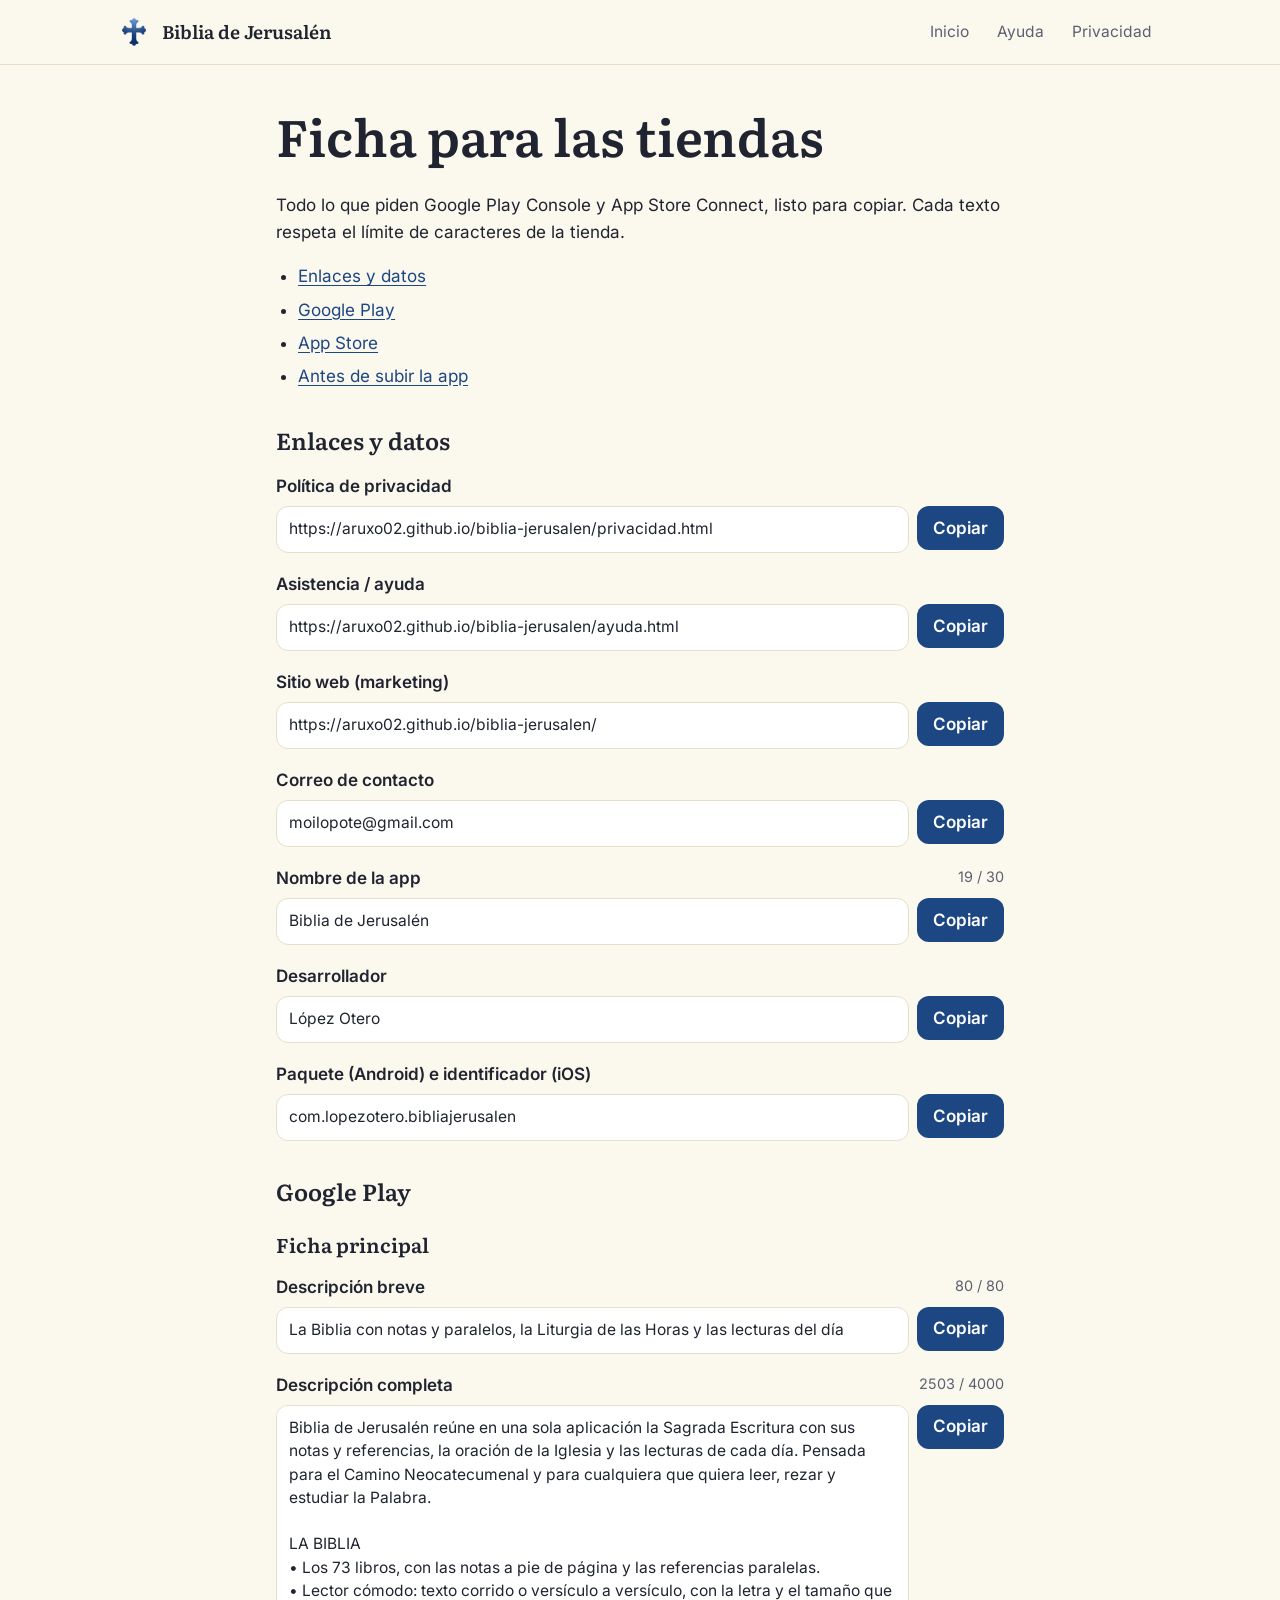
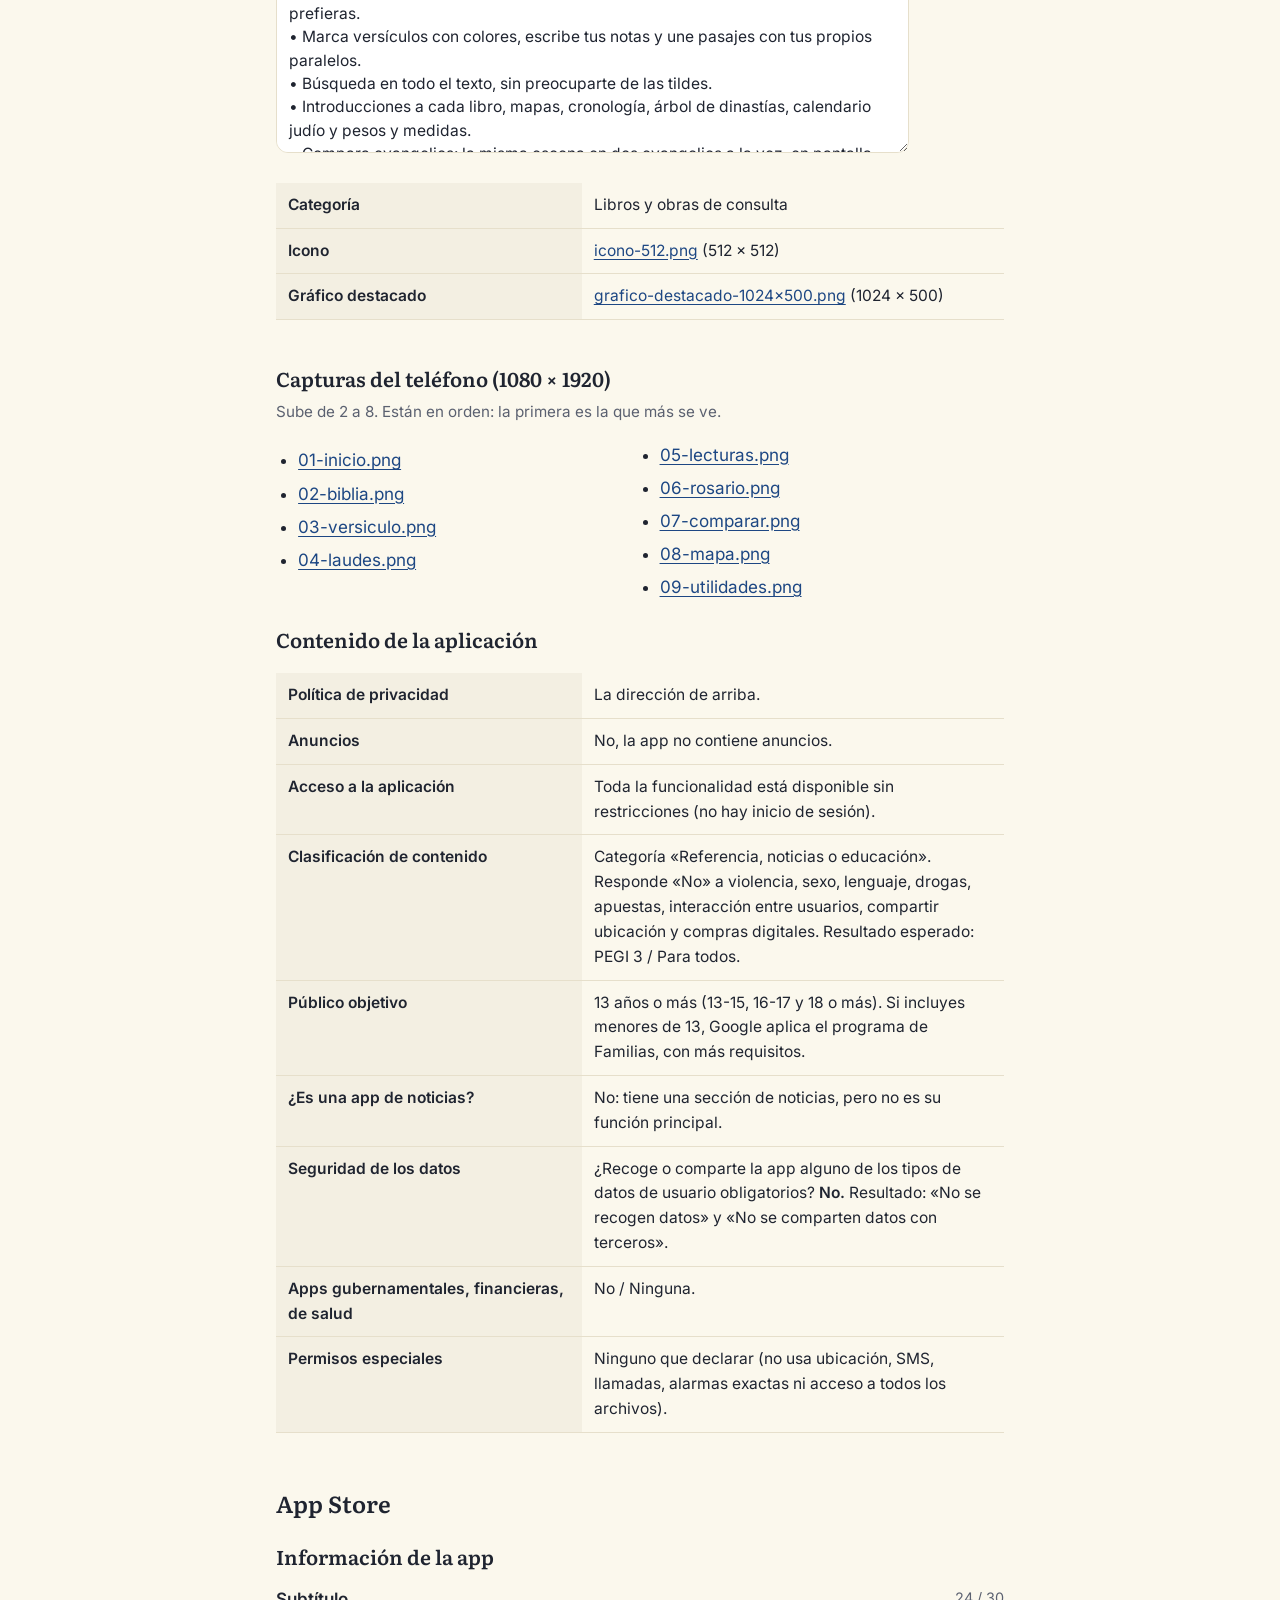
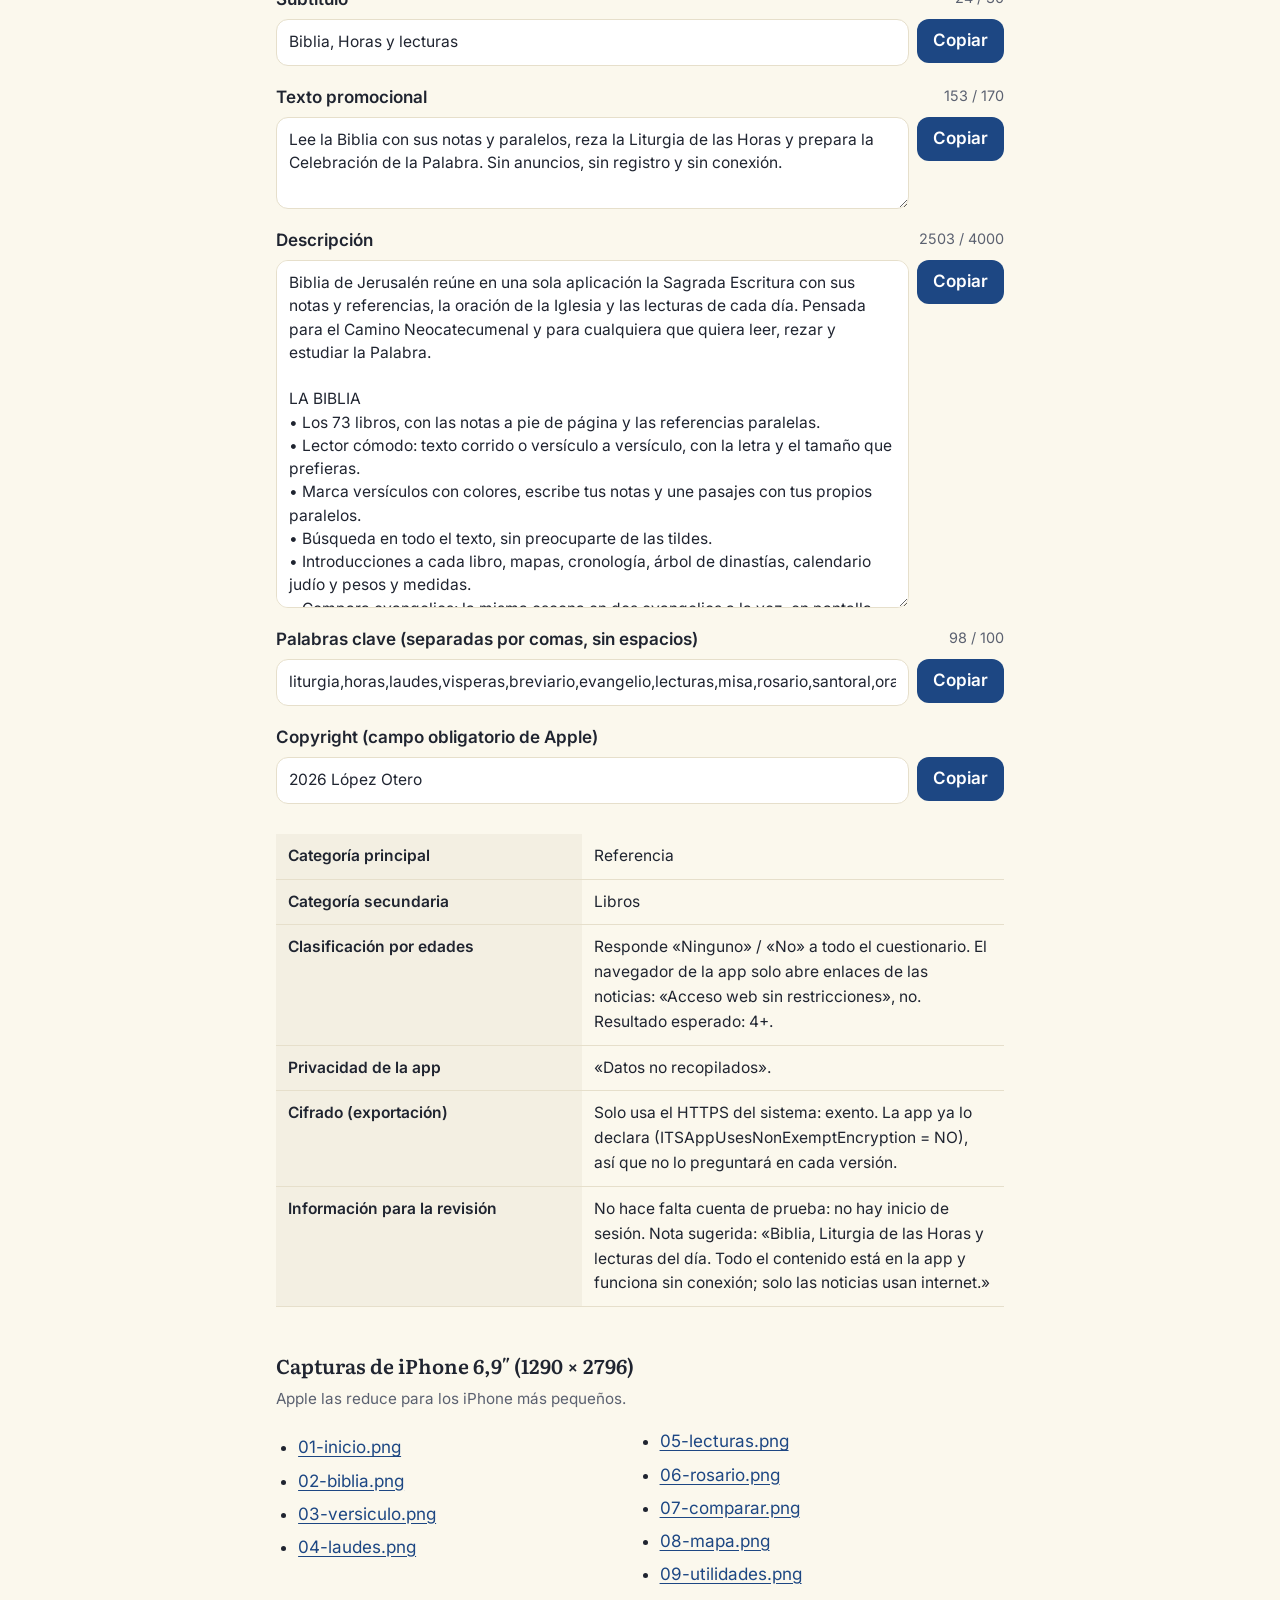
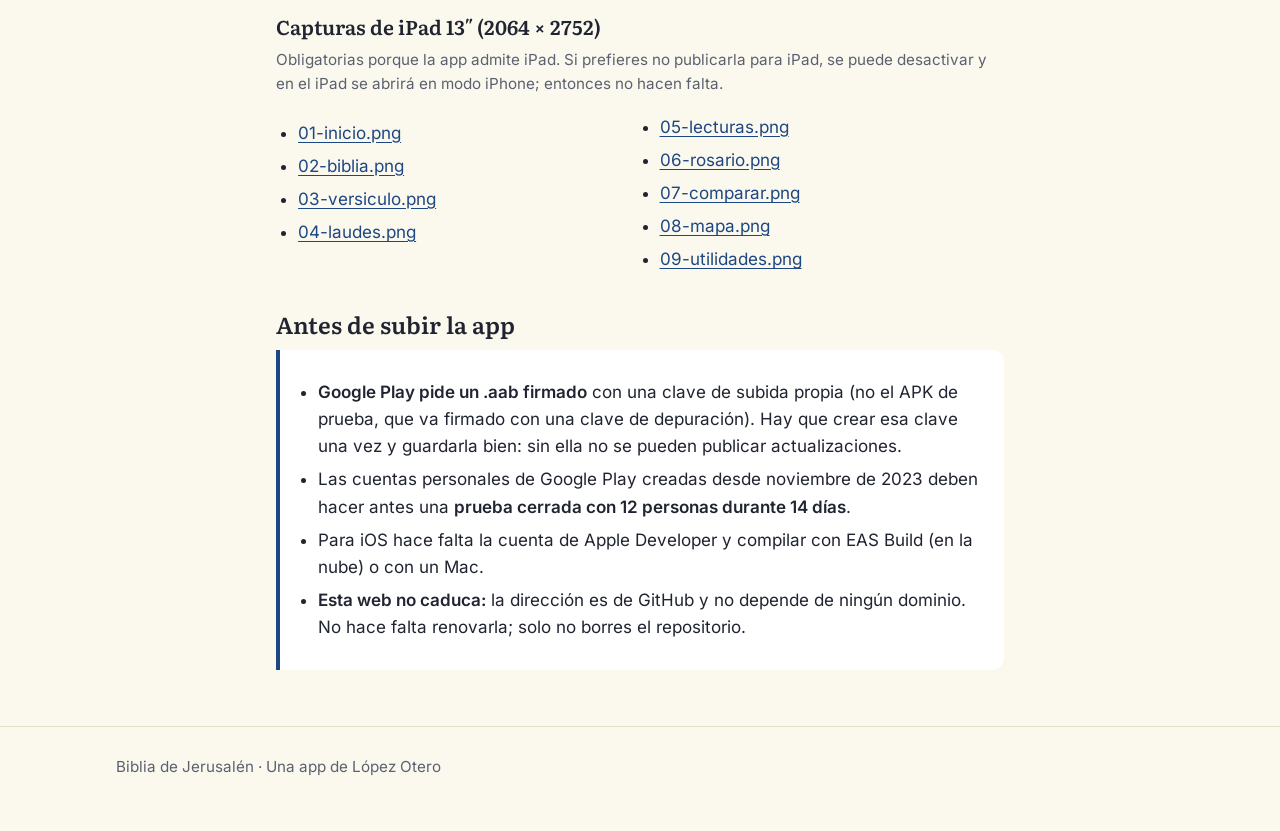
==== tienda/index.html @ ce666a55 "Web de la app: presentación, privacidad, ayuda y ficha para las tiendas Co-Authored-By: Claude Opus " ====
<!doctype html>
<html lang="es">
  <head>
    <meta charset="utf-8" />
    <meta name="viewport" content="width=device-width, initial-scale=1" />
    <title>Ficha para las tiendas — Biblia de Jerusalén</title>
    <meta name="robots" content="noindex" />
    <link rel="icon" href="../img/icono.svg" type="image/svg+xml" />
    <link rel="stylesheet" href="../css/estilo.css" />
    <style>
      .campo { margin: 18px 0; }
      .campo label { font-weight: 600; }
      .cuenta { float: right; color: var(--muted); font-size: .9rem; }
      .fila-copiar { display: flex; gap: 8px; margin-top: 6px; align-items: flex-start; }
      .fila-copiar input, .fila-copiar textarea { flex: 1; min-width: 0; font: inherit; font-size: .97rem; color: var(--text);
        background: var(--surface); border: 1px solid var(--border); border-radius: 12px; padding: 10px 12px; }
      .fila-copiar textarea { resize: vertical; line-height: 1.5; }
      .copiar { min-height: 44px; padding: 0 16px; border-radius: 12px; border: 0; background: var(--accent);
        color: var(--on-accent); font: inherit; font-weight: 600; cursor: pointer; flex: 0 0 auto; }
      .descargas { columns: 2 220px; padding-left: 1.2em; }
      .nota { color: var(--muted); font-size: .95rem; }
      .tabla th[scope=row] { width: 42%; font-weight: 600; background: var(--surface-alt); }
      .aviso { border-left: 4px solid var(--accent); background: var(--surface); padding: 12px 16px; border-radius: 0 12px 12px 0; }
      #copiado { position: fixed; left: 50%; bottom: 20px; transform: translateX(-50%); background: var(--text); color: var(--bg);
        padding: 10px 18px; border-radius: 999px; opacity: 0; transition: opacity .2s; pointer-events: none; }
      #copiado.visible { opacity: 1; }
    </style>
  </head>
  <body>
    <a class="saltar" href="#contenido">Saltar al contenido</a>
    <header class="cabecera">
      <div class="contenedor">
        <a class="marca" href="../"><img src="../img/icono-192.png" alt="" width="36" height="36" />Biblia de Jerusalén</a>
        <nav class="menu" aria-label="Principal">
          <a href="../">Inicio</a><a href="../ayuda.html">Ayuda</a><a href="../privacidad.html">Privacidad</a>
        </nav>
      </div>
    </header>
    <main id="contenido" class="pagina">
      <div class="contenedor texto">
        <h1>Ficha para las tiendas</h1>
        <p>Todo lo que piden Google Play Console y App Store Connect, listo para copiar. Cada texto respeta el límite de caracteres de la tienda.</p>
        <nav aria-label="En esta página"><ul>
          <li><a href="#enlaces">Enlaces y datos</a></li>
          <li><a href="#google">Google Play</a></li>
          <li><a href="#apple">App Store</a></li>
          <li><a href="#antes">Antes de subir la app</a></li>
        </ul></nav>

        <h2 id="enlaces">Enlaces y datos</h2>
        <div class="campo">
  <label for="url-privacidad">Política de privacidad</label>
  <div class="fila-copiar"><input id="url-privacidad" type="text" readonly value="https://aruxo02.github.io/biblia-jerusalen/privacidad.html"><button type="button" class="copiar" data-para="url-privacidad">Copiar</button></div>
</div>
        <div class="campo">
  <label for="url-ayuda">Asistencia / ayuda</label>
  <div class="fila-copiar"><input id="url-ayuda" type="text" readonly value="https://aruxo02.github.io/biblia-jerusalen/ayuda.html"><button type="button" class="copiar" data-para="url-ayuda">Copiar</button></div>
</div>
        <div class="campo">
  <label for="url-web">Sitio web (marketing)</label>
  <div class="fila-copiar"><input id="url-web" type="text" readonly value="https://aruxo02.github.io/biblia-jerusalen/"><button type="button" class="copiar" data-para="url-web">Copiar</button></div>
</div>
        <div class="campo">
  <label for="correo">Correo de contacto</label>
  <div class="fila-copiar"><input id="correo" type="text" readonly value="moilopote@gmail.com"><button type="button" class="copiar" data-para="correo">Copiar</button></div>
</div>
        <div class="campo">
  <label for="nombre">Nombre de la app</label><span class="cuenta">19 / 30</span>
  <div class="fila-copiar"><input id="nombre" type="text" readonly value="Biblia de Jerusalén"><button type="button" class="copiar" data-para="nombre">Copiar</button></div>
</div>
        <div class="campo">
  <label for="desarrollador">Desarrollador</label>
  <div class="fila-copiar"><input id="desarrollador" type="text" readonly value="López Otero"><button type="button" class="copiar" data-para="desarrollador">Copiar</button></div>
</div>
        <div class="campo">
  <label for="paquete">Paquete (Android) e identificador (iOS)</label>
  <div class="fila-copiar"><input id="paquete" type="text" readonly value="com.lopezotero.bibliajerusalen"><button type="button" class="copiar" data-para="paquete">Copiar</button></div>
</div>

        <h2 id="google">Google Play</h2>
        <h3>Ficha principal</h3>
        <div class="campo">
  <label for="gp-corta">Descripción breve</label><span class="cuenta">80 / 80</span>
  <div class="fila-copiar"><input id="gp-corta" type="text" readonly value="La Biblia con notas y paralelos, la Liturgia de las Horas y las lecturas del día"><button type="button" class="copiar" data-para="gp-corta">Copiar</button></div>
</div>
        <div class="campo">
  <label for="gp-larga">Descripción completa</label><span class="cuenta">2503 / 4000</span>
  <div class="fila-copiar"><textarea id="gp-larga" readonly rows="14">Biblia de Jerusalén reúne en una sola aplicación la Sagrada Escritura con sus notas y referencias, la oración de la Iglesia y las lecturas de cada día. Pensada para el Camino Neocatecumenal y para cualquiera que quiera leer, rezar y estudiar la Palabra.

LA BIBLIA
• Los 73 libros, con las notas a pie de página y las referencias paralelas.
• Lector cómodo: texto corrido o versículo a versículo, con la letra y el tamaño que prefieras.
• Marca versículos con colores, escribe tus notas y une pasajes con tus propios paralelos.
• Búsqueda en todo el texto, sin preocuparte de las tildes.
• Introducciones a cada libro, mapas, cronología, árbol de dinastías, calendario judío y pesos y medidas.
• Compara evangelios: la misma escena en dos evangelios a la vez, en pantalla dividida.
• Sinopsis de los evangelios, personajes de la Biblia y Vocabulario de Teología Bíblica.

LITURGIA
• Liturgia de las Horas completa: Oficio de lectura, Laudes, Hora intermedia, Vísperas y Completas, según el calendario de tu país.
• Lecturas de la Misa de cada día, con el salmo y el Evangelio.
• OLE: Oficio, Laudes y Evangelio en un solo rezo.
• Calendario litúrgico, año litúrgico y santoral del día.
• ¿Cuándo se lee en Misa? Escribe una cita y mira los próximos días en que se proclama.

CAMINO NEOCATECUMENAL
• Prepara tema: preparación de la Celebración de la Palabra, con el reparto de lecturas y aviso el día antes.
• Escrutar la Palabra, con tu registro.
• Diario espiritual con tus resonancias.

ORACIÓN
• Santo Rosario guiado, con los misterios del día.
• Devocionario por categorías, Vía Crucis, novenas, Ángelus / Regina Coeli y examen de conciencia.
• Oración por los difuntos, con aviso en su aniversario.
• Recuerda el santo: apunta nombres y la app te avisa el día de su santo.
• Lectio divina con el Evangelio del día.

Y ADEMÁS
• Escucha la Biblia y la liturgia en voz alta.
• Widget con el versículo del día (Android).
• Evangelio y lectura al azar, planes de lectura y el juego «¿Quién es quién?».
• Noticias del Vaticano.
• Pantalla de inicio a tu gusto y siete estilos de color, con modo oscuro.

PARA TODOS
• Pensada para TalkBack y VoiceOver: con el lector de pantalla, la Biblia se lee versículo a versículo, con acciones para marcar, ver notas y paralelos o escuchar.
• Alto contraste, letra grande y opción de quitar las animaciones.

TUYA
• Sin anuncios, sin registro y sin recoger ningún dato. Todo se guarda en tu móvil.
• Funciona sin conexión; internet solo hace falta para las noticias.</textarea><button type="button" class="copiar" data-para="gp-larga">Copiar</button></div>
</div>
        <div class="envoltura-tabla" tabindex="0" role="region" aria-label="Google Play: categoría e imágenes"><table class="tabla"><tbody><tr><th scope="row">Categoría</th><td>Libros y obras de consulta</td></tr><tr><th scope="row">Icono</th><td><a href="google-play/icono-512.png" download>icono-512.png</a> (512 × 512)</td></tr><tr><th scope="row">Gráfico destacado</th><td><a href="google-play/grafico-destacado-1024x500.png" download>grafico-destacado-1024x500.png</a> (1024 × 500)</td></tr></tbody></table></div>
        <h3>Capturas del teléfono (1080 × 1920)</h3><p class="nota">Sube de 2 a 8. Están en orden: la primera es la que más se ve.</p><ul class="descargas"><li><a href="google-play/capturas/01-inicio.png" download>01-inicio.png</a></li><li><a href="google-play/capturas/02-biblia.png" download>02-biblia.png</a></li><li><a href="google-play/capturas/03-versiculo.png" download>03-versiculo.png</a></li><li><a href="google-play/capturas/04-laudes.png" download>04-laudes.png</a></li><li><a href="google-play/capturas/05-lecturas.png" download>05-lecturas.png</a></li><li><a href="google-play/capturas/06-rosario.png" download>06-rosario.png</a></li><li><a href="google-play/capturas/07-comparar.png" download>07-comparar.png</a></li><li><a href="google-play/capturas/08-mapa.png" download>08-mapa.png</a></li><li><a href="google-play/capturas/09-utilidades.png" download>09-utilidades.png</a></li></ul>

        <h3>Contenido de la aplicación</h3>
        <div class="envoltura-tabla" tabindex="0" role="region" aria-label="Google Play: contenido de la aplicación"><table class="tabla"><tbody><tr><th scope="row">Política de privacidad</th><td>La dirección de arriba.</td></tr><tr><th scope="row">Anuncios</th><td>No, la app no contiene anuncios.</td></tr><tr><th scope="row">Acceso a la aplicación</th><td>Toda la funcionalidad está disponible sin restricciones (no hay inicio de sesión).</td></tr><tr><th scope="row">Clasificación de contenido</th><td>Categoría «Referencia, noticias o educación». Responde «No» a violencia, sexo, lenguaje, drogas, apuestas, interacción entre usuarios, compartir ubicación y compras digitales. Resultado esperado: PEGI 3 / Para todos.</td></tr><tr><th scope="row">Público objetivo</th><td>13 años o más (13-15, 16-17 y 18 o más). Si incluyes menores de 13, Google aplica el programa de Familias, con más requisitos.</td></tr><tr><th scope="row">¿Es una app de noticias?</th><td>No: tiene una sección de noticias, pero no es su función principal.</td></tr><tr><th scope="row">Seguridad de los datos</th><td>¿Recoge o comparte la app alguno de los tipos de datos de usuario obligatorios? <strong>No.</strong> Resultado: «No se recogen datos» y «No se comparten datos con terceros».</td></tr><tr><th scope="row">Apps gubernamentales, financieras, de salud</th><td>No / Ninguna.</td></tr><tr><th scope="row">Permisos especiales</th><td>Ninguno que declarar (no usa ubicación, SMS, llamadas, alarmas exactas ni acceso a todos los archivos).</td></tr></tbody></table></div>

        <h2 id="apple">App Store</h2>
        <h3>Información de la app</h3>
        <div class="campo">
  <label for="as-subtitulo">Subtítulo</label><span class="cuenta">24 / 30</span>
  <div class="fila-copiar"><input id="as-subtitulo" type="text" readonly value="Biblia, Horas y lecturas"><button type="button" class="copiar" data-para="as-subtitulo">Copiar</button></div>
</div>
        <div class="campo">
  <label for="as-promo">Texto promocional</label><span class="cuenta">153 / 170</span>
  <div class="fila-copiar"><textarea id="as-promo" readonly rows="3">Lee la Biblia con sus notas y paralelos, reza la Liturgia de las Horas y prepara la Celebración de la Palabra. Sin anuncios, sin registro y sin conexión.</textarea><button type="button" class="copiar" data-para="as-promo">Copiar</button></div>
</div>
        <div class="campo">
  <label for="as-desc">Descripción</label><span class="cuenta">2503 / 4000</span>
  <div class="fila-copiar"><textarea id="as-desc" readonly rows="14">Biblia de Jerusalén reúne en una sola aplicación la Sagrada Escritura con sus notas y referencias, la oración de la Iglesia y las lecturas de cada día. Pensada para el Camino Neocatecumenal y para cualquiera que quiera leer, rezar y estudiar la Palabra.

LA BIBLIA
• Los 73 libros, con las notas a pie de página y las referencias paralelas.
• Lector cómodo: texto corrido o versículo a versículo, con la letra y el tamaño que prefieras.
• Marca versículos con colores, escribe tus notas y une pasajes con tus propios paralelos.
• Búsqueda en todo el texto, sin preocuparte de las tildes.
• Introducciones a cada libro, mapas, cronología, árbol de dinastías, calendario judío y pesos y medidas.
• Compara evangelios: la misma escena en dos evangelios a la vez, en pantalla dividida.
• Sinopsis de los evangelios, personajes de la Biblia y Vocabulario de Teología Bíblica.

LITURGIA
• Liturgia de las Horas completa: Oficio de lectura, Laudes, Hora intermedia, Vísperas y Completas, según el calendario de tu país.
• Lecturas de la Misa de cada día, con el salmo y el Evangelio.
• OLE: Oficio, Laudes y Evangelio en un solo rezo.
• Calendario litúrgico, año litúrgico y santoral del día.
• ¿Cuándo se lee en Misa? Escribe una cita y mira los próximos días en que se proclama.

CAMINO NEOCATECUMENAL
• Prepara tema: preparación de la Celebración de la Palabra, con el reparto de lecturas y aviso el día antes.
• Escrutar la Palabra, con tu registro.
• Diario espiritual con tus resonancias.

ORACIÓN
• Santo Rosario guiado, con los misterios del día.
• Devocionario por categorías, Vía Crucis, novenas, Ángelus / Regina Coeli y examen de conciencia.
• Oración por los difuntos, con aviso en su aniversario.
• Recuerda el santo: apunta nombres y la app te avisa el día de su santo.
• Lectio divina con el Evangelio del día.

Y ADEMÁS
• Escucha la Biblia y la liturgia en voz alta.
• Widget con el versículo del día (Android).
• Evangelio y lectura al azar, planes de lectura y el juego «¿Quién es quién?».
• Noticias del Vaticano.
• Pantalla de inicio a tu gusto y siete estilos de color, con modo oscuro.

PARA TODOS
• Pensada para TalkBack y VoiceOver: con el lector de pantalla, la Biblia se lee versículo a versículo, con acciones para marcar, ver notas y paralelos o escuchar.
• Alto contraste, letra grande y opción de quitar las animaciones.

TUYA
• Sin anuncios, sin registro y sin recoger ningún dato. Todo se guarda en tu móvil.
• Funciona sin conexión; internet solo hace falta para las noticias.</textarea><button type="button" class="copiar" data-para="as-desc">Copiar</button></div>
</div>
        <div class="campo">
  <label for="as-claves">Palabras clave (separadas por comas, sin espacios)</label><span class="cuenta">98 / 100</span>
  <div class="fila-copiar"><input id="as-claves" type="text" readonly value="liturgia,horas,laudes,visperas,breviario,evangelio,lecturas,misa,rosario,santoral,oracion,catolica"><button type="button" class="copiar" data-para="as-claves">Copiar</button></div>
</div>
        <div class="campo">
  <label for="as-copyright">Copyright (campo obligatorio de Apple)</label>
  <div class="fila-copiar"><input id="as-copyright" type="text" readonly value="2026 López Otero"><button type="button" class="copiar" data-para="as-copyright">Copiar</button></div>
</div>
        <div class="envoltura-tabla" tabindex="0" role="region" aria-label="App Store: categorías y cuestionarios"><table class="tabla"><tbody><tr><th scope="row">Categoría principal</th><td>Referencia</td></tr><tr><th scope="row">Categoría secundaria</th><td>Libros</td></tr><tr><th scope="row">Clasificación por edades</th><td>Responde «Ninguno» / «No» a todo el cuestionario. El navegador de la app solo abre enlaces de las noticias: «Acceso web sin restricciones», no. Resultado esperado: 4+.</td></tr><tr><th scope="row">Privacidad de la app</th><td>«Datos no recopilados».</td></tr><tr><th scope="row">Cifrado (exportación)</th><td>Solo usa el HTTPS del sistema: exento. La app ya lo declara (ITSAppUsesNonExemptEncryption = NO), así que no lo preguntará en cada versión.</td></tr><tr><th scope="row">Información para la revisión</th><td>No hace falta cuenta de prueba: no hay inicio de sesión. Nota sugerida: «Biblia, Liturgia de las Horas y lecturas del día. Todo el contenido está en la app y funciona sin conexión; solo las noticias usan internet.»</td></tr></tbody></table></div>
        <h3>Capturas de iPhone 6,9″ (1290 × 2796)</h3><p class="nota">Apple las reduce para los iPhone más pequeños.</p><ul class="descargas"><li><a href="app-store/iphone-6.9/01-inicio.png" download>01-inicio.png</a></li><li><a href="app-store/iphone-6.9/02-biblia.png" download>02-biblia.png</a></li><li><a href="app-store/iphone-6.9/03-versiculo.png" download>03-versiculo.png</a></li><li><a href="app-store/iphone-6.9/04-laudes.png" download>04-laudes.png</a></li><li><a href="app-store/iphone-6.9/05-lecturas.png" download>05-lecturas.png</a></li><li><a href="app-store/iphone-6.9/06-rosario.png" download>06-rosario.png</a></li><li><a href="app-store/iphone-6.9/07-comparar.png" download>07-comparar.png</a></li><li><a href="app-store/iphone-6.9/08-mapa.png" download>08-mapa.png</a></li><li><a href="app-store/iphone-6.9/09-utilidades.png" download>09-utilidades.png</a></li></ul>
        <h3>Capturas de iPad 13″ (2064 × 2752)</h3><p class="nota">Obligatorias porque la app admite iPad. Si prefieres no publicarla para iPad, se puede desactivar y en el iPad se abrirá en modo iPhone; entonces no hacen falta.</p><ul class="descargas"><li><a href="app-store/ipad-13/01-inicio.png" download>01-inicio.png</a></li><li><a href="app-store/ipad-13/02-biblia.png" download>02-biblia.png</a></li><li><a href="app-store/ipad-13/03-versiculo.png" download>03-versiculo.png</a></li><li><a href="app-store/ipad-13/04-laudes.png" download>04-laudes.png</a></li><li><a href="app-store/ipad-13/05-lecturas.png" download>05-lecturas.png</a></li><li><a href="app-store/ipad-13/06-rosario.png" download>06-rosario.png</a></li><li><a href="app-store/ipad-13/07-comparar.png" download>07-comparar.png</a></li><li><a href="app-store/ipad-13/08-mapa.png" download>08-mapa.png</a></li><li><a href="app-store/ipad-13/09-utilidades.png" download>09-utilidades.png</a></li></ul>

        <h2 id="antes">Antes de subir la app</h2>
        <div class="aviso">
          <ul>
            <li><strong>Google Play pide un .aab firmado</strong> con una clave de subida propia (no el APK de prueba, que va firmado con una clave de depuración). Hay que crear esa clave una vez y guardarla bien: sin ella no se pueden publicar actualizaciones.</li>
            <li>Las cuentas personales de Google Play creadas desde noviembre de 2023 deben hacer antes una <strong>prueba cerrada con 12 personas durante 14 días</strong>.</li>
            <li>Para iOS hace falta la cuenta de Apple Developer y compilar con EAS Build (en la nube) o con un Mac.</li>
            <li><strong>Esta web no caduca:</strong> la dirección es de GitHub y no depende de ningún dominio. No hace falta renovarla; solo no borres el repositorio.</li>
          </ul>
        </div>
      </div>
    </main>
    <div id="copiado" role="status" aria-live="polite"></div>
    <footer class="pie"><div class="contenedor"><p>Biblia de Jerusalén · Una app de López Otero</p></div></footer>
    <script>
      const aviso = document.getElementById('copiado');
      let t;
      document.querySelectorAll('.copiar').forEach((b) => {
        const campo = document.getElementById(b.dataset.para);
        const etiqueta = document.querySelector('label[for="' + b.dataset.para + '"]').textContent;
        b.setAttribute('aria-label', 'Copiar: ' + etiqueta);
        b.addEventListener('click', async () => {
          try {
            await navigator.clipboard.writeText(campo.value);
          } catch (e) {
            campo.select();
            document.execCommand('copy');
          }
          aviso.textContent = 'Copiado: ' + etiqueta;
          aviso.classList.add('visible');
          clearTimeout(t);
          t = setTimeout(() => aviso.classList.remove('visible'), 1800);
        });
      });
    </script>
  </body>
</html>
---- css/estilo.css ----
/* Biblia de Jerusalén — web de presentación, privacidad y ayuda.
   Mismos colores y letras que la app (estilo Básico); modo oscuro según el sistema. */

@font-face {
  font-family: 'Literata';
  src: url('../fuentes/literata-400.woff2') format('woff2');
  font-weight: 400;
  font-style: normal;
  font-display: swap;
}
@font-face {
  font-family: 'Literata';
  src: url('../fuentes/literata-400i.woff2') format('woff2');
  font-weight: 400;
  font-style: italic;
  font-display: swap;
}
@font-face {
  font-family: 'Literata';
  src: url('../fuentes/literata-600.woff2') format('woff2');
  font-weight: 600;
  font-style: normal;
  font-display: swap;
}
@font-face {
  font-family: 'Inter';
  src: url('../fuentes/inter-400.woff2') format('woff2');
  font-weight: 400;
  font-style: normal;
  font-display: swap;
}
@font-face {
  font-family: 'Inter';
  src: url('../fuentes/inter-600.woff2') format('woff2');
  font-weight: 600;
  font-style: normal;
  font-display: swap;
}

:root {
  --bg: #fbf8ed;
  --surface: #ffffff;
  --surface-alt: #f3efe2;
  --text: #1f2430;
  --muted: #5b6170;
  --border: #e6dfcb;
  --accent: #1d4783;
  --accent-soft: #e4ebf6;
  --on-accent: #ffffff;
  --green: #2e6b3f;
  --shadow: 0 10px 30px rgba(12, 44, 98, 0.08);
  --radius: 18px;
  --serif: 'Literata', Georgia, 'Times New Roman', serif;
  --sans: 'Inter', system-ui, -apple-system, 'Segoe UI', Roboto, sans-serif;
  color-scheme: light;
}
@media (prefers-color-scheme: dark) {
  :root {
    --bg: #0f1520;
    --surface: #18202e;
    --surface-alt: #1f2938;
    --text: #e9ecf2;
    --muted: #a7afbf;
    --border: #2c3647;
    --accent: #9db8e6;
    --accent-soft: #1f2d45;
    --on-accent: #0c1830;
    --green: #8fc79d;
    --shadow: 0 10px 30px rgba(0, 0, 0, 0.35);
    color-scheme: dark;
  }
}

*,
*::before,
*::after {
  box-sizing: border-box;
}
html {
  -webkit-text-size-adjust: 100%;
  text-size-adjust: 100%;
}
body {
  margin: 0;
  background: var(--bg);
  color: var(--text);
  font-family: var(--sans);
  font-size: 1.0625rem;
  line-height: 1.6;
}
img {
  max-width: 100%;
  height: auto;
  display: block;
}
a {
  color: var(--accent);
  text-underline-offset: 0.18em;
}
a:hover {
  text-decoration-thickness: 2px;
}
:focus-visible {
  outline: 3px solid var(--accent);
  outline-offset: 3px;
  border-radius: 6px;
}
h1,
h2,
h3 {
  font-family: var(--serif);
  font-weight: 600;
  line-height: 1.2;
  margin: 0 0 0.5em;
}
h1 {
  font-size: clamp(2.1rem, 6vw, 3.2rem);
}
h2 {
  font-size: clamp(1.55rem, 4vw, 2.1rem);
}
h3 {
  font-size: 1.25rem;
}
p {
  margin: 0 0 1em;
}

.saltar {
  position: absolute;
  left: 16px;
  top: -60px;
  background: var(--accent);
  color: var(--on-accent);
  padding: 10px 16px;
  border-radius: 10px;
  z-index: 10;
}
.saltar:focus {
  top: 12px;
}

.contenedor {
  width: 100%;
  max-width: 1080px;
  margin: 0 auto;
  padding: 0 16px;
}
.texto {
  max-width: 760px;
}

/* cabecera */
.cabecera {
  border-bottom: 1px solid var(--border);
  background: var(--bg);
}
.cabecera .contenedor {
  display: flex;
  align-items: center;
  justify-content: space-between;
  gap: 12px;
  min-height: 64px;
  flex-wrap: wrap;
}
.marca {
  display: flex;
  align-items: center;
  gap: 10px;
  color: var(--text);
  text-decoration: none;
  font-family: var(--serif);
  font-weight: 600;
  font-size: 1.15rem;
}
.marca img {
  width: 36px;
  height: 36px;
  border-radius: 9px;
}
.menu {
  display: flex;
  gap: 4px;
  flex-wrap: wrap;
}
.menu a {
  color: var(--muted);
  text-decoration: none;
  padding: 10px 12px;
  border-radius: 10px;
  font-size: 0.97rem;
}
.menu a:hover,
.menu a[aria-current='page'] {
  color: var(--accent);
  background: var(--accent-soft);
}

/* portada */
.portada {
  padding: 48px 0 32px;
}
.portada .contenedor {
  display: grid;
  grid-template-columns: 1.15fr 0.85fr;
  gap: 40px;
  align-items: center;
}
.portada .icono {
  width: 88px;
  height: 88px;
  border-radius: 22px;
  box-shadow: var(--shadow);
  margin-bottom: 20px;
}
.entradilla {
  font-family: var(--serif);
  font-size: clamp(1.15rem, 2.6vw, 1.4rem);
  color: var(--muted);
  max-width: 34em;
}
.sellos {
  display: flex;
  flex-wrap: wrap;
  gap: 8px;
  padding: 0;
  margin: 20px 0 24px;
  list-style: none;
}
.sellos li {
  background: var(--accent-soft);
  color: var(--accent);
  border-radius: 999px;
  padding: 6px 14px;
  font-size: 0.92rem;
  font-weight: 600;
}
.tiendas {
  display: flex;
  flex-wrap: wrap;
  gap: 12px;
}
.boton {
  display: inline-flex;
  align-items: center;
  gap: 10px;
  min-height: 52px;
  padding: 10px 20px;
  border-radius: 14px;
  background: var(--accent);
  color: var(--on-accent);
  text-decoration: none;
  font-weight: 600;
}
.boton small {
  display: block;
  font-weight: 400;
  font-size: 0.78rem;
  opacity: 0.85;
}
.boton.pronto {
  background: var(--surface-alt);
  color: var(--text);
  border: 1px dashed var(--muted);
}
.boton.pronto small {
  opacity: 1;
  color: var(--muted);
}
.movil {
  justify-self: center;
  width: min(300px, 80vw);
  border-radius: 34px;
  border: 8px solid #10151f;
  box-shadow: var(--shadow);
  overflow: hidden;
  background: #10151f;
}

/* secciones */
.seccion {
  padding: 40px 0;
}
.seccion.alterna {
  background: var(--surface-alt);
}
.rejilla {
  display: grid;
  grid-template-columns: repeat(auto-fit, minmax(240px, 1fr));
  gap: 16px;
  margin-top: 24px;
}
.tarjeta {
  background: var(--surface);
  border: 1px solid var(--border);
  border-radius: var(--radius);
  padding: 22px;
  box-shadow: var(--shadow);
}
.tarjeta h3 {
  display: flex;
  align-items: center;
  gap: 10px;
}
.tarjeta h3 span {
  display: inline-grid;
  place-items: center;
  width: 36px;
  height: 36px;
  border-radius: 11px;
  background: var(--accent-soft);
  color: var(--accent);
  font-family: var(--sans);
  font-size: 1.05rem;
}
.tarjeta ul {
  margin: 0;
  padding-left: 1.1em;
}
.tarjeta li {
  margin: 0.3em 0;
}

/* galería */
.galeria {
  display: flex;
  gap: 16px;
  overflow-x: auto;
  scroll-snap-type: x mandatory;
  padding: 8px 2px 18px;
  margin: 20px 0 0;
  list-style: none;
}
.galeria li {
  flex: 0 0 auto;
  width: min(240px, 66vw);
  scroll-snap-align: start;
}
.galeria img {
  border-radius: 20px;
  border: 1px solid var(--border);
  box-shadow: var(--shadow);
}
.galeria figcaption {
  font-size: 0.92rem;
  color: var(--muted);
  margin-top: 8px;
  text-align: center;
}

.destacado {
  display: grid;
  grid-template-columns: repeat(auto-fit, minmax(260px, 1fr));
  gap: 24px;
  align-items: start;
}

/* páginas de texto (privacidad, ayuda) */
.pagina {
  padding: 40px 0 56px;
}
.pagina h2 {
  margin-top: 1.6em;
  font-size: 1.45rem;
}
.pagina h3 {
  margin-top: 1.3em;
}
.pagina ul,
.pagina ol {
  padding-left: 1.3em;
}
.pagina li {
  margin: 0.35em 0;
}
.fecha {
  color: var(--muted);
  font-size: 0.95rem;
}
.resumen {
  background: var(--accent-soft);
  border-radius: var(--radius);
  padding: 18px 22px;
  margin: 20px 0;
}
.resumen ul {
  margin: 0;
}
.tabla {
  width: 100%;
  border-collapse: collapse;
  margin: 12px 0 20px;
  font-size: 0.97rem;
}
.tabla th,
.tabla td {
  text-align: left;
  vertical-align: top;
  padding: 10px 12px;
  border-bottom: 1px solid var(--border);
}
.tabla th {
  font-weight: 600;
  background: var(--surface-alt);
}
.envoltura-tabla {
  overflow-x: auto;
}
details {
  background: var(--surface);
  border: 1px solid var(--border);
  border-radius: 14px;
  padding: 4px 18px;
  margin: 10px 0;
}
summary {
  cursor: pointer;
  font-weight: 600;
  padding: 12px 0;
  min-height: 44px;
}
details[open] summary {
  border-bottom: 1px solid var(--border);
  margin-bottom: 10px;
}
.ruta {
  font-weight: 600;
  white-space: nowrap;
}

/* pie */
.pie {
  border-top: 1px solid var(--border);
  padding: 28px 0 36px;
  color: var(--muted);
  font-size: 0.95rem;
}
.pie .contenedor {
  display: flex;
  flex-wrap: wrap;
  gap: 8px 24px;
  justify-content: space-between;
}
.pie nav {
  display: flex;
  flex-wrap: wrap;
  gap: 8px 18px;
}

@media (max-width: 760px) {
  .portada {
    padding-top: 28px;
  }
  .portada .contenedor {
    grid-template-columns: 1fr;
    gap: 28px;
  }
  .movil {
    width: min(260px, 72vw);
  }
}
@media (prefers-reduced-motion: no-preference) {
  html {
    scroll-behavior: smooth;
  }
}
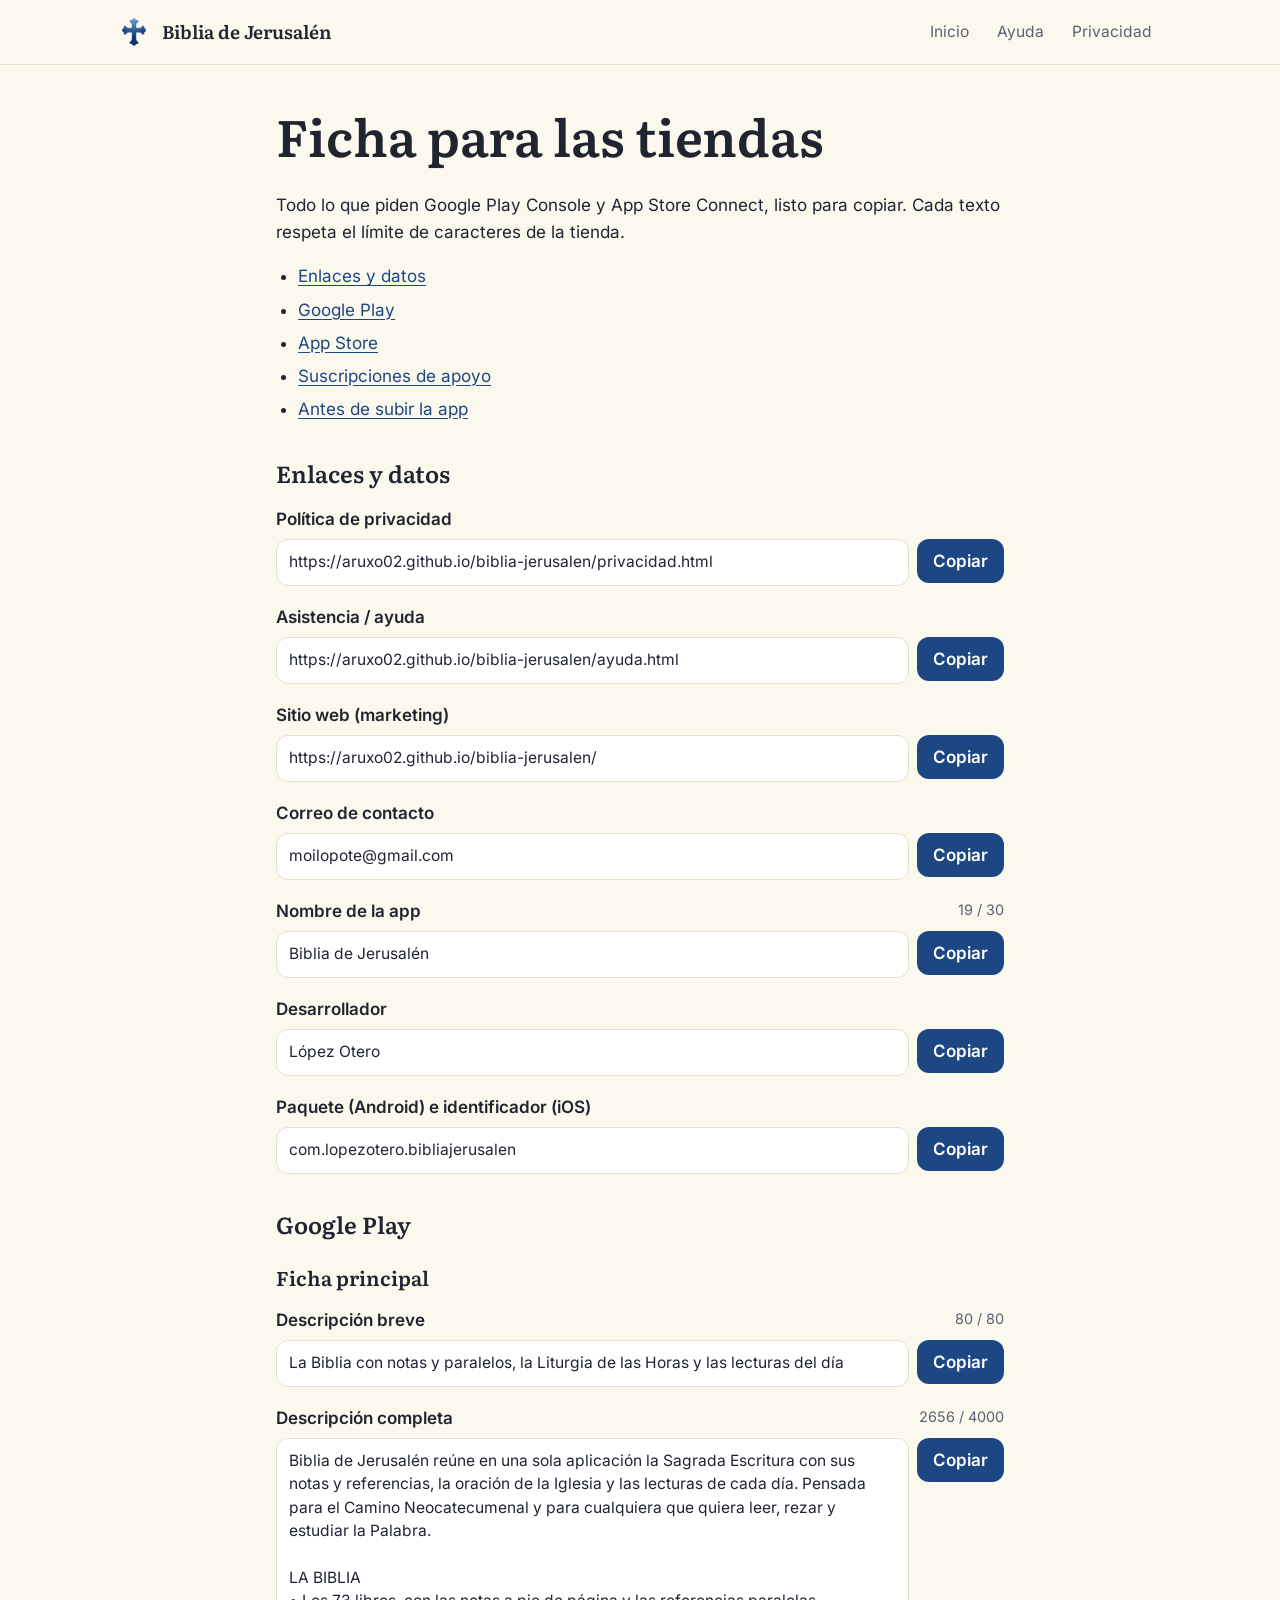
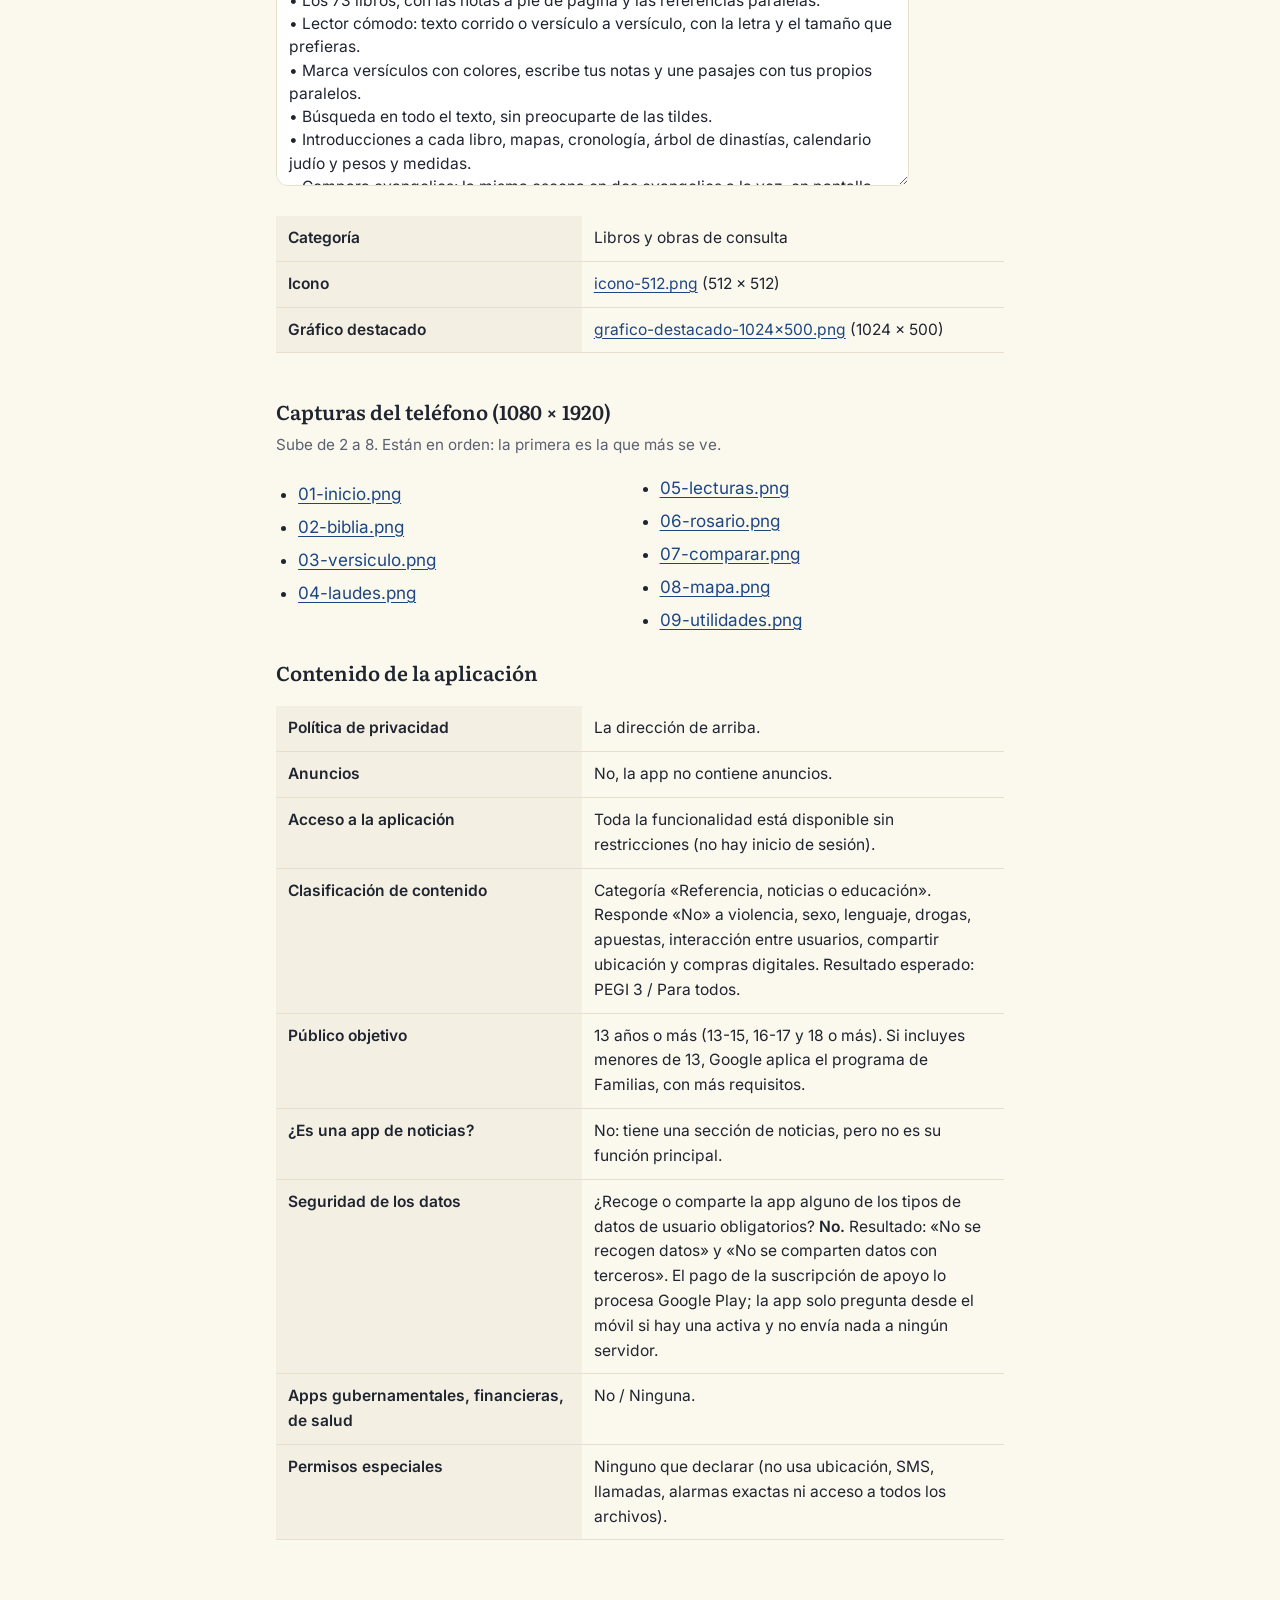
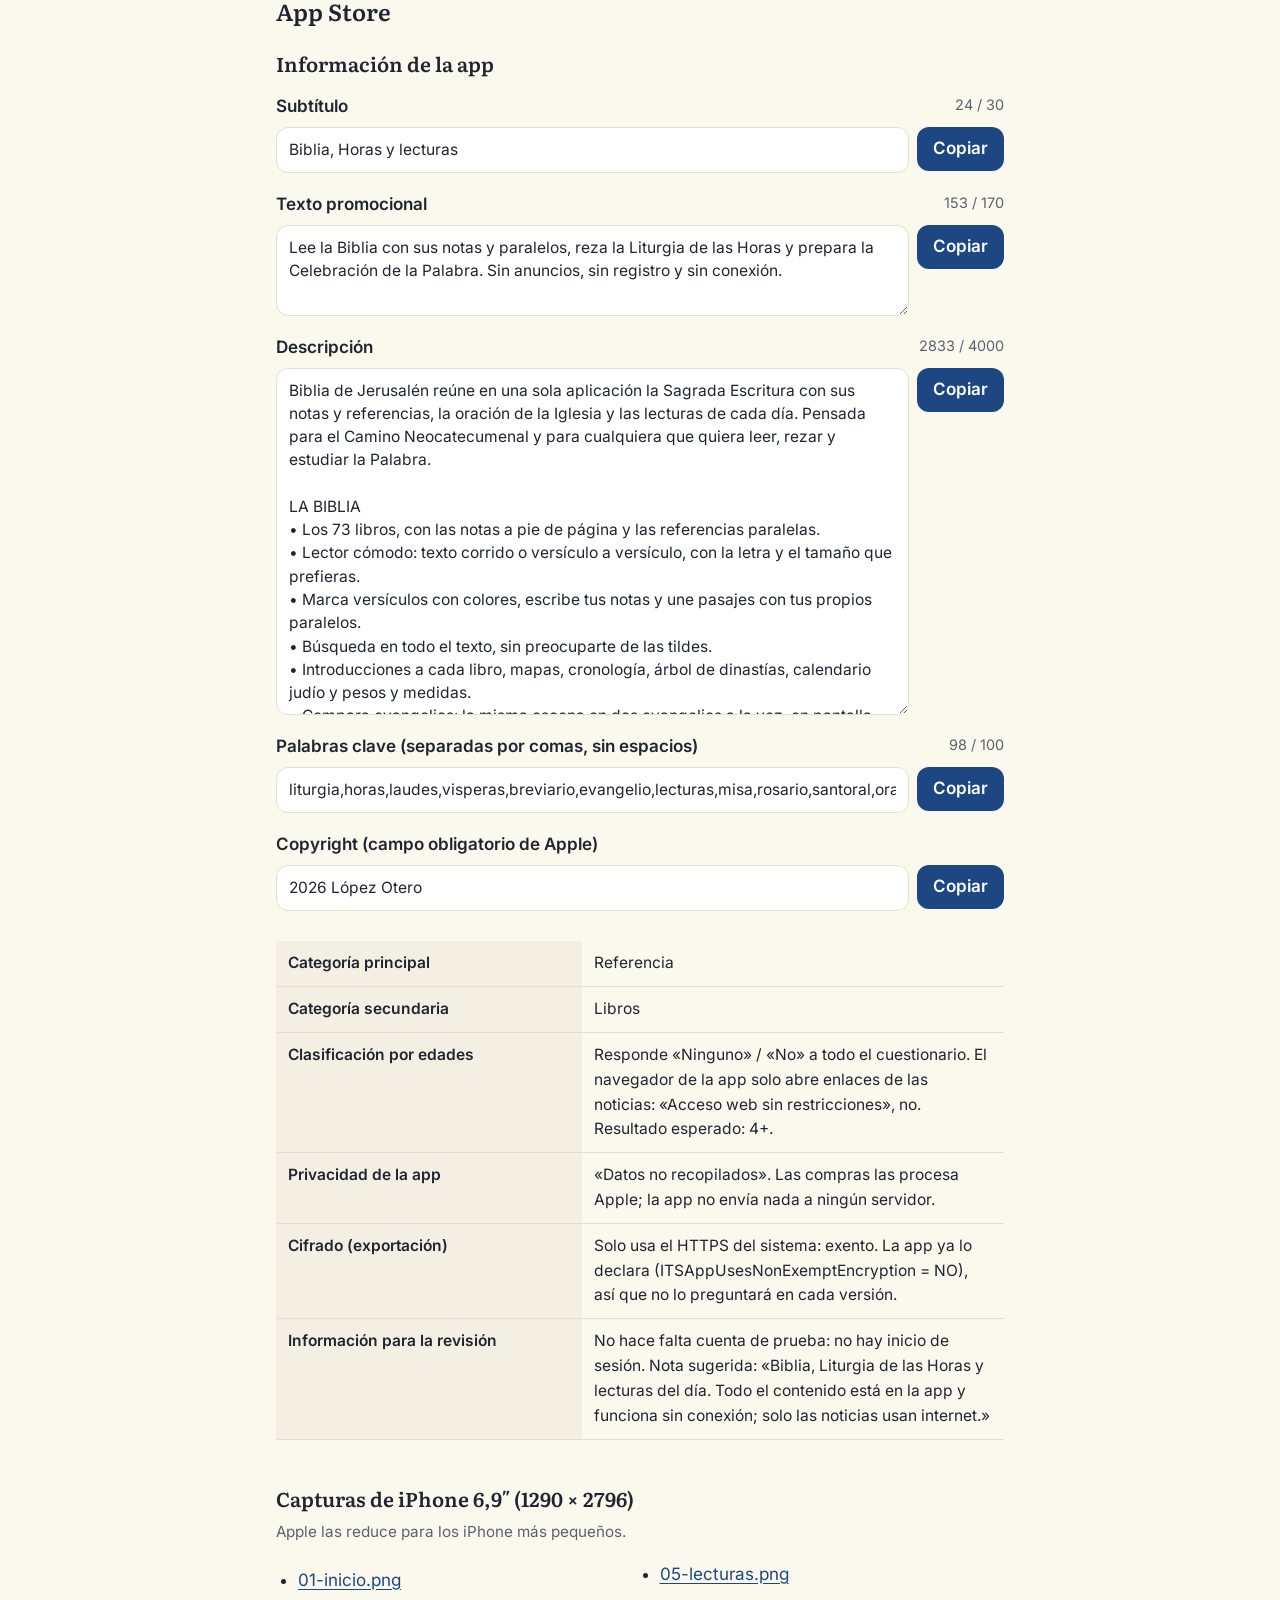
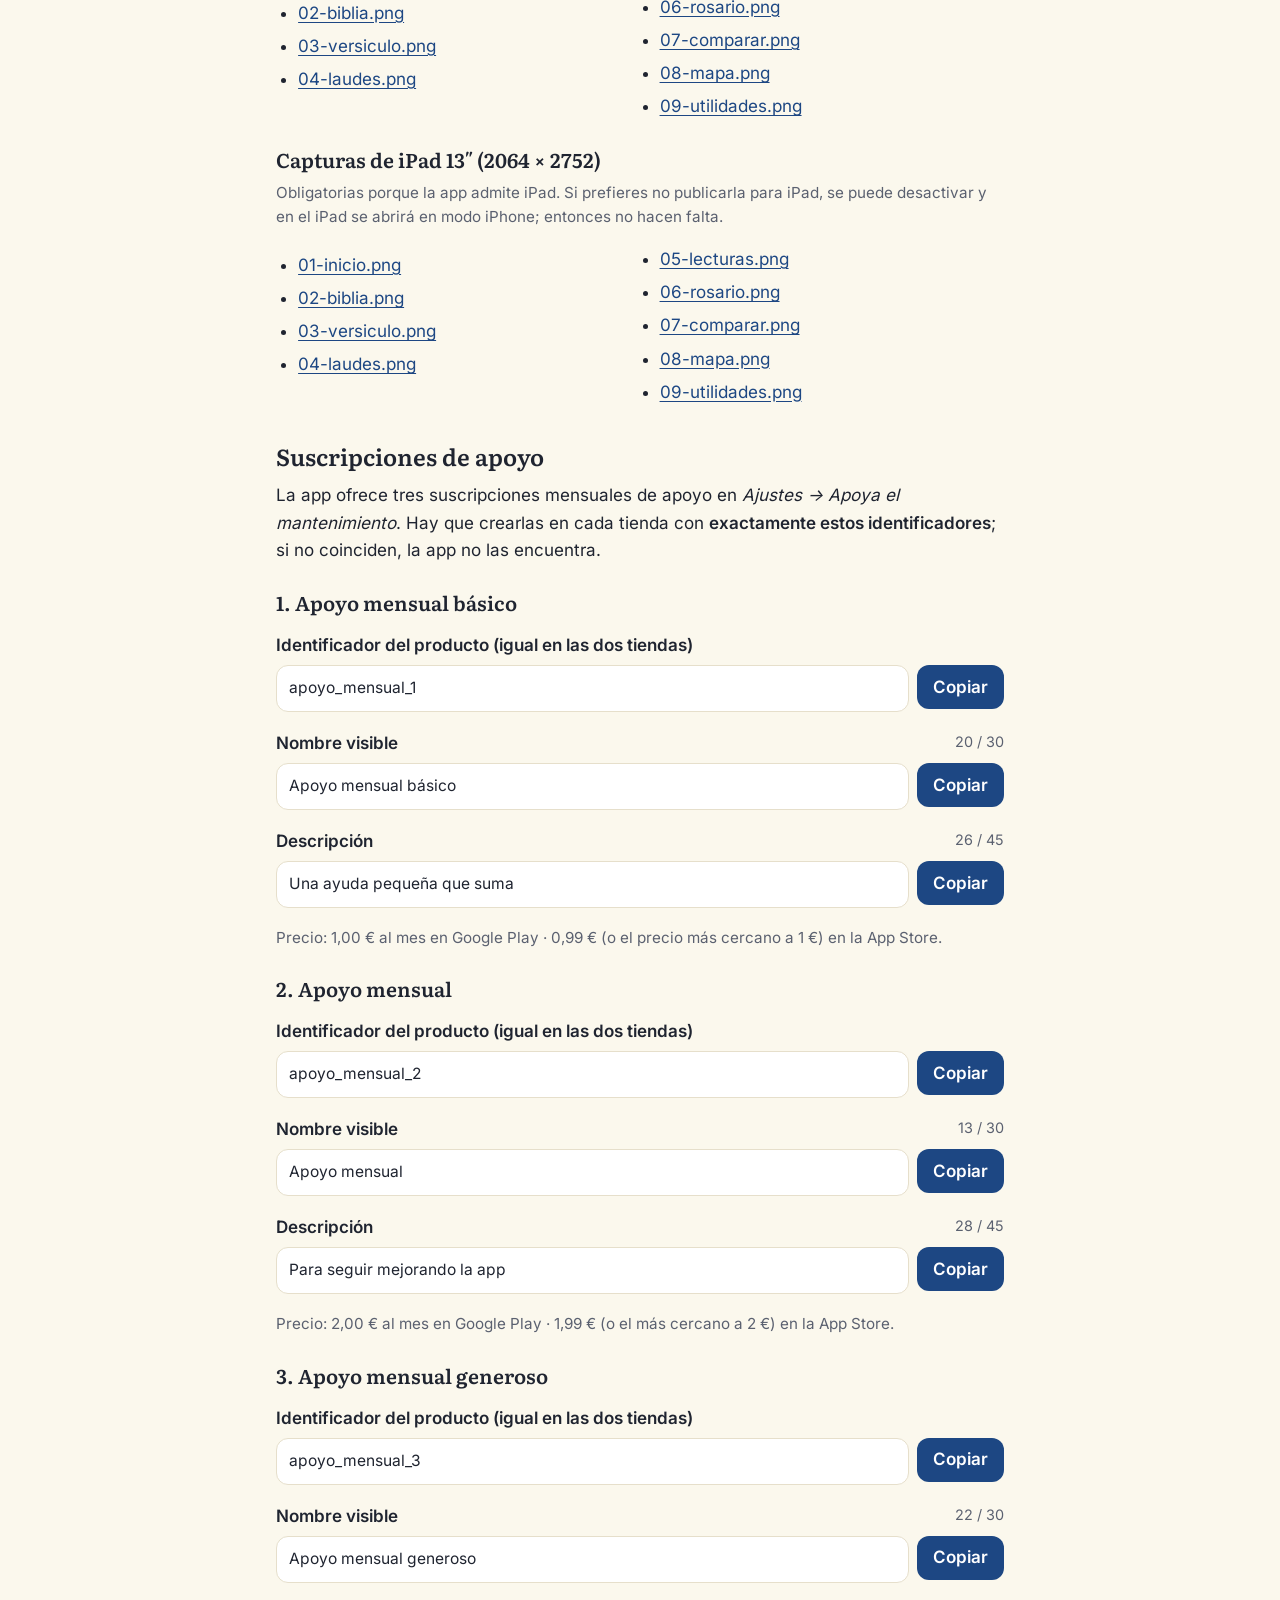
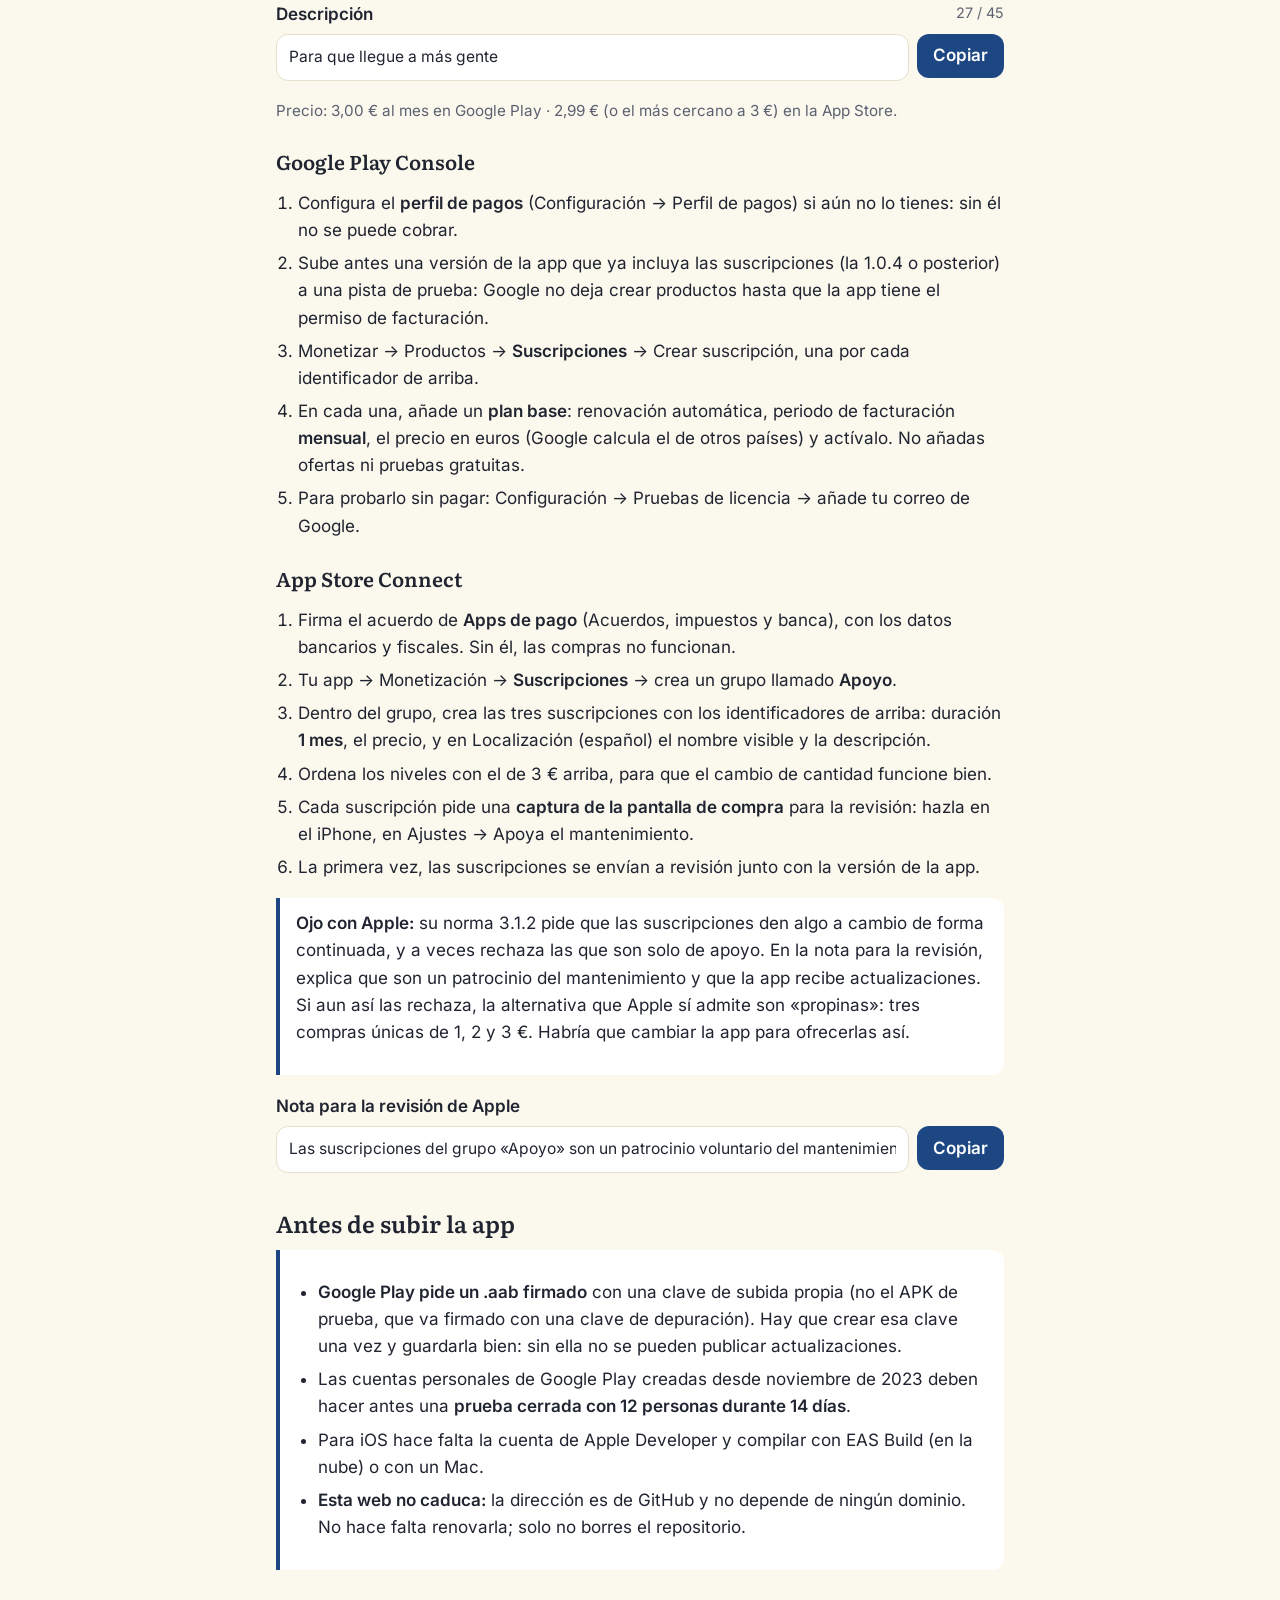
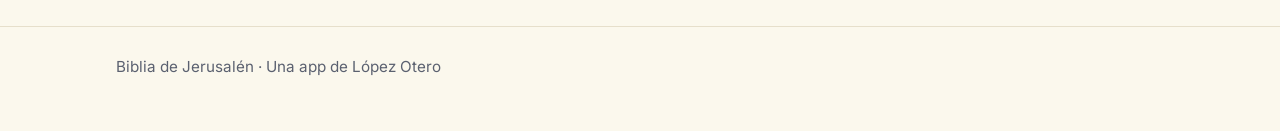
==== commit 31e633a1: "Suscripciones de apoyo: privacidad, ayuda, portada y ficha de las tiendas Co-Authored-By: Claude Opu" ====
--- a/tienda/index.html
+++ b/tienda/index.html
@@ -44,6 +44,7 @@
           <li><a href="#enlaces">Enlaces y datos</a></li>
           <li><a href="#google">Google Play</a></li>
           <li><a href="#apple">App Store</a></li>
+          <li><a href="#suscripciones">Suscripciones de apoyo</a></li>
           <li><a href="#antes">Antes de subir la app</a></li>
         </ul></nav>
 
@@ -84,7 +85,7 @@
   <div class="fila-copiar"><input id="gp-corta" type="text" readonly value="La Biblia con notas y paralelos, la Liturgia de las Horas y las lecturas del día"><button type="button" class="copiar" data-para="gp-corta">Copiar</button></div>
 </div>
         <div class="campo">
-  <label for="gp-larga">Descripción completa</label><span class="cuenta">2503 / 4000</span>
+  <label for="gp-larga">Descripción completa</label><span class="cuenta">2656 / 4000</span>
   <div class="fila-copiar"><textarea id="gp-larga" readonly rows="14">Biblia de Jerusalén reúne en una sola aplicación la Sagrada Escritura con sus notas y referencias, la oración de la Iglesia y las lecturas de cada día. Pensada para el Camino Neocatecumenal y para cualquiera que quiera leer, rezar y estudiar la Palabra.
 
 LA BIBLIA
@@ -127,14 +128,15 @@
 • Alto contraste, letra grande y opción de quitar las animaciones.
 
 TUYA
-• Sin anuncios, sin registro y sin recoger ningún dato. Todo se guarda en tu móvil.
+• Gratis, sin anuncios, sin registro y sin recoger ningún dato. Todo se guarda en tu móvil.
+• Si te ayuda, puedes apoyar su mantenimiento con una suscripción opcional de 1, 2 o 3 € al mes. No desbloquea nada: la app es igual para todos.
 • Funciona sin conexión; internet solo hace falta para las noticias.</textarea><button type="button" class="copiar" data-para="gp-larga">Copiar</button></div>
 </div>
         <div class="envoltura-tabla" tabindex="0" role="region" aria-label="Google Play: categoría e imágenes"><table class="tabla"><tbody><tr><th scope="row">Categoría</th><td>Libros y obras de consulta</td></tr><tr><th scope="row">Icono</th><td><a href="google-play/icono-512.png" download>icono-512.png</a> (512 × 512)</td></tr><tr><th scope="row">Gráfico destacado</th><td><a href="google-play/grafico-destacado-1024x500.png" download>grafico-destacado-1024x500.png</a> (1024 × 500)</td></tr></tbody></table></div>
         <h3>Capturas del teléfono (1080 × 1920)</h3><p class="nota">Sube de 2 a 8. Están en orden: la primera es la que más se ve.</p><ul class="descargas"><li><a href="google-play/capturas/01-inicio.png" download>01-inicio.png</a></li><li><a href="google-play/capturas/02-biblia.png" download>02-biblia.png</a></li><li><a href="google-play/capturas/03-versiculo.png" download>03-versiculo.png</a></li><li><a href="google-play/capturas/04-laudes.png" download>04-laudes.png</a></li><li><a href="google-play/capturas/05-lecturas.png" download>05-lecturas.png</a></li><li><a href="google-play/capturas/06-rosario.png" download>06-rosario.png</a></li><li><a href="google-play/capturas/07-comparar.png" download>07-comparar.png</a></li><li><a href="google-play/capturas/08-mapa.png" download>08-mapa.png</a></li><li><a href="google-play/capturas/09-utilidades.png" download>09-utilidades.png</a></li></ul>
 
         <h3>Contenido de la aplicación</h3>
-        <div class="envoltura-tabla" tabindex="0" role="region" aria-label="Google Play: contenido de la aplicación"><table class="tabla"><tbody><tr><th scope="row">Política de privacidad</th><td>La dirección de arriba.</td></tr><tr><th scope="row">Anuncios</th><td>No, la app no contiene anuncios.</td></tr><tr><th scope="row">Acceso a la aplicación</th><td>Toda la funcionalidad está disponible sin restricciones (no hay inicio de sesión).</td></tr><tr><th scope="row">Clasificación de contenido</th><td>Categoría «Referencia, noticias o educación». Responde «No» a violencia, sexo, lenguaje, drogas, apuestas, interacción entre usuarios, compartir ubicación y compras digitales. Resultado esperado: PEGI 3 / Para todos.</td></tr><tr><th scope="row">Público objetivo</th><td>13 años o más (13-15, 16-17 y 18 o más). Si incluyes menores de 13, Google aplica el programa de Familias, con más requisitos.</td></tr><tr><th scope="row">¿Es una app de noticias?</th><td>No: tiene una sección de noticias, pero no es su función principal.</td></tr><tr><th scope="row">Seguridad de los datos</th><td>¿Recoge o comparte la app alguno de los tipos de datos de usuario obligatorios? <strong>No.</strong> Resultado: «No se recogen datos» y «No se comparten datos con terceros».</td></tr><tr><th scope="row">Apps gubernamentales, financieras, de salud</th><td>No / Ninguna.</td></tr><tr><th scope="row">Permisos especiales</th><td>Ninguno que declarar (no usa ubicación, SMS, llamadas, alarmas exactas ni acceso a todos los archivos).</td></tr></tbody></table></div>
+        <div class="envoltura-tabla" tabindex="0" role="region" aria-label="Google Play: contenido de la aplicación"><table class="tabla"><tbody><tr><th scope="row">Política de privacidad</th><td>La dirección de arriba.</td></tr><tr><th scope="row">Anuncios</th><td>No, la app no contiene anuncios.</td></tr><tr><th scope="row">Acceso a la aplicación</th><td>Toda la funcionalidad está disponible sin restricciones (no hay inicio de sesión).</td></tr><tr><th scope="row">Clasificación de contenido</th><td>Categoría «Referencia, noticias o educación». Responde «No» a violencia, sexo, lenguaje, drogas, apuestas, interacción entre usuarios, compartir ubicación y compras digitales. Resultado esperado: PEGI 3 / Para todos.</td></tr><tr><th scope="row">Público objetivo</th><td>13 años o más (13-15, 16-17 y 18 o más). Si incluyes menores de 13, Google aplica el programa de Familias, con más requisitos.</td></tr><tr><th scope="row">¿Es una app de noticias?</th><td>No: tiene una sección de noticias, pero no es su función principal.</td></tr><tr><th scope="row">Seguridad de los datos</th><td>¿Recoge o comparte la app alguno de los tipos de datos de usuario obligatorios? <strong>No.</strong> Resultado: «No se recogen datos» y «No se comparten datos con terceros». El pago de la suscripción de apoyo lo procesa Google Play; la app solo pregunta desde el móvil si hay una activa y no envía nada a ningún servidor.</td></tr><tr><th scope="row">Apps gubernamentales, financieras, de salud</th><td>No / Ninguna.</td></tr><tr><th scope="row">Permisos especiales</th><td>Ninguno que declarar (no usa ubicación, SMS, llamadas, alarmas exactas ni acceso a todos los archivos).</td></tr></tbody></table></div>
 
         <h2 id="apple">App Store</h2>
         <h3>Información de la app</h3>
@@ -147,7 +149,7 @@
   <div class="fila-copiar"><textarea id="as-promo" readonly rows="3">Lee la Biblia con sus notas y paralelos, reza la Liturgia de las Horas y prepara la Celebración de la Palabra. Sin anuncios, sin registro y sin conexión.</textarea><button type="button" class="copiar" data-para="as-promo">Copiar</button></div>
 </div>
         <div class="campo">
-  <label for="as-desc">Descripción</label><span class="cuenta">2503 / 4000</span>
+  <label for="as-desc">Descripción</label><span class="cuenta">2833 / 4000</span>
   <div class="fila-copiar"><textarea id="as-desc" readonly rows="14">Biblia de Jerusalén reúne en una sola aplicación la Sagrada Escritura con sus notas y referencias, la oración de la Iglesia y las lecturas de cada día. Pensada para el Camino Neocatecumenal y para cualquiera que quiera leer, rezar y estudiar la Palabra.
 
 LA BIBLIA
@@ -190,8 +192,12 @@
 • Alto contraste, letra grande y opción de quitar las animaciones.
 
 TUYA
-• Sin anuncios, sin registro y sin recoger ningún dato. Todo se guarda en tu móvil.
-• Funciona sin conexión; internet solo hace falta para las noticias.</textarea><button type="button" class="copiar" data-para="as-desc">Copiar</button></div>
+• Gratis, sin anuncios, sin registro y sin recoger ningún dato. Todo se guarda en tu móvil.
+• Si te ayuda, puedes apoyar su mantenimiento con una suscripción opcional de 1, 2 o 3 € al mes. No desbloquea nada: la app es igual para todos.
+• Funciona sin conexión; internet solo hace falta para las noticias.
+
+Condiciones de uso (EULA): https://www.apple.com/legal/internet-services/itunes/dev/stdeula/
+Política de privacidad: https://aruxo02.github.io/biblia-jerusalen/privacidad.html</textarea><button type="button" class="copiar" data-para="as-desc">Copiar</button></div>
 </div>
         <div class="campo">
   <label for="as-claves">Palabras clave (separadas por comas, sin espacios)</label><span class="cuenta">98 / 100</span>
@@ -201,9 +207,76 @@
   <label for="as-copyright">Copyright (campo obligatorio de Apple)</label>
   <div class="fila-copiar"><input id="as-copyright" type="text" readonly value="2026 López Otero"><button type="button" class="copiar" data-para="as-copyright">Copiar</button></div>
 </div>
-        <div class="envoltura-tabla" tabindex="0" role="region" aria-label="App Store: categorías y cuestionarios"><table class="tabla"><tbody><tr><th scope="row">Categoría principal</th><td>Referencia</td></tr><tr><th scope="row">Categoría secundaria</th><td>Libros</td></tr><tr><th scope="row">Clasificación por edades</th><td>Responde «Ninguno» / «No» a todo el cuestionario. El navegador de la app solo abre enlaces de las noticias: «Acceso web sin restricciones», no. Resultado esperado: 4+.</td></tr><tr><th scope="row">Privacidad de la app</th><td>«Datos no recopilados».</td></tr><tr><th scope="row">Cifrado (exportación)</th><td>Solo usa el HTTPS del sistema: exento. La app ya lo declara (ITSAppUsesNonExemptEncryption = NO), así que no lo preguntará en cada versión.</td></tr><tr><th scope="row">Información para la revisión</th><td>No hace falta cuenta de prueba: no hay inicio de sesión. Nota sugerida: «Biblia, Liturgia de las Horas y lecturas del día. Todo el contenido está en la app y funciona sin conexión; solo las noticias usan internet.»</td></tr></tbody></table></div>
+        <div class="envoltura-tabla" tabindex="0" role="region" aria-label="App Store: categorías y cuestionarios"><table class="tabla"><tbody><tr><th scope="row">Categoría principal</th><td>Referencia</td></tr><tr><th scope="row">Categoría secundaria</th><td>Libros</td></tr><tr><th scope="row">Clasificación por edades</th><td>Responde «Ninguno» / «No» a todo el cuestionario. El navegador de la app solo abre enlaces de las noticias: «Acceso web sin restricciones», no. Resultado esperado: 4+.</td></tr><tr><th scope="row">Privacidad de la app</th><td>«Datos no recopilados». Las compras las procesa Apple; la app no envía nada a ningún servidor.</td></tr><tr><th scope="row">Cifrado (exportación)</th><td>Solo usa el HTTPS del sistema: exento. La app ya lo declara (ITSAppUsesNonExemptEncryption = NO), así que no lo preguntará en cada versión.</td></tr><tr><th scope="row">Información para la revisión</th><td>No hace falta cuenta de prueba: no hay inicio de sesión. Nota sugerida: «Biblia, Liturgia de las Horas y lecturas del día. Todo el contenido está en la app y funciona sin conexión; solo las noticias usan internet.»</td></tr></tbody></table></div>
         <h3>Capturas de iPhone 6,9″ (1290 × 2796)</h3><p class="nota">Apple las reduce para los iPhone más pequeños.</p><ul class="descargas"><li><a href="app-store/iphone-6.9/01-inicio.png" download>01-inicio.png</a></li><li><a href="app-store/iphone-6.9/02-biblia.png" download>02-biblia.png</a></li><li><a href="app-store/iphone-6.9/03-versiculo.png" download>03-versiculo.png</a></li><li><a href="app-store/iphone-6.9/04-laudes.png" download>04-laudes.png</a></li><li><a href="app-store/iphone-6.9/05-lecturas.png" download>05-lecturas.png</a></li><li><a href="app-store/iphone-6.9/06-rosario.png" download>06-rosario.png</a></li><li><a href="app-store/iphone-6.9/07-comparar.png" download>07-comparar.png</a></li><li><a href="app-store/iphone-6.9/08-mapa.png" download>08-mapa.png</a></li><li><a href="app-store/iphone-6.9/09-utilidades.png" download>09-utilidades.png</a></li></ul>
         <h3>Capturas de iPad 13″ (2064 × 2752)</h3><p class="nota">Obligatorias porque la app admite iPad. Si prefieres no publicarla para iPad, se puede desactivar y en el iPad se abrirá en modo iPhone; entonces no hacen falta.</p><ul class="descargas"><li><a href="app-store/ipad-13/01-inicio.png" download>01-inicio.png</a></li><li><a href="app-store/ipad-13/02-biblia.png" download>02-biblia.png</a></li><li><a href="app-store/ipad-13/03-versiculo.png" download>03-versiculo.png</a></li><li><a href="app-store/ipad-13/04-laudes.png" download>04-laudes.png</a></li><li><a href="app-store/ipad-13/05-lecturas.png" download>05-lecturas.png</a></li><li><a href="app-store/ipad-13/06-rosario.png" download>06-rosario.png</a></li><li><a href="app-store/ipad-13/07-comparar.png" download>07-comparar.png</a></li><li><a href="app-store/ipad-13/08-mapa.png" download>08-mapa.png</a></li><li><a href="app-store/ipad-13/09-utilidades.png" download>09-utilidades.png</a></li></ul>
+
+        <h2 id="suscripciones">Suscripciones de apoyo</h2>
+        <p>La app ofrece tres suscripciones mensuales de apoyo en <em>Ajustes → Apoya el mantenimiento</em>. Hay que crearlas en cada tienda con <strong>exactamente estos identificadores</strong>; si no coinciden, la app no las encuentra.</p>
+        <h3>1. Apoyo mensual básico</h3>
+        <div class="campo">
+  <label for="sku-1">Identificador del producto (igual en las dos tiendas)</label>
+  <div class="fila-copiar"><input id="sku-1" type="text" readonly value="apoyo_mensual_1"><button type="button" class="copiar" data-para="sku-1">Copiar</button></div>
+</div>
+        <div class="campo">
+  <label for="nombre-1">Nombre visible</label><span class="cuenta">20 / 30</span>
+  <div class="fila-copiar"><input id="nombre-1" type="text" readonly value="Apoyo mensual básico"><button type="button" class="copiar" data-para="nombre-1">Copiar</button></div>
+</div>
+        <div class="campo">
+  <label for="desc-1">Descripción</label><span class="cuenta">26 / 45</span>
+  <div class="fila-copiar"><input id="desc-1" type="text" readonly value="Una ayuda pequeña que suma"><button type="button" class="copiar" data-para="desc-1">Copiar</button></div>
+</div>
+        <p class="nota">Precio: 1,00 € al mes en Google Play · 0,99 € (o el precio más cercano a 1 €) en la App Store.</p><h3>2. Apoyo mensual</h3>
+        <div class="campo">
+  <label for="sku-2">Identificador del producto (igual en las dos tiendas)</label>
+  <div class="fila-copiar"><input id="sku-2" type="text" readonly value="apoyo_mensual_2"><button type="button" class="copiar" data-para="sku-2">Copiar</button></div>
+</div>
+        <div class="campo">
+  <label for="nombre-2">Nombre visible</label><span class="cuenta">13 / 30</span>
+  <div class="fila-copiar"><input id="nombre-2" type="text" readonly value="Apoyo mensual"><button type="button" class="copiar" data-para="nombre-2">Copiar</button></div>
+</div>
+        <div class="campo">
+  <label for="desc-2">Descripción</label><span class="cuenta">28 / 45</span>
+  <div class="fila-copiar"><input id="desc-2" type="text" readonly value="Para seguir mejorando la app"><button type="button" class="copiar" data-para="desc-2">Copiar</button></div>
+</div>
+        <p class="nota">Precio: 2,00 € al mes en Google Play · 1,99 € (o el más cercano a 2 €) en la App Store.</p><h3>3. Apoyo mensual generoso</h3>
+        <div class="campo">
+  <label for="sku-3">Identificador del producto (igual en las dos tiendas)</label>
+  <div class="fila-copiar"><input id="sku-3" type="text" readonly value="apoyo_mensual_3"><button type="button" class="copiar" data-para="sku-3">Copiar</button></div>
+</div>
+        <div class="campo">
+  <label for="nombre-3">Nombre visible</label><span class="cuenta">22 / 30</span>
+  <div class="fila-copiar"><input id="nombre-3" type="text" readonly value="Apoyo mensual generoso"><button type="button" class="copiar" data-para="nombre-3">Copiar</button></div>
+</div>
+        <div class="campo">
+  <label for="desc-3">Descripción</label><span class="cuenta">27 / 45</span>
+  <div class="fila-copiar"><input id="desc-3" type="text" readonly value="Para que llegue a más gente"><button type="button" class="copiar" data-para="desc-3">Copiar</button></div>
+</div>
+        <p class="nota">Precio: 3,00 € al mes en Google Play · 2,99 € (o el más cercano a 3 €) en la App Store.</p>
+
+        <h3>Google Play Console</h3>
+        <ol>
+          <li>Configura el <strong>perfil de pagos</strong> (Configuración → Perfil de pagos) si aún no lo tienes: sin él no se puede cobrar.</li>
+          <li>Sube antes una versión de la app que ya incluya las suscripciones (la 1.0.4 o posterior) a una pista de prueba: Google no deja crear productos hasta que la app tiene el permiso de facturación.</li>
+          <li>Monetizar → Productos → <strong>Suscripciones</strong> → Crear suscripción, una por cada identificador de arriba.</li>
+          <li>En cada una, añade un <strong>plan base</strong>: renovación automática, periodo de facturación <strong>mensual</strong>, el precio en euros (Google calcula el de otros países) y actívalo. No añadas ofertas ni pruebas gratuitas.</li>
+          <li>Para probarlo sin pagar: Configuración → Pruebas de licencia → añade tu correo de Google.</li>
+        </ol>
+
+        <h3>App Store Connect</h3>
+        <ol>
+          <li>Firma el acuerdo de <strong>Apps de pago</strong> (Acuerdos, impuestos y banca), con los datos bancarios y fiscales. Sin él, las compras no funcionan.</li>
+          <li>Tu app → Monetización → <strong>Suscripciones</strong> → crea un grupo llamado <strong>Apoyo</strong>.</li>
+          <li>Dentro del grupo, crea las tres suscripciones con los identificadores de arriba: duración <strong>1 mes</strong>, el precio, y en Localización (español) el nombre visible y la descripción.</li>
+          <li>Ordena los niveles con el de 3 € arriba, para que el cambio de cantidad funcione bien.</li>
+          <li>Cada suscripción pide una <strong>captura de la pantalla de compra</strong> para la revisión: hazla en el iPhone, en Ajustes → Apoya el mantenimiento.</li>
+          <li>La primera vez, las suscripciones se envían a revisión junto con la versión de la app.</li>
+        </ol>
+        <div class="aviso"><p><strong>Ojo con Apple:</strong> su norma 3.1.2 pide que las suscripciones den algo a cambio de forma continuada, y a veces rechaza las que son solo de apoyo. En la nota para la revisión, explica que son un patrocinio del mantenimiento y que la app recibe actualizaciones. Si aun así las rechaza, la alternativa que Apple sí admite son «propinas»: tres compras únicas de 1, 2 y 3 €. Habría que cambiar la app para ofrecerlas así.</p></div>
+        <div class="campo">
+  <label for="nota-revision">Nota para la revisión de Apple</label>
+  <div class="fila-copiar"><input id="nota-revision" type="text" readonly value="Las suscripciones del grupo «Apoyo» son un patrocinio voluntario del mantenimiento de la app (actualizaciones, correcciones y textos nuevos); no desbloquean contenido. Están en Ajustes → Apoya el mantenimiento. No hace falta cuenta de prueba: no hay inicio de sesión."><button type="button" class="copiar" data-para="nota-revision">Copiar</button></div>
+</div>
 
         <h2 id="antes">Antes de subir la app</h2>
         <div class="aviso">
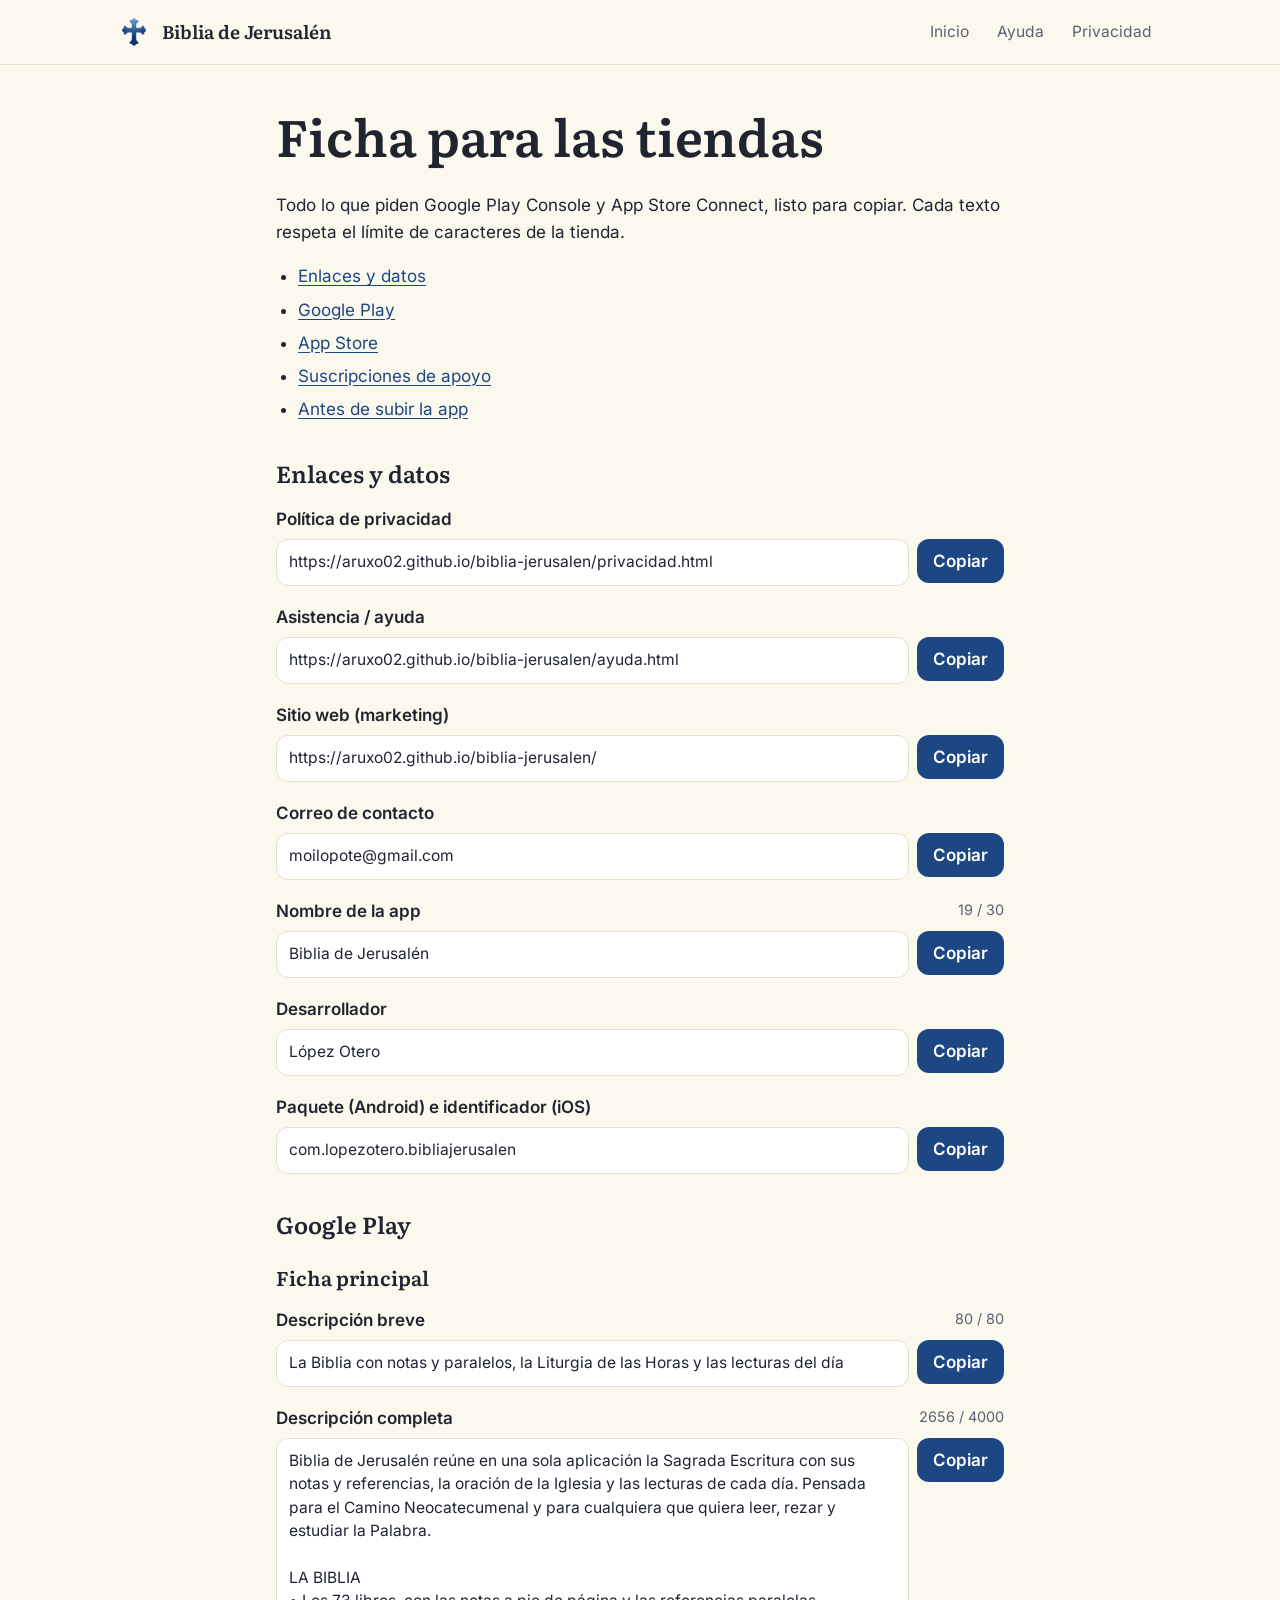
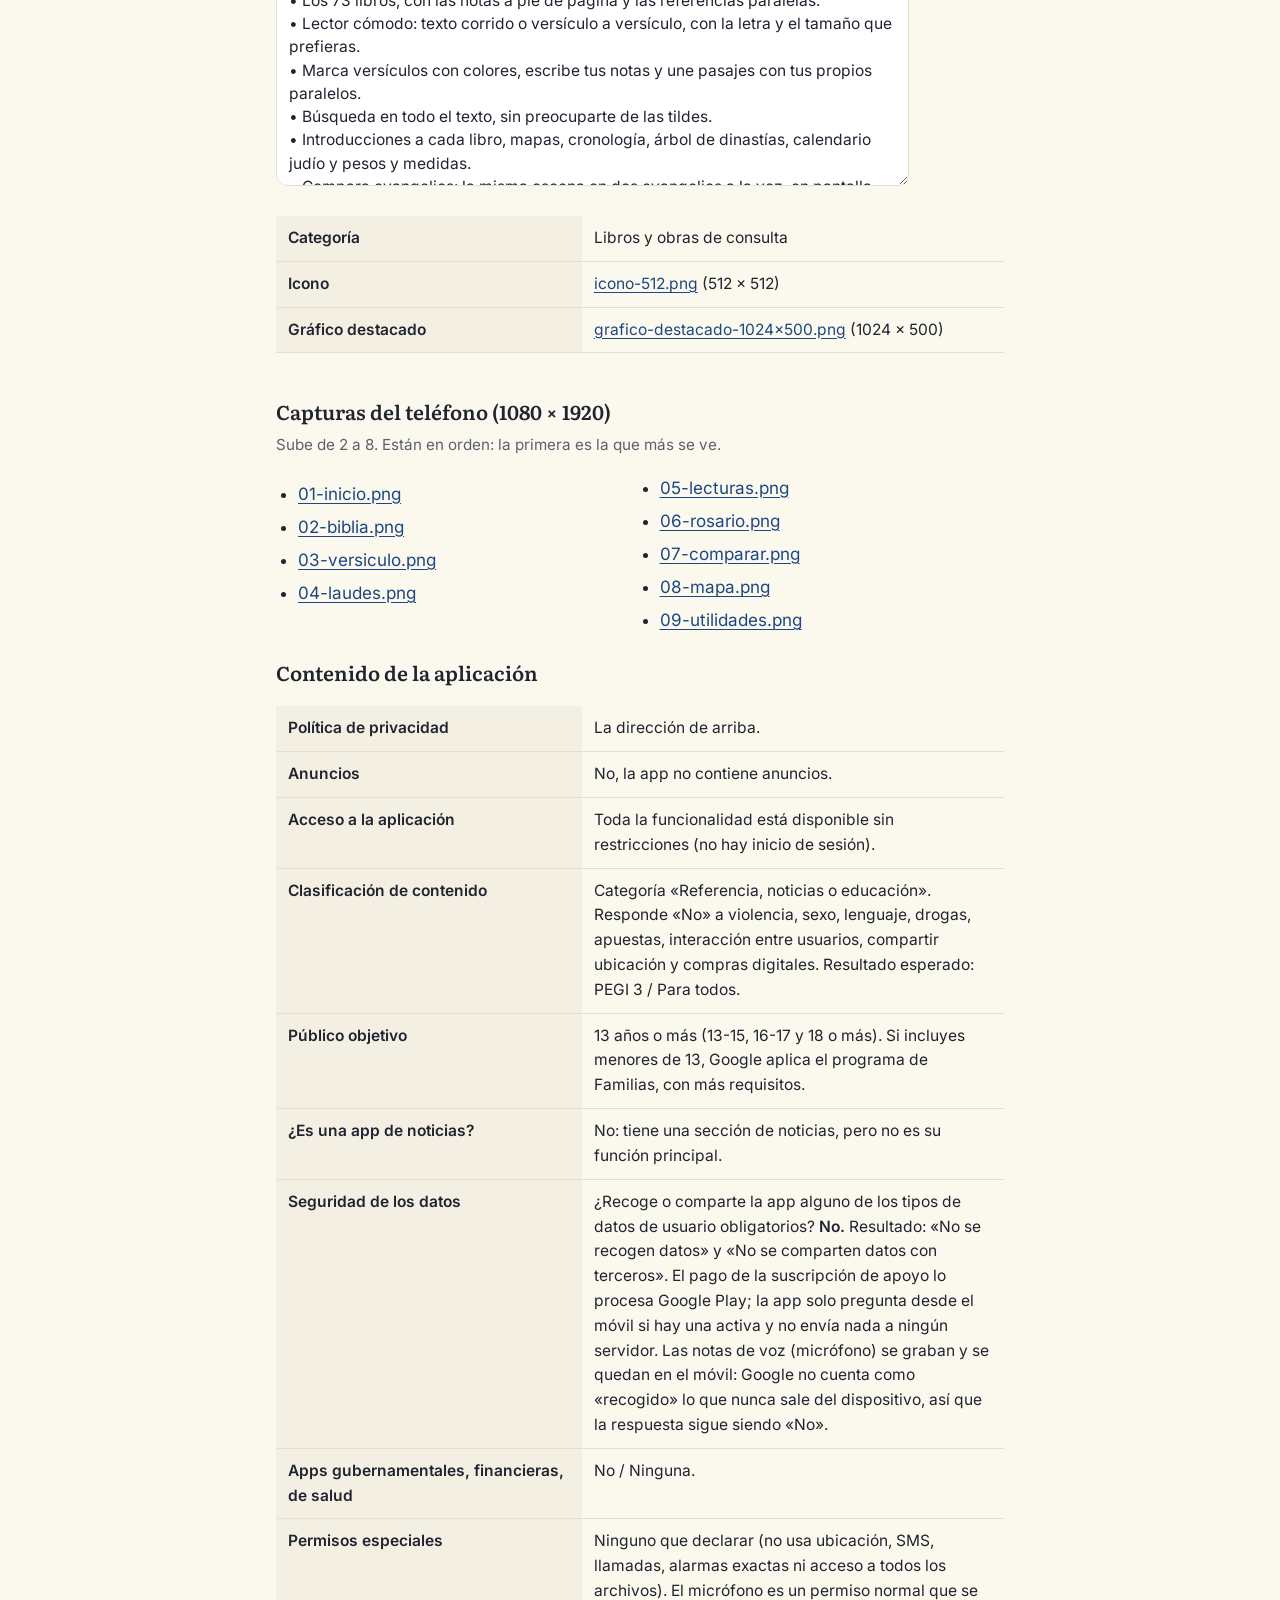
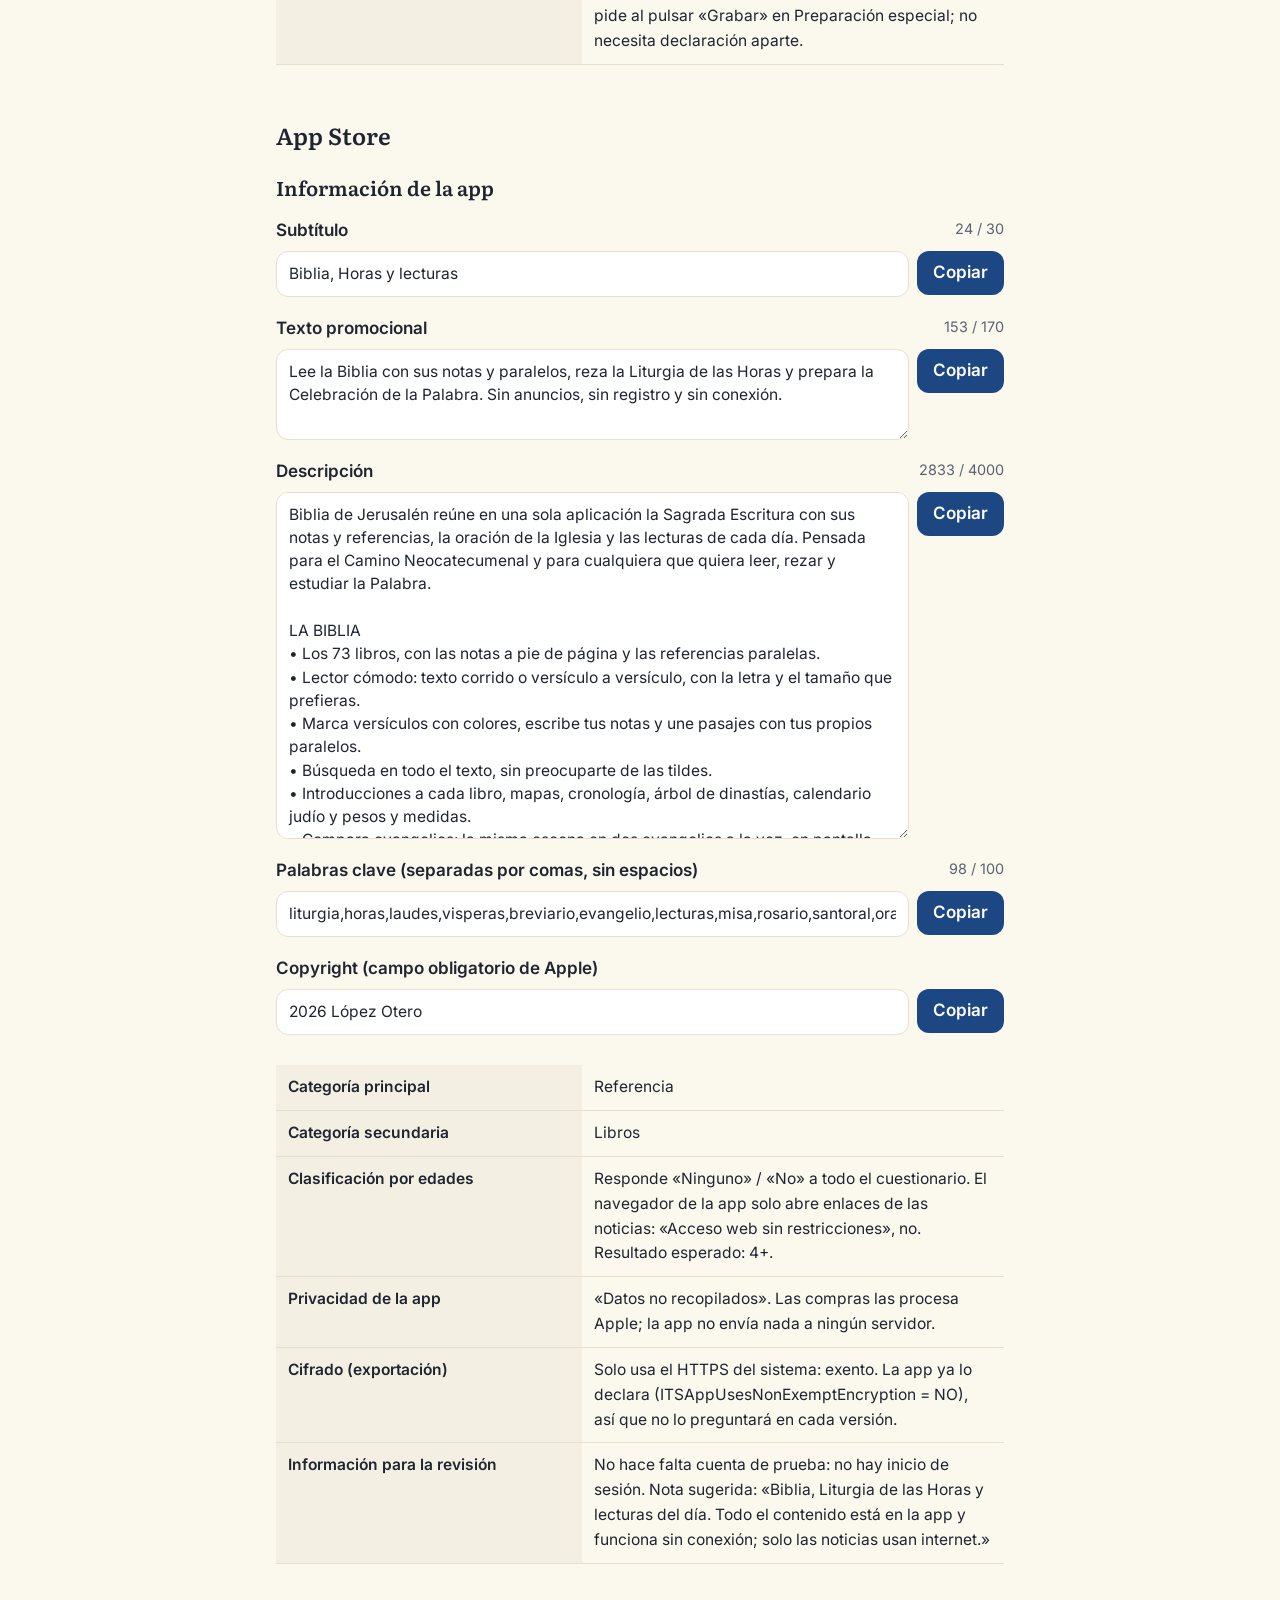
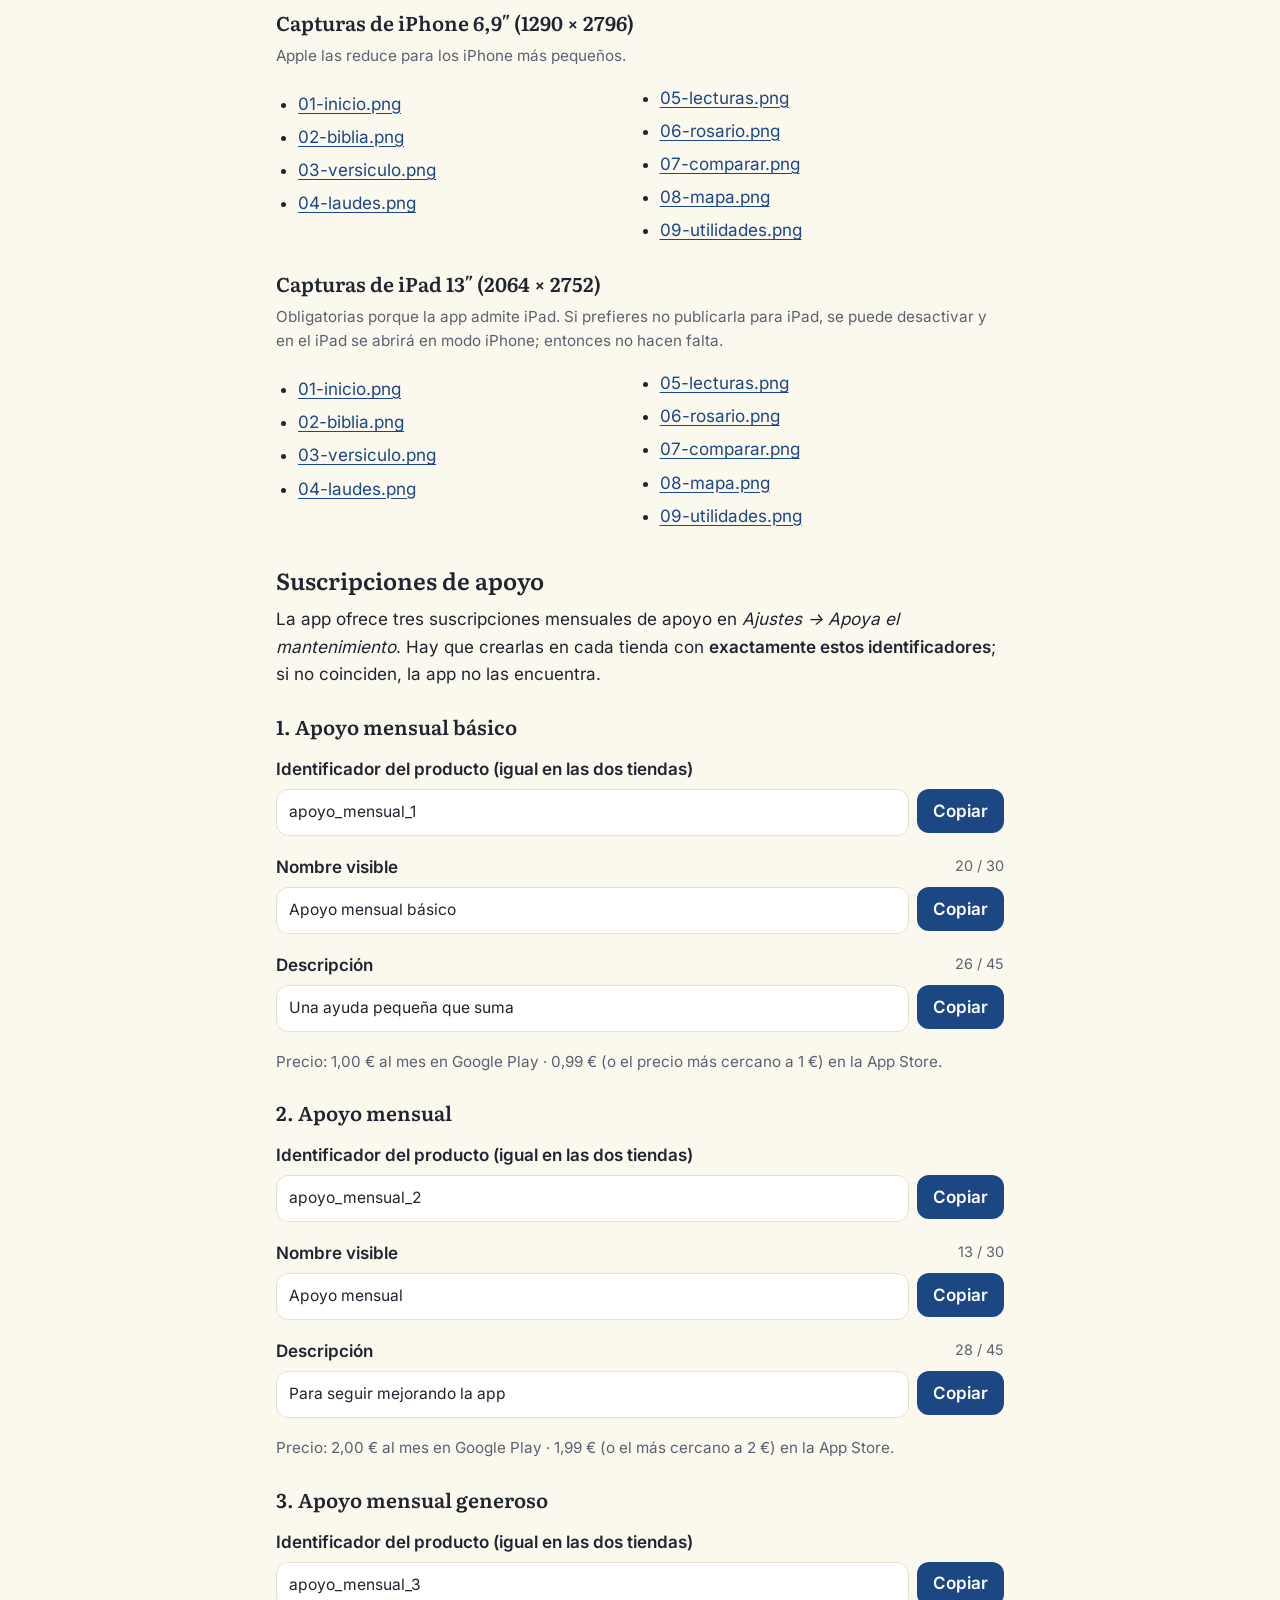
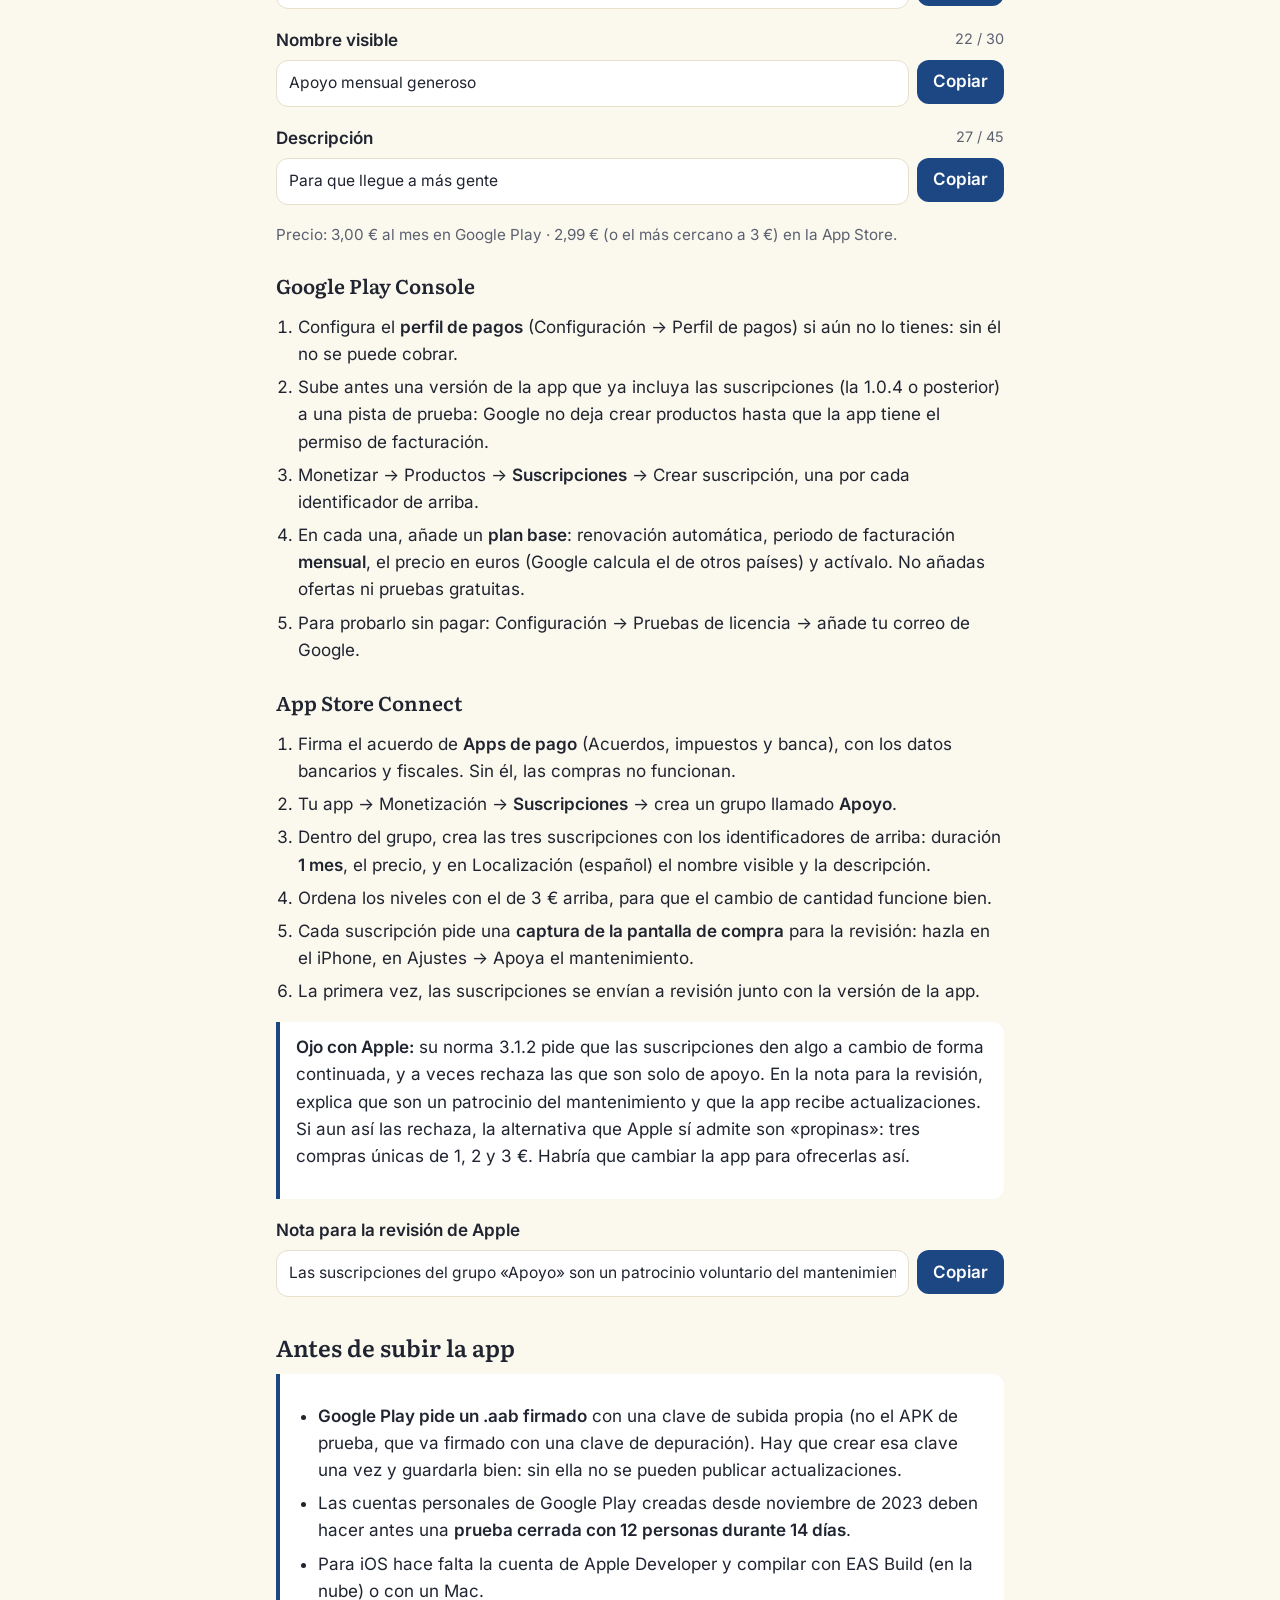
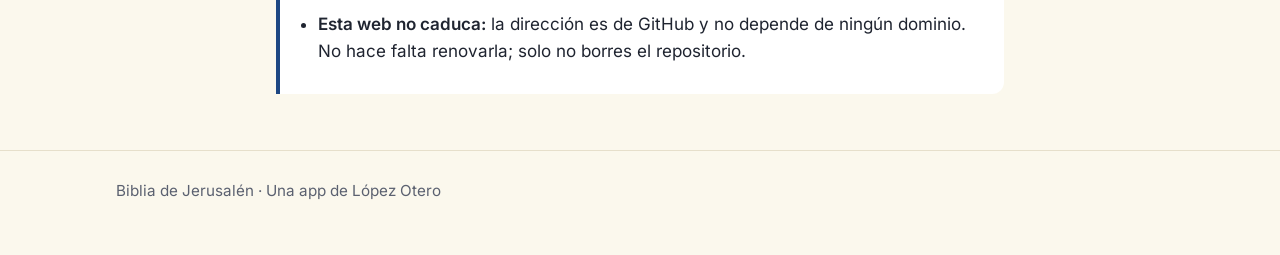
==== commit 178f4bfe: "Privacidad: micrófono y notas de voz de la Preparación especial (app 4.0.0) Co-Authored-By: Claude O" ====
--- a/tienda/index.html
+++ b/tienda/index.html
@@ -136,7 +136,7 @@
         <h3>Capturas del teléfono (1080 × 1920)</h3><p class="nota">Sube de 2 a 8. Están en orden: la primera es la que más se ve.</p><ul class="descargas"><li><a href="google-play/capturas/01-inicio.png" download>01-inicio.png</a></li><li><a href="google-play/capturas/02-biblia.png" download>02-biblia.png</a></li><li><a href="google-play/capturas/03-versiculo.png" download>03-versiculo.png</a></li><li><a href="google-play/capturas/04-laudes.png" download>04-laudes.png</a></li><li><a href="google-play/capturas/05-lecturas.png" download>05-lecturas.png</a></li><li><a href="google-play/capturas/06-rosario.png" download>06-rosario.png</a></li><li><a href="google-play/capturas/07-comparar.png" download>07-comparar.png</a></li><li><a href="google-play/capturas/08-mapa.png" download>08-mapa.png</a></li><li><a href="google-play/capturas/09-utilidades.png" download>09-utilidades.png</a></li></ul>
 
         <h3>Contenido de la aplicación</h3>
-        <div class="envoltura-tabla" tabindex="0" role="region" aria-label="Google Play: contenido de la aplicación"><table class="tabla"><tbody><tr><th scope="row">Política de privacidad</th><td>La dirección de arriba.</td></tr><tr><th scope="row">Anuncios</th><td>No, la app no contiene anuncios.</td></tr><tr><th scope="row">Acceso a la aplicación</th><td>Toda la funcionalidad está disponible sin restricciones (no hay inicio de sesión).</td></tr><tr><th scope="row">Clasificación de contenido</th><td>Categoría «Referencia, noticias o educación». Responde «No» a violencia, sexo, lenguaje, drogas, apuestas, interacción entre usuarios, compartir ubicación y compras digitales. Resultado esperado: PEGI 3 / Para todos.</td></tr><tr><th scope="row">Público objetivo</th><td>13 años o más (13-15, 16-17 y 18 o más). Si incluyes menores de 13, Google aplica el programa de Familias, con más requisitos.</td></tr><tr><th scope="row">¿Es una app de noticias?</th><td>No: tiene una sección de noticias, pero no es su función principal.</td></tr><tr><th scope="row">Seguridad de los datos</th><td>¿Recoge o comparte la app alguno de los tipos de datos de usuario obligatorios? <strong>No.</strong> Resultado: «No se recogen datos» y «No se comparten datos con terceros». El pago de la suscripción de apoyo lo procesa Google Play; la app solo pregunta desde el móvil si hay una activa y no envía nada a ningún servidor.</td></tr><tr><th scope="row">Apps gubernamentales, financieras, de salud</th><td>No / Ninguna.</td></tr><tr><th scope="row">Permisos especiales</th><td>Ninguno que declarar (no usa ubicación, SMS, llamadas, alarmas exactas ni acceso a todos los archivos).</td></tr></tbody></table></div>
+        <div class="envoltura-tabla" tabindex="0" role="region" aria-label="Google Play: contenido de la aplicación"><table class="tabla"><tbody><tr><th scope="row">Política de privacidad</th><td>La dirección de arriba.</td></tr><tr><th scope="row">Anuncios</th><td>No, la app no contiene anuncios.</td></tr><tr><th scope="row">Acceso a la aplicación</th><td>Toda la funcionalidad está disponible sin restricciones (no hay inicio de sesión).</td></tr><tr><th scope="row">Clasificación de contenido</th><td>Categoría «Referencia, noticias o educación». Responde «No» a violencia, sexo, lenguaje, drogas, apuestas, interacción entre usuarios, compartir ubicación y compras digitales. Resultado esperado: PEGI 3 / Para todos.</td></tr><tr><th scope="row">Público objetivo</th><td>13 años o más (13-15, 16-17 y 18 o más). Si incluyes menores de 13, Google aplica el programa de Familias, con más requisitos.</td></tr><tr><th scope="row">¿Es una app de noticias?</th><td>No: tiene una sección de noticias, pero no es su función principal.</td></tr><tr><th scope="row">Seguridad de los datos</th><td>¿Recoge o comparte la app alguno de los tipos de datos de usuario obligatorios? <strong>No.</strong> Resultado: «No se recogen datos» y «No se comparten datos con terceros». El pago de la suscripción de apoyo lo procesa Google Play; la app solo pregunta desde el móvil si hay una activa y no envía nada a ningún servidor. Las notas de voz (micrófono) se graban y se quedan en el móvil: Google no cuenta como «recogido» lo que nunca sale del dispositivo, así que la respuesta sigue siendo «No».</td></tr><tr><th scope="row">Apps gubernamentales, financieras, de salud</th><td>No / Ninguna.</td></tr><tr><th scope="row">Permisos especiales</th><td>Ninguno que declarar (no usa ubicación, SMS, llamadas, alarmas exactas ni acceso a todos los archivos). El micrófono es un permiso normal que se pide al pulsar «Grabar» en Preparación especial; no necesita declaración aparte.</td></tr></tbody></table></div>
 
         <h2 id="apple">App Store</h2>
         <h3>Información de la app</h3>
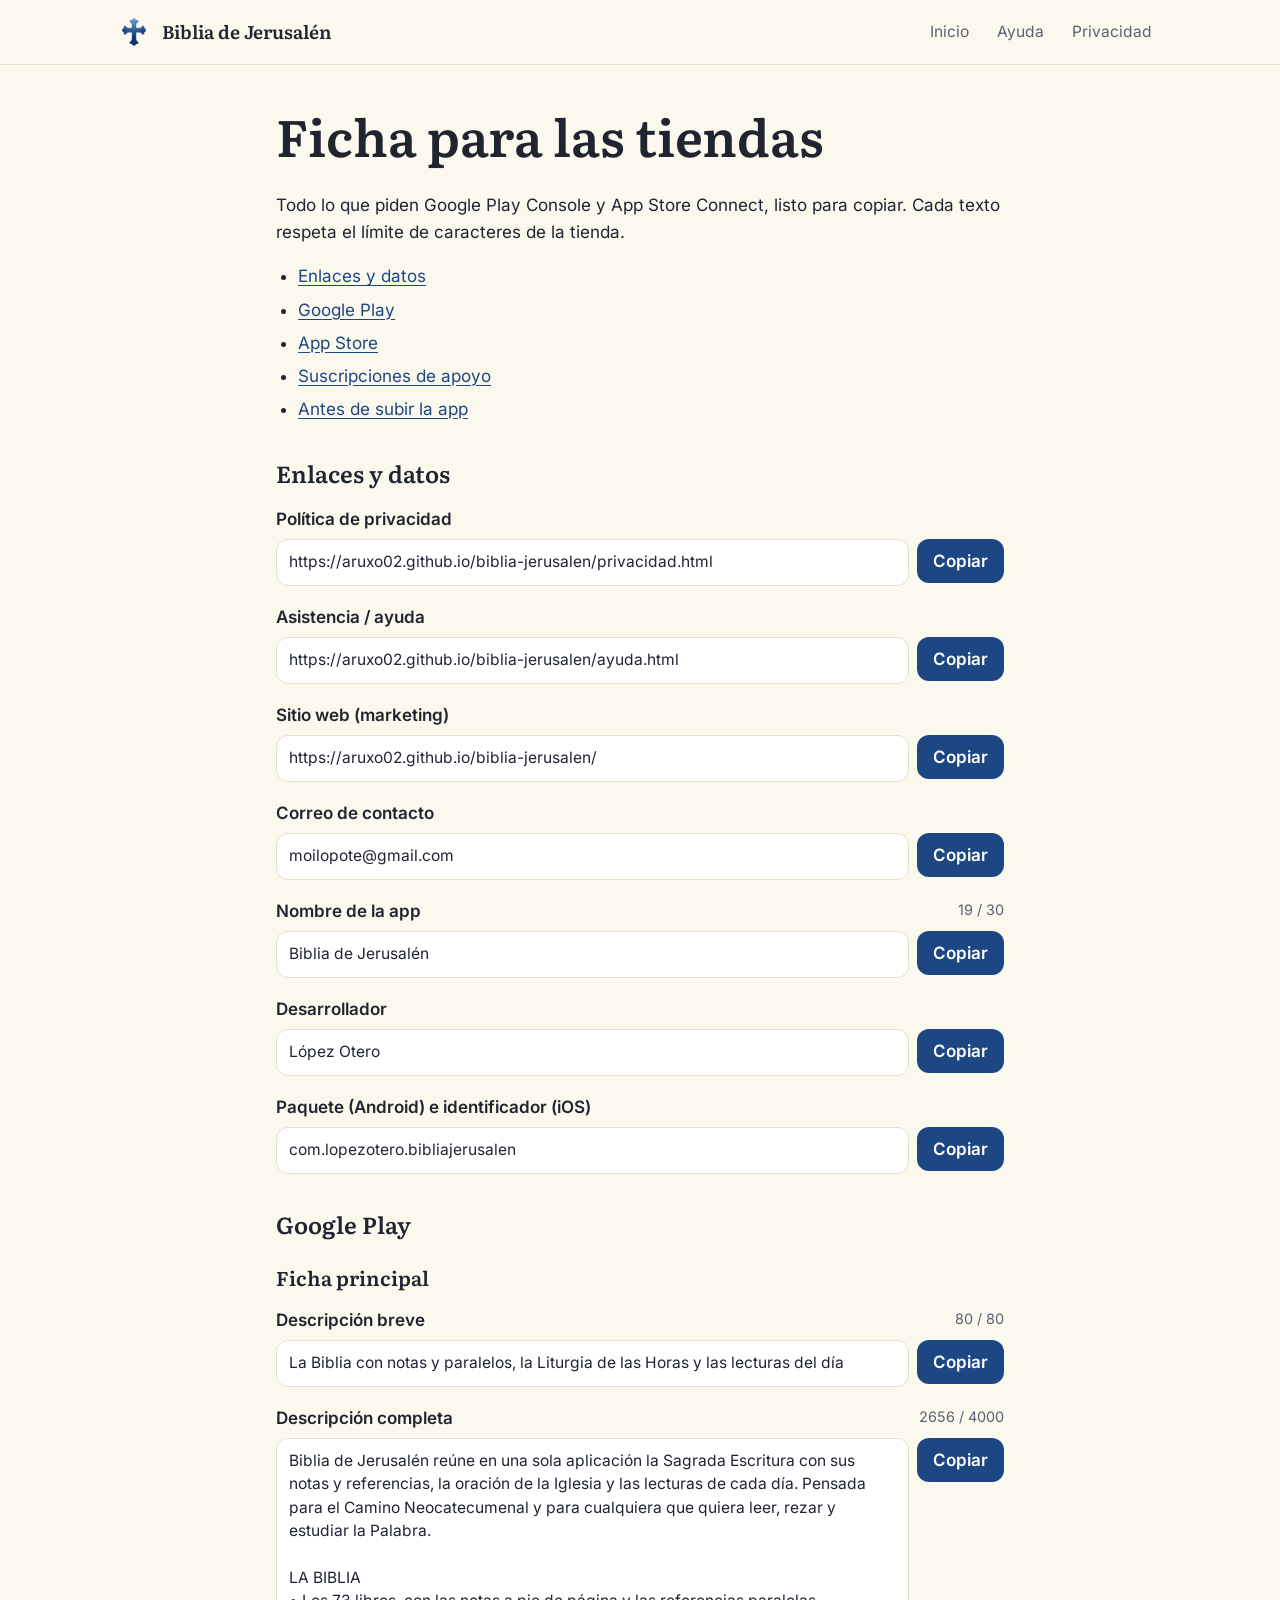
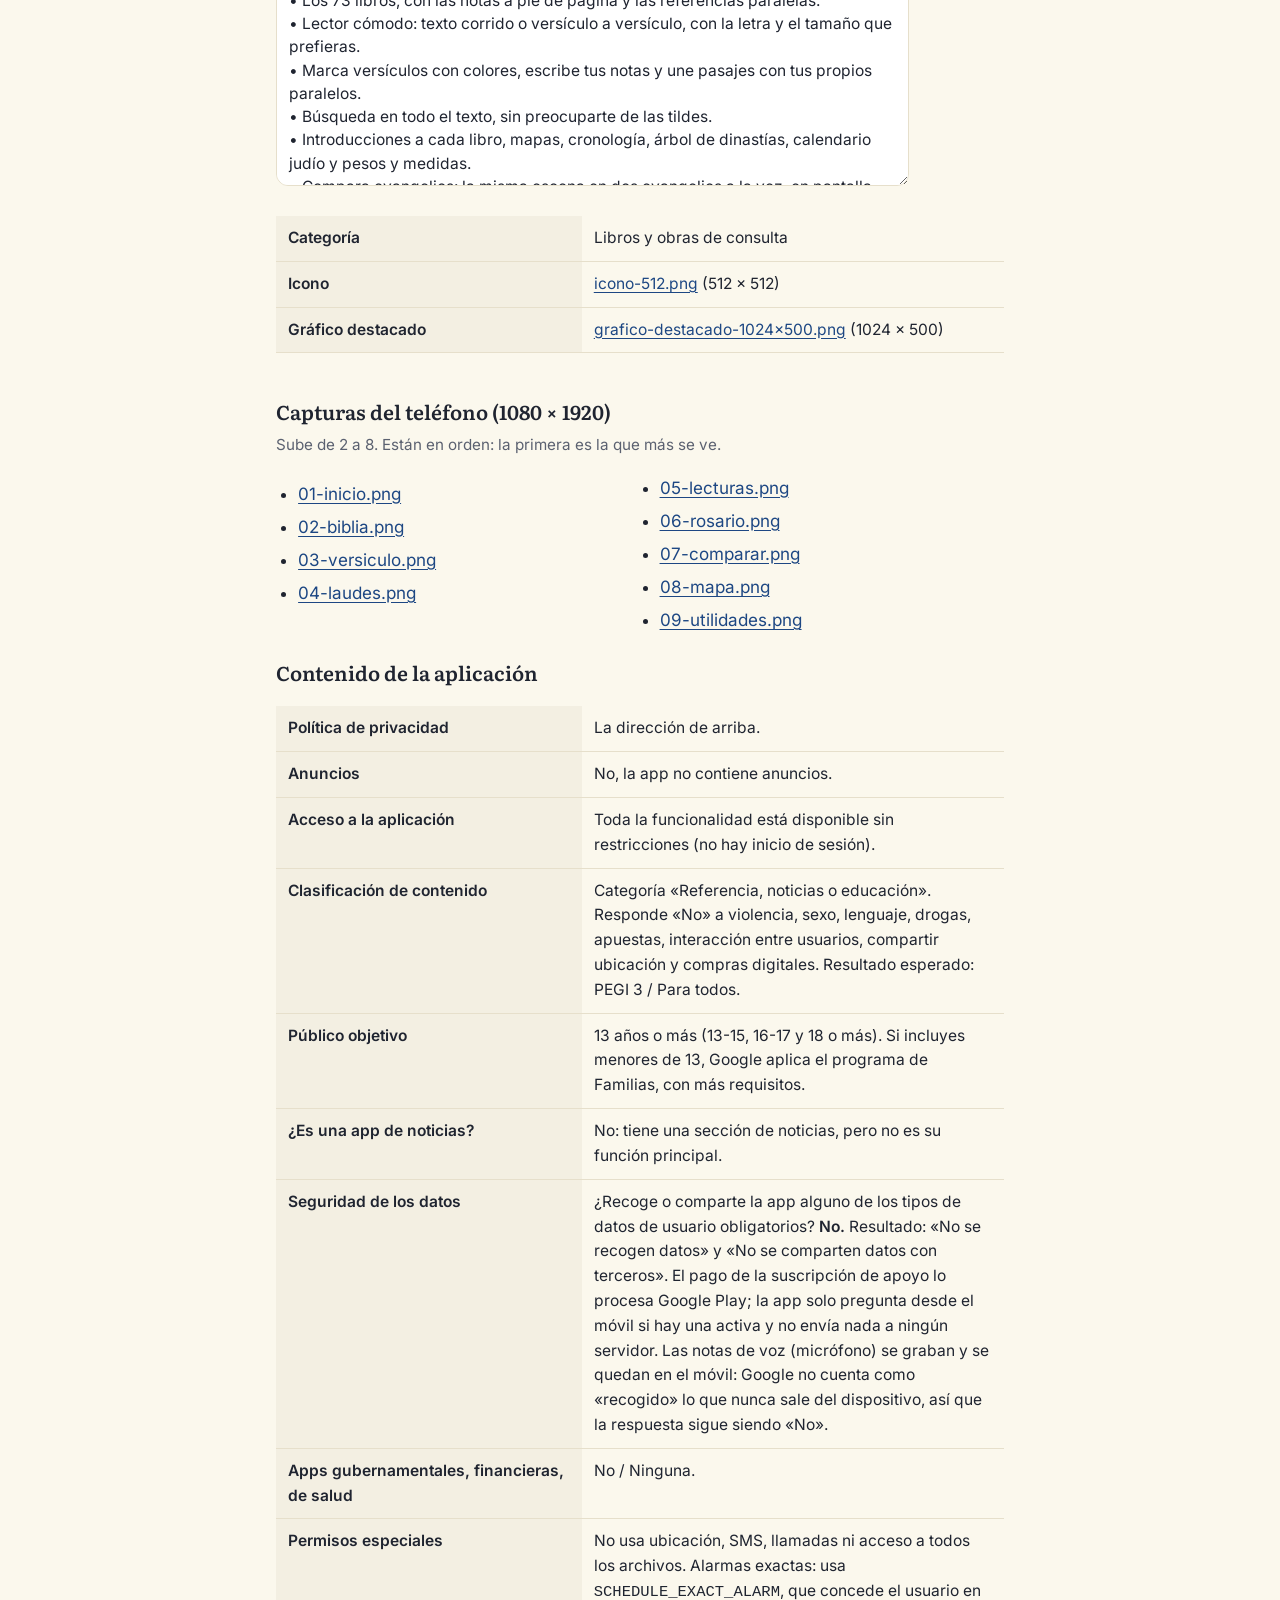
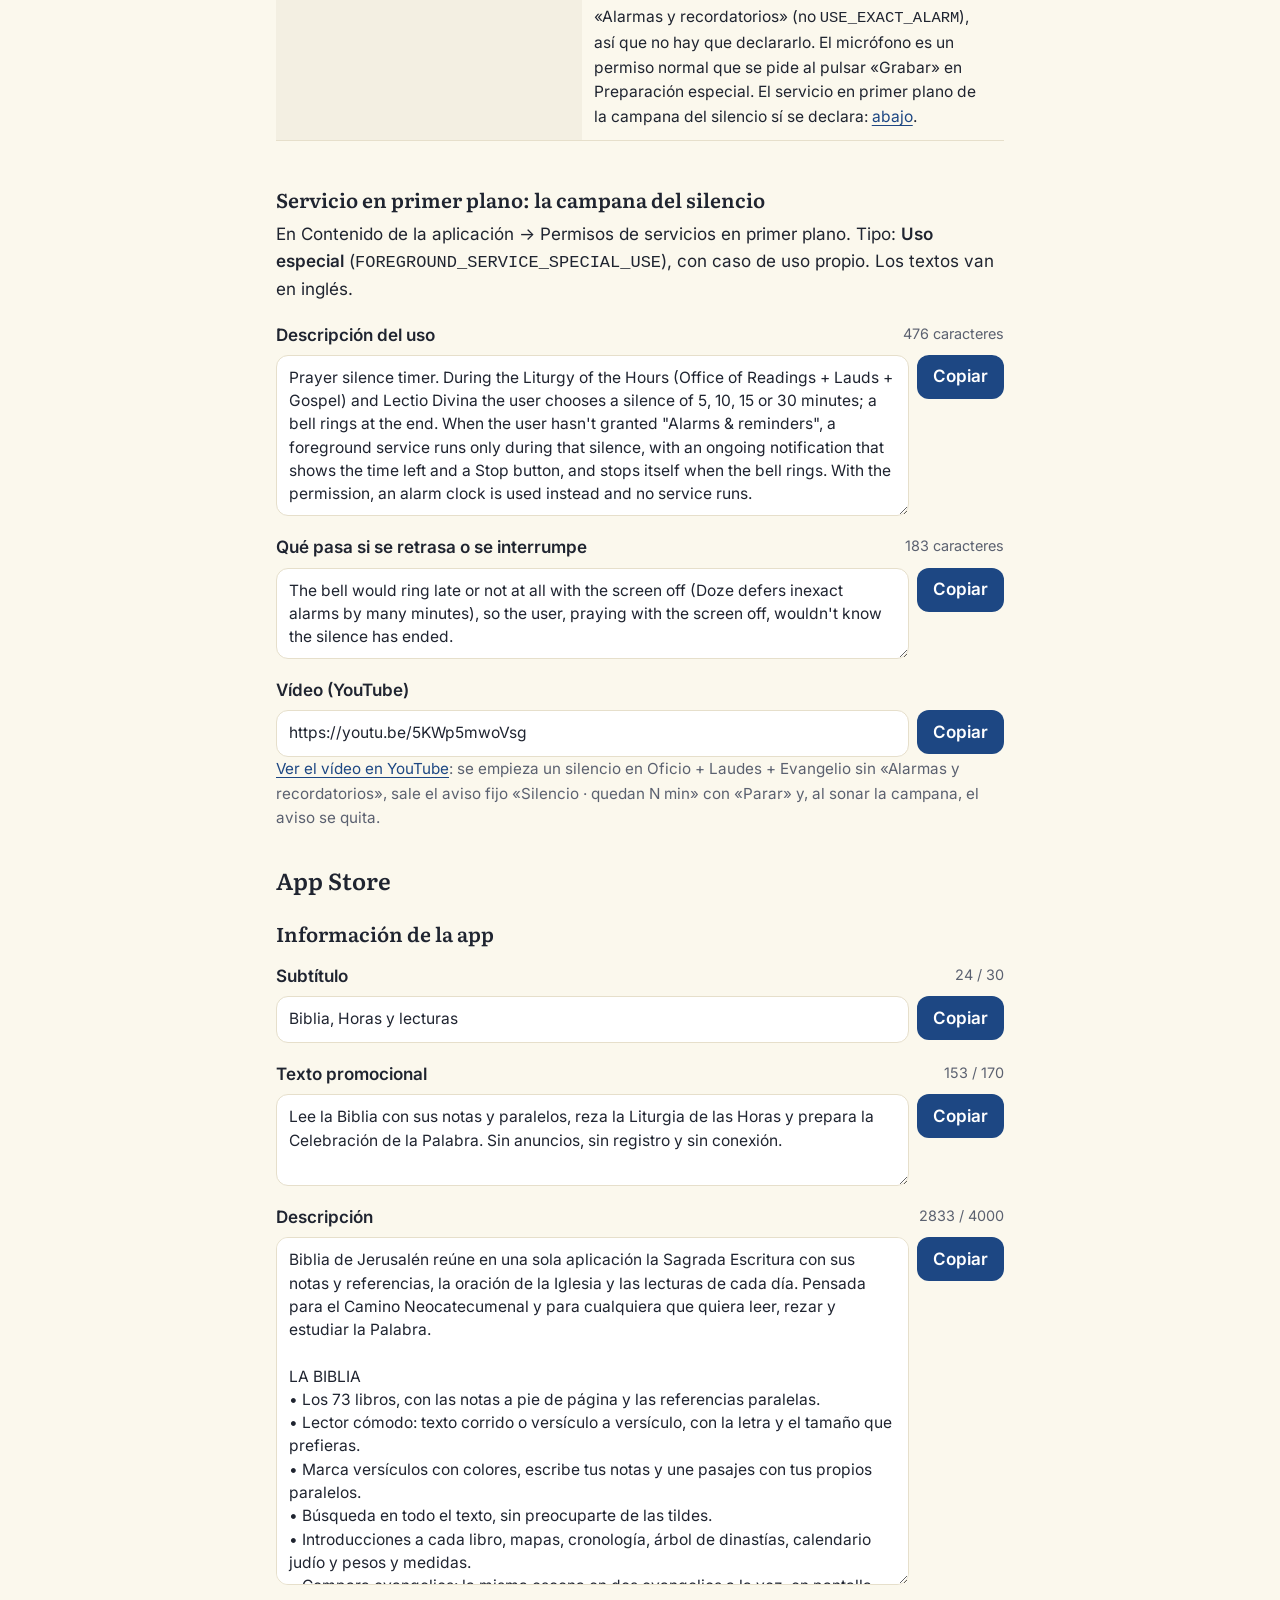
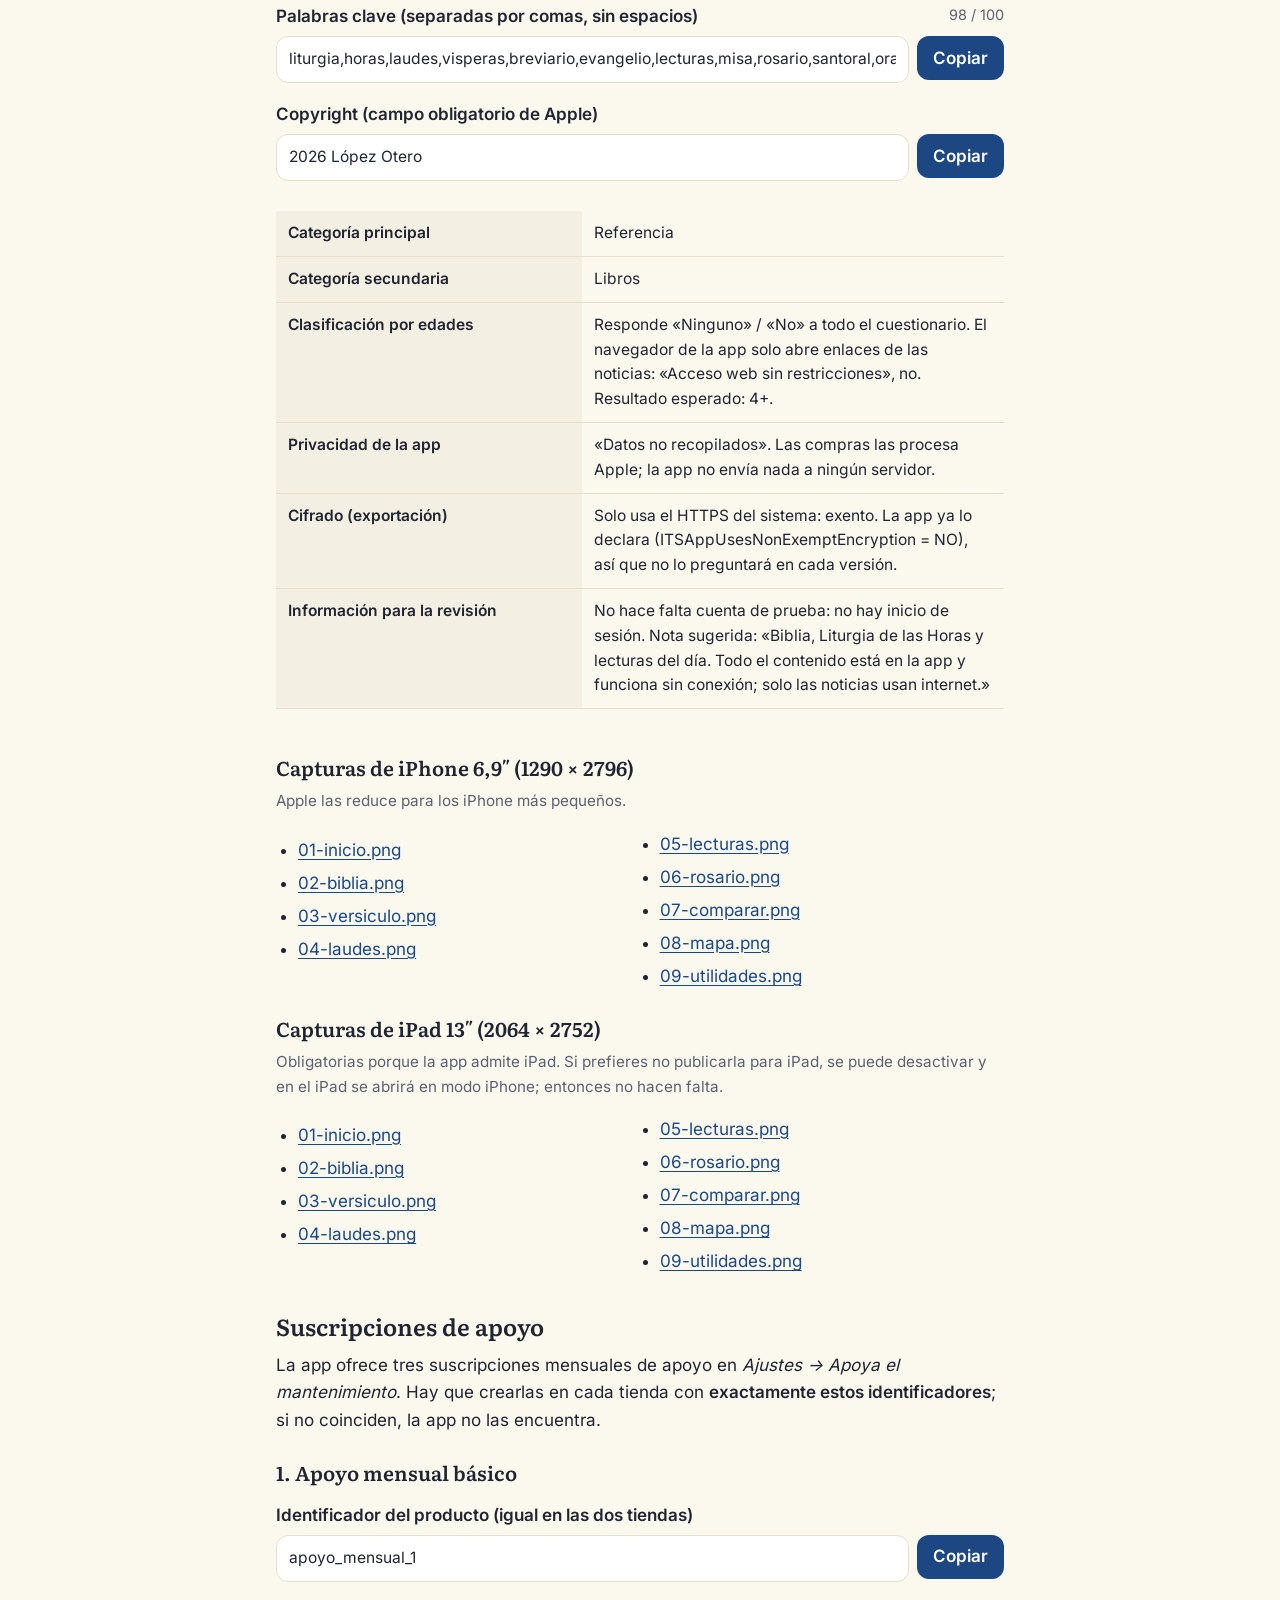
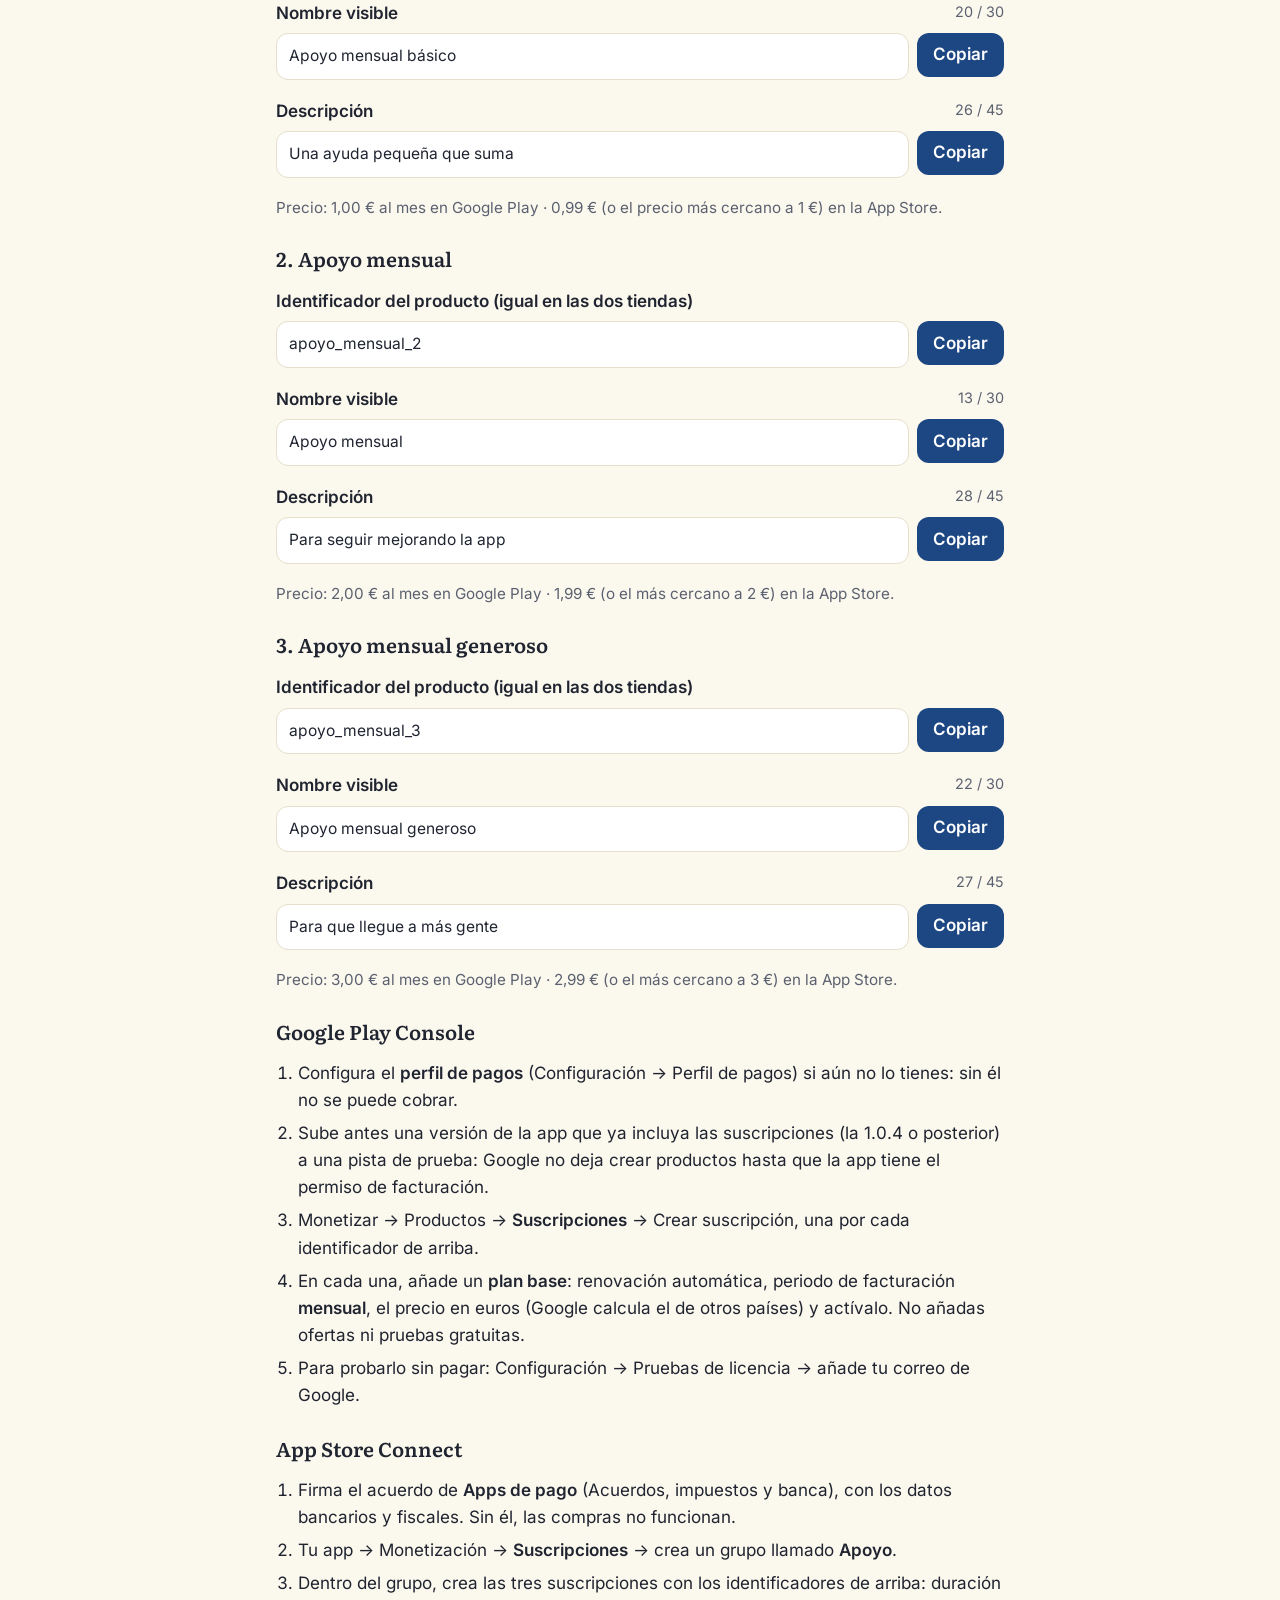
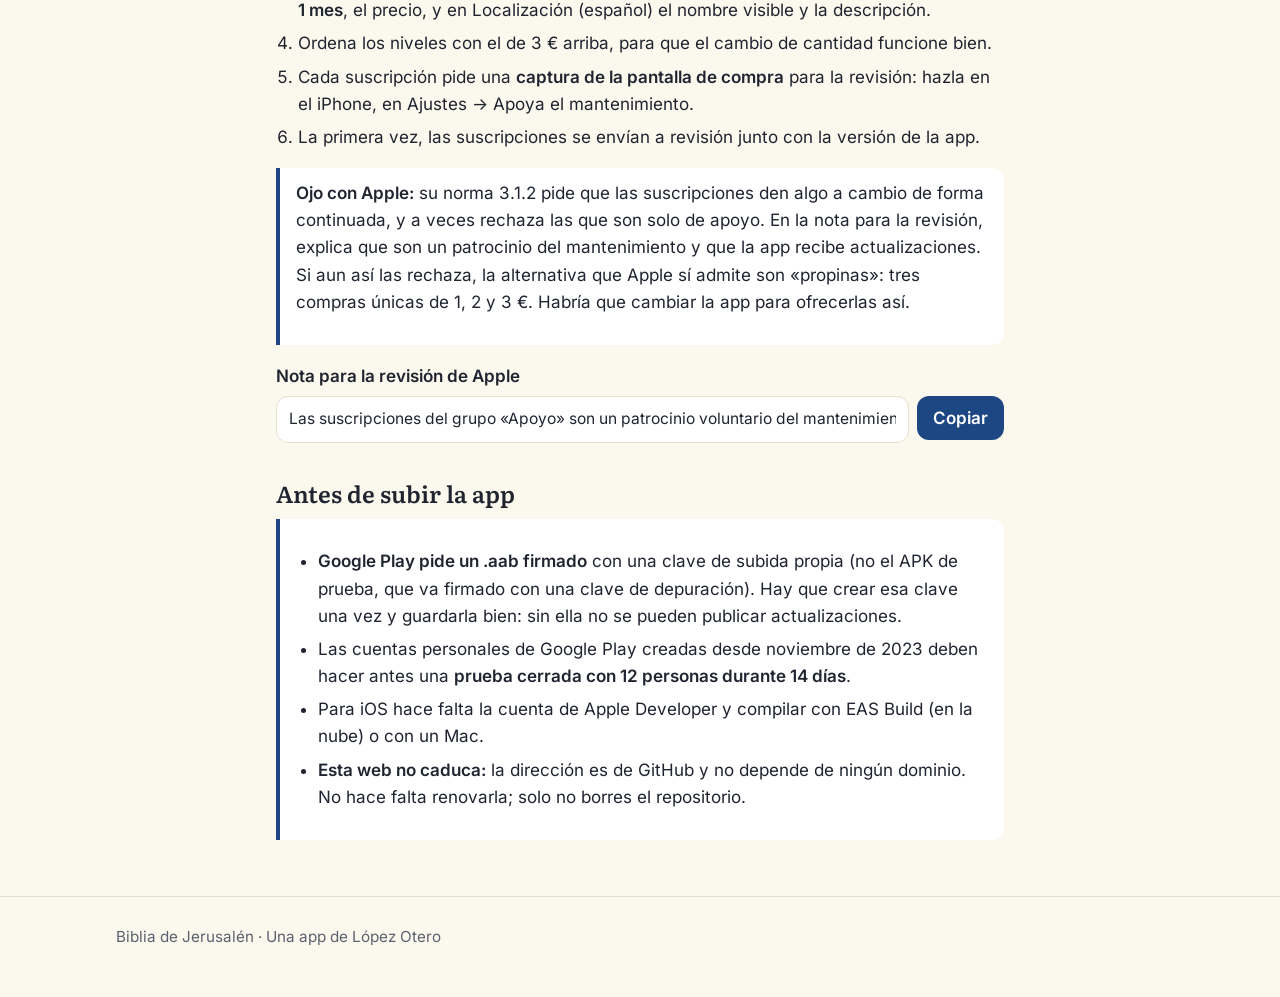
==== commit 9c20afae: "Tienda: la declaración del servicio en primer plano (campana del silencio) con el vídeo de YouTube T" ====
--- a/tienda/index.html
+++ b/tienda/index.html
@@ -136,7 +136,23 @@
         <h3>Capturas del teléfono (1080 × 1920)</h3><p class="nota">Sube de 2 a 8. Están en orden: la primera es la que más se ve.</p><ul class="descargas"><li><a href="google-play/capturas/01-inicio.png" download>01-inicio.png</a></li><li><a href="google-play/capturas/02-biblia.png" download>02-biblia.png</a></li><li><a href="google-play/capturas/03-versiculo.png" download>03-versiculo.png</a></li><li><a href="google-play/capturas/04-laudes.png" download>04-laudes.png</a></li><li><a href="google-play/capturas/05-lecturas.png" download>05-lecturas.png</a></li><li><a href="google-play/capturas/06-rosario.png" download>06-rosario.png</a></li><li><a href="google-play/capturas/07-comparar.png" download>07-comparar.png</a></li><li><a href="google-play/capturas/08-mapa.png" download>08-mapa.png</a></li><li><a href="google-play/capturas/09-utilidades.png" download>09-utilidades.png</a></li></ul>
 
         <h3>Contenido de la aplicación</h3>
-        <div class="envoltura-tabla" tabindex="0" role="region" aria-label="Google Play: contenido de la aplicación"><table class="tabla"><tbody><tr><th scope="row">Política de privacidad</th><td>La dirección de arriba.</td></tr><tr><th scope="row">Anuncios</th><td>No, la app no contiene anuncios.</td></tr><tr><th scope="row">Acceso a la aplicación</th><td>Toda la funcionalidad está disponible sin restricciones (no hay inicio de sesión).</td></tr><tr><th scope="row">Clasificación de contenido</th><td>Categoría «Referencia, noticias o educación». Responde «No» a violencia, sexo, lenguaje, drogas, apuestas, interacción entre usuarios, compartir ubicación y compras digitales. Resultado esperado: PEGI 3 / Para todos.</td></tr><tr><th scope="row">Público objetivo</th><td>13 años o más (13-15, 16-17 y 18 o más). Si incluyes menores de 13, Google aplica el programa de Familias, con más requisitos.</td></tr><tr><th scope="row">¿Es una app de noticias?</th><td>No: tiene una sección de noticias, pero no es su función principal.</td></tr><tr><th scope="row">Seguridad de los datos</th><td>¿Recoge o comparte la app alguno de los tipos de datos de usuario obligatorios? <strong>No.</strong> Resultado: «No se recogen datos» y «No se comparten datos con terceros». El pago de la suscripción de apoyo lo procesa Google Play; la app solo pregunta desde el móvil si hay una activa y no envía nada a ningún servidor. Las notas de voz (micrófono) se graban y se quedan en el móvil: Google no cuenta como «recogido» lo que nunca sale del dispositivo, así que la respuesta sigue siendo «No».</td></tr><tr><th scope="row">Apps gubernamentales, financieras, de salud</th><td>No / Ninguna.</td></tr><tr><th scope="row">Permisos especiales</th><td>Ninguno que declarar (no usa ubicación, SMS, llamadas, alarmas exactas ni acceso a todos los archivos). El micrófono es un permiso normal que se pide al pulsar «Grabar» en Preparación especial; no necesita declaración aparte.</td></tr></tbody></table></div>
+        <div class="envoltura-tabla" tabindex="0" role="region" aria-label="Google Play: contenido de la aplicación"><table class="tabla"><tbody><tr><th scope="row">Política de privacidad</th><td>La dirección de arriba.</td></tr><tr><th scope="row">Anuncios</th><td>No, la app no contiene anuncios.</td></tr><tr><th scope="row">Acceso a la aplicación</th><td>Toda la funcionalidad está disponible sin restricciones (no hay inicio de sesión).</td></tr><tr><th scope="row">Clasificación de contenido</th><td>Categoría «Referencia, noticias o educación». Responde «No» a violencia, sexo, lenguaje, drogas, apuestas, interacción entre usuarios, compartir ubicación y compras digitales. Resultado esperado: PEGI 3 / Para todos.</td></tr><tr><th scope="row">Público objetivo</th><td>13 años o más (13-15, 16-17 y 18 o más). Si incluyes menores de 13, Google aplica el programa de Familias, con más requisitos.</td></tr><tr><th scope="row">¿Es una app de noticias?</th><td>No: tiene una sección de noticias, pero no es su función principal.</td></tr><tr><th scope="row">Seguridad de los datos</th><td>¿Recoge o comparte la app alguno de los tipos de datos de usuario obligatorios? <strong>No.</strong> Resultado: «No se recogen datos» y «No se comparten datos con terceros». El pago de la suscripción de apoyo lo procesa Google Play; la app solo pregunta desde el móvil si hay una activa y no envía nada a ningún servidor. Las notas de voz (micrófono) se graban y se quedan en el móvil: Google no cuenta como «recogido» lo que nunca sale del dispositivo, así que la respuesta sigue siendo «No».</td></tr><tr><th scope="row">Apps gubernamentales, financieras, de salud</th><td>No / Ninguna.</td></tr><tr><th scope="row">Permisos especiales</th><td>No usa ubicación, SMS, llamadas ni acceso a todos los archivos. Alarmas exactas: usa <code>SCHEDULE_EXACT_ALARM</code>, que concede el usuario en «Alarmas y recordatorios» (no <code>USE_EXACT_ALARM</code>), así que no hay que declararlo. El micrófono es un permiso normal que se pide al pulsar «Grabar» en Preparación especial. El servicio en primer plano de la campana del silencio sí se declara: <a href="#primer-plano">abajo</a>.</td></tr></tbody></table></div>
+
+        <h3 id="primer-plano">Servicio en primer plano: la campana del silencio</h3>
+        <p>En Contenido de la aplicación → Permisos de servicios en primer plano. Tipo: <strong>Uso especial</strong> (<code>FOREGROUND_SERVICE_SPECIAL_USE</code>), con caso de uso propio. Los textos van en inglés.</p>
+        <div class="campo">
+  <label for="gp-fgs-desc">Descripción del uso</label><span class="cuenta">476 caracteres</span>
+  <div class="fila-copiar"><textarea id="gp-fgs-desc" readonly rows="6">Prayer silence timer. During the Liturgy of the Hours (Office of Readings + Lauds + Gospel) and Lectio Divina the user chooses a silence of 5, 10, 15 or 30 minutes; a bell rings at the end. When the user hasn't granted "Alarms &amp; reminders", a foreground service runs only during that silence, with an ongoing notification that shows the time left and a Stop button, and stops itself when the bell rings. With the permission, an alarm clock is used instead and no service runs.</textarea><button type="button" class="copiar" data-para="gp-fgs-desc">Copiar</button></div>
+</div>
+        <div class="campo">
+  <label for="gp-fgs-impacto">Qué pasa si se retrasa o se interrumpe</label><span class="cuenta">183 caracteres</span>
+  <div class="fila-copiar"><textarea id="gp-fgs-impacto" readonly rows="3">The bell would ring late or not at all with the screen off (Doze defers inexact alarms by many minutes), so the user, praying with the screen off, wouldn't know the silence has ended.</textarea><button type="button" class="copiar" data-para="gp-fgs-impacto">Copiar</button></div>
+</div>
+        <div class="campo">
+  <label for="gp-fgs-video">Vídeo (YouTube)</label>
+  <div class="fila-copiar"><input id="gp-fgs-video" type="text" readonly value="https://youtu.be/5KWp5mwoVsg"><button type="button" class="copiar" data-para="gp-fgs-video">Copiar</button></div>
+  <p class="nota"><a href="https://youtu.be/5KWp5mwoVsg">Ver el vídeo en YouTube</a>: se empieza un silencio en Oficio + Laudes + Evangelio sin «Alarmas y recordatorios», sale el aviso fijo «Silencio · quedan N min» con «Parar» y, al sonar la campana, el aviso se quita.</p>
+</div>
 
         <h2 id="apple">App Store</h2>
         <h3>Información de la app</h3>
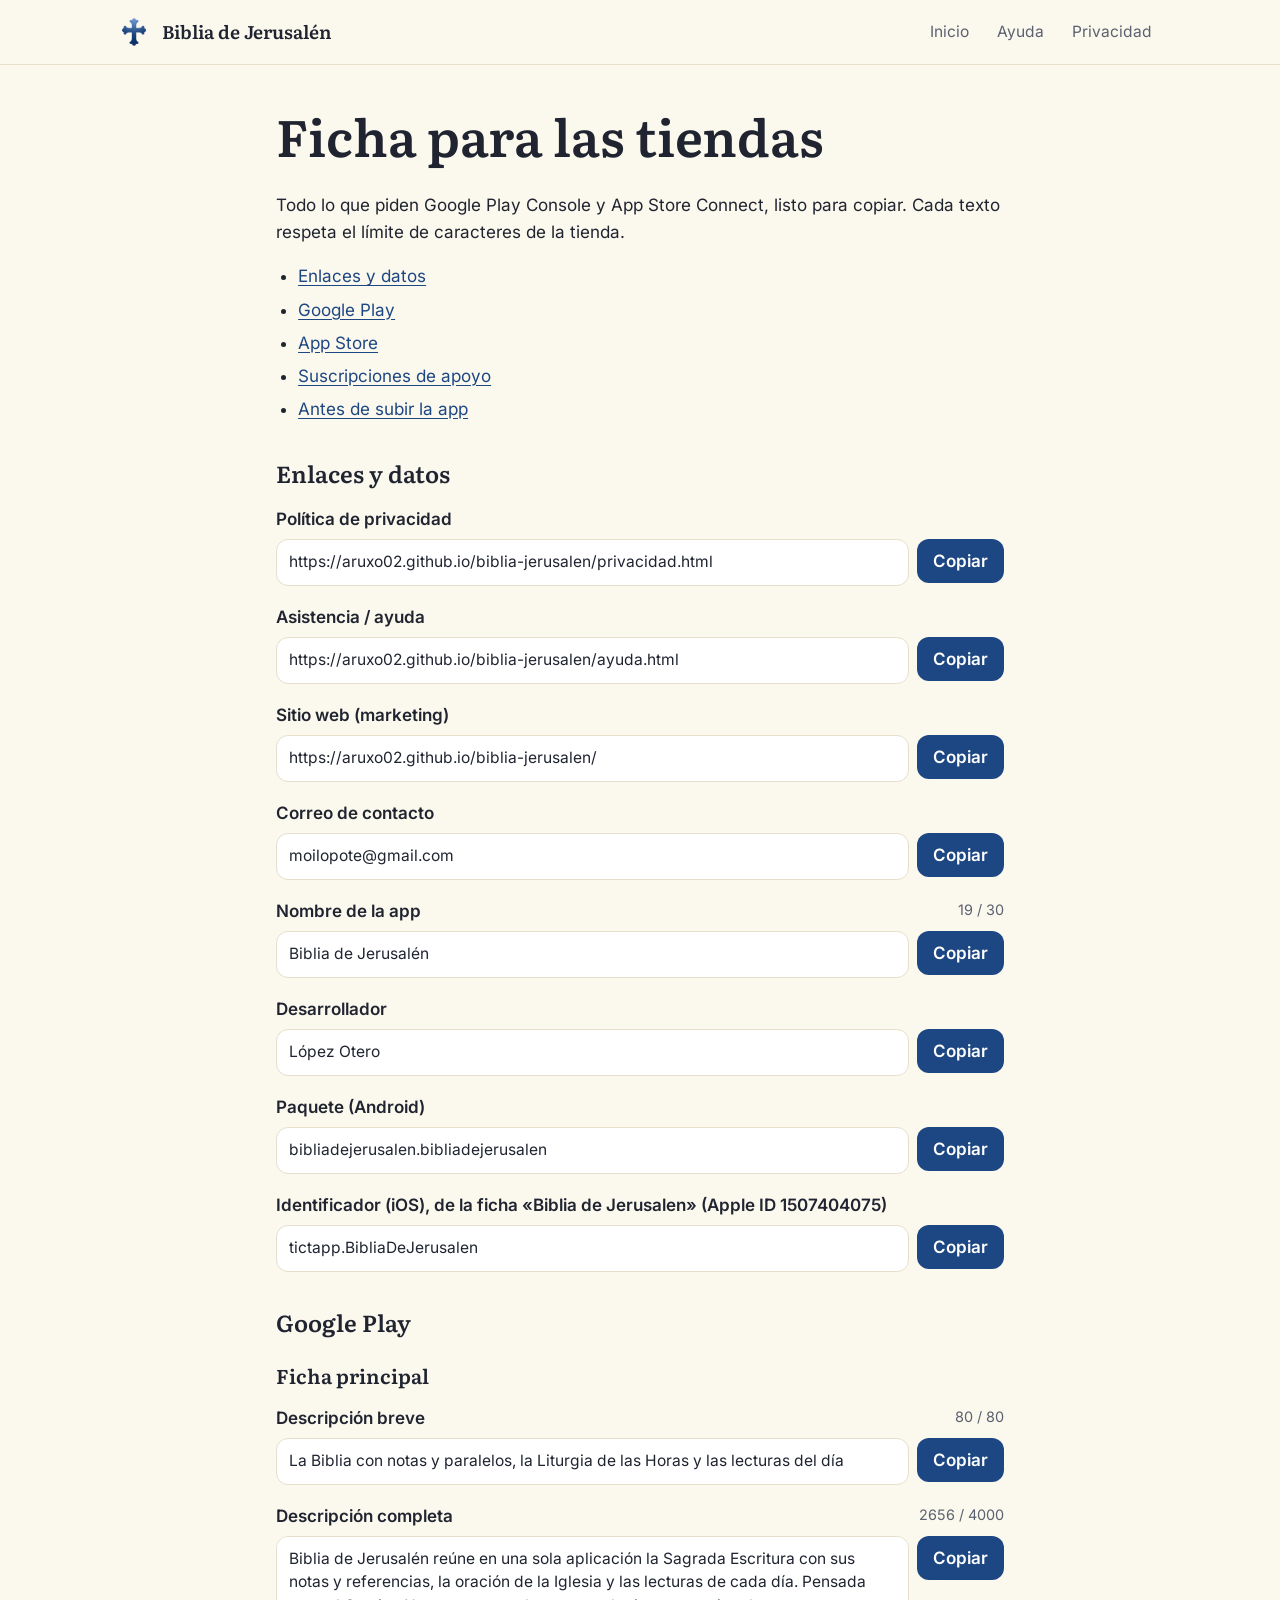
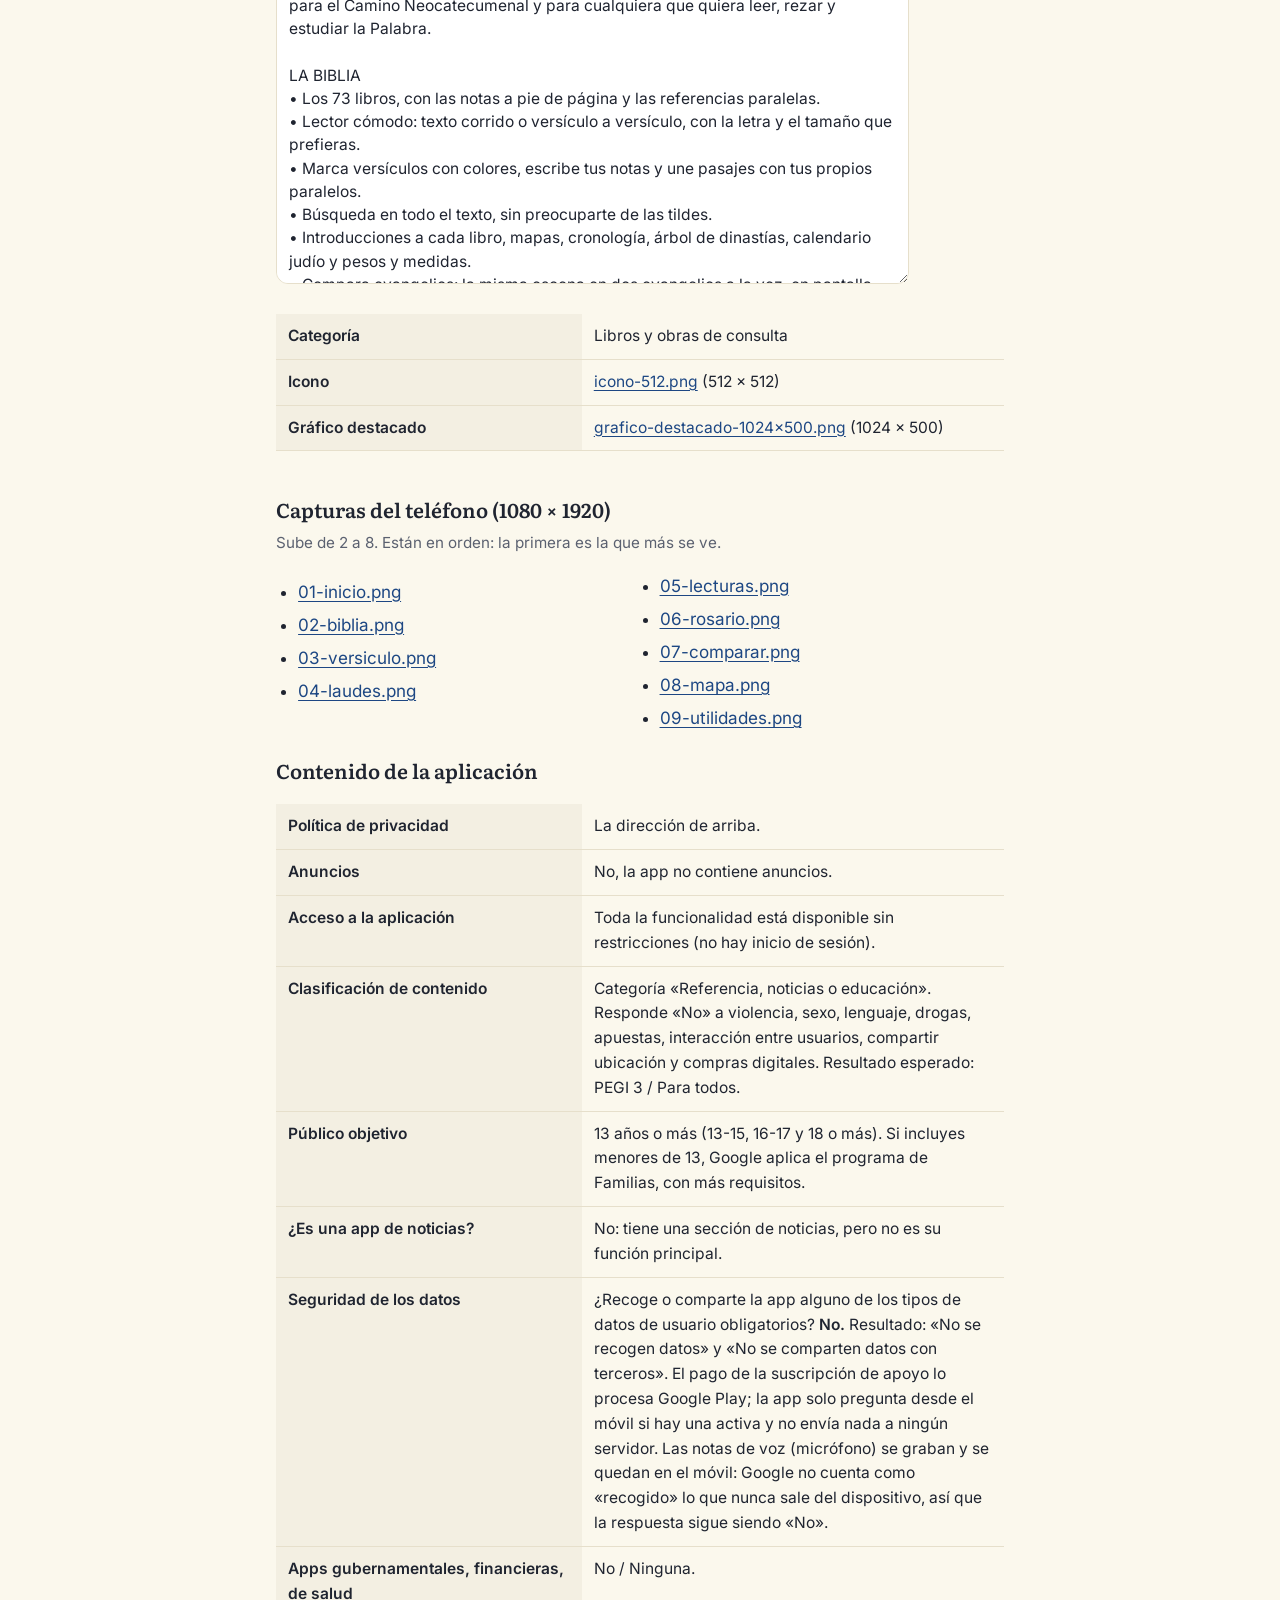
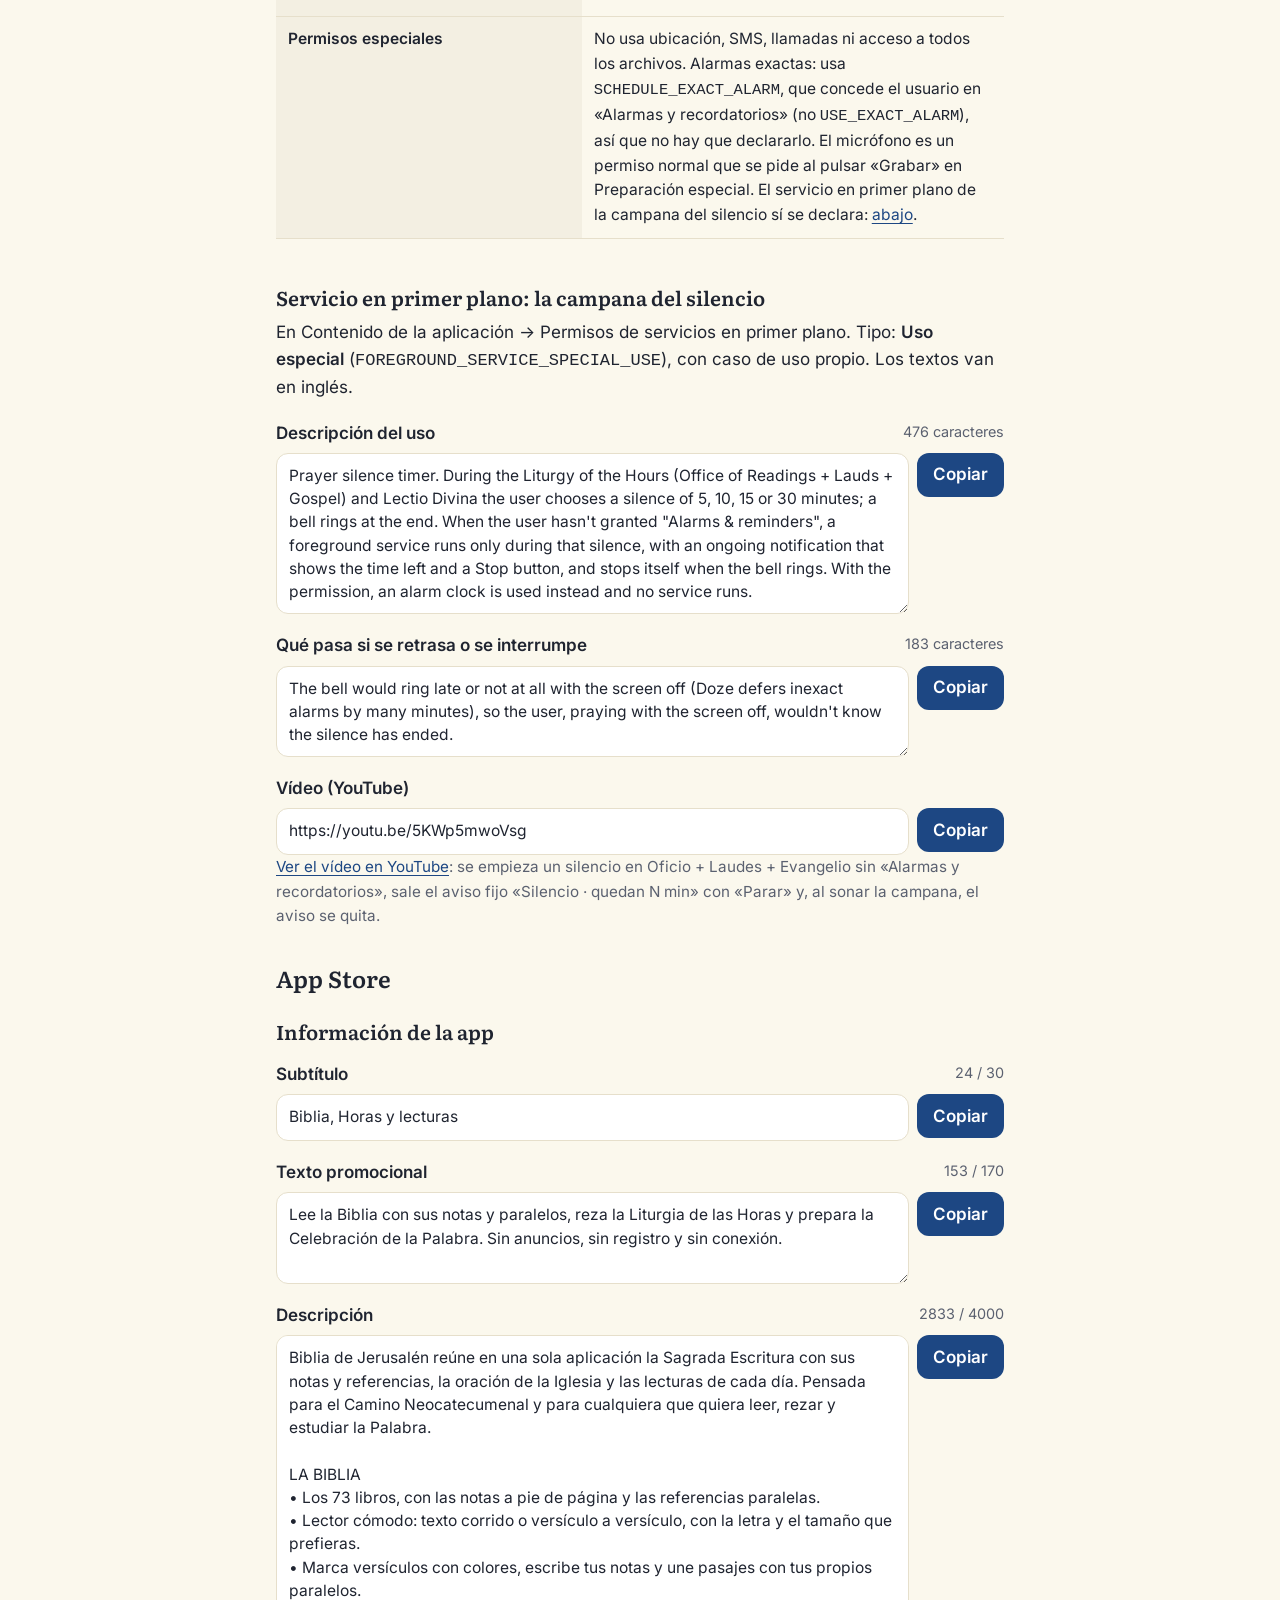
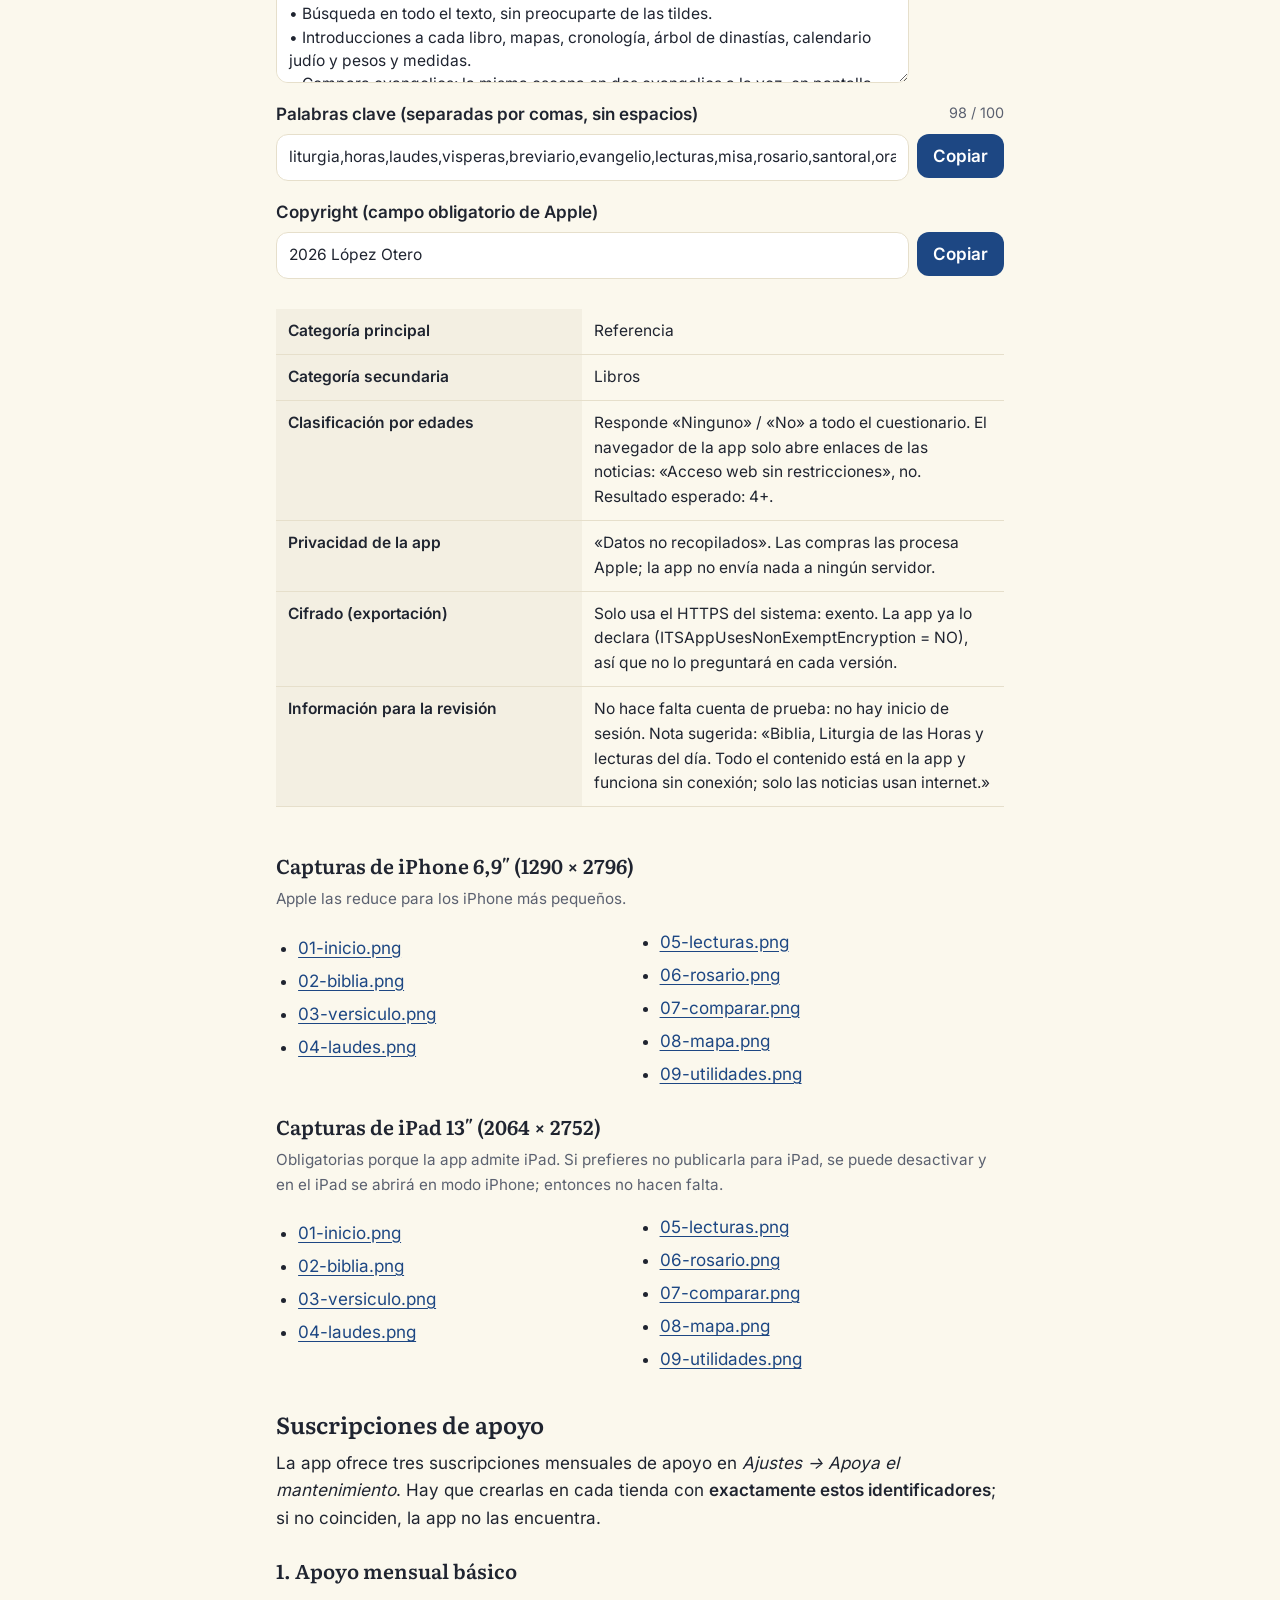
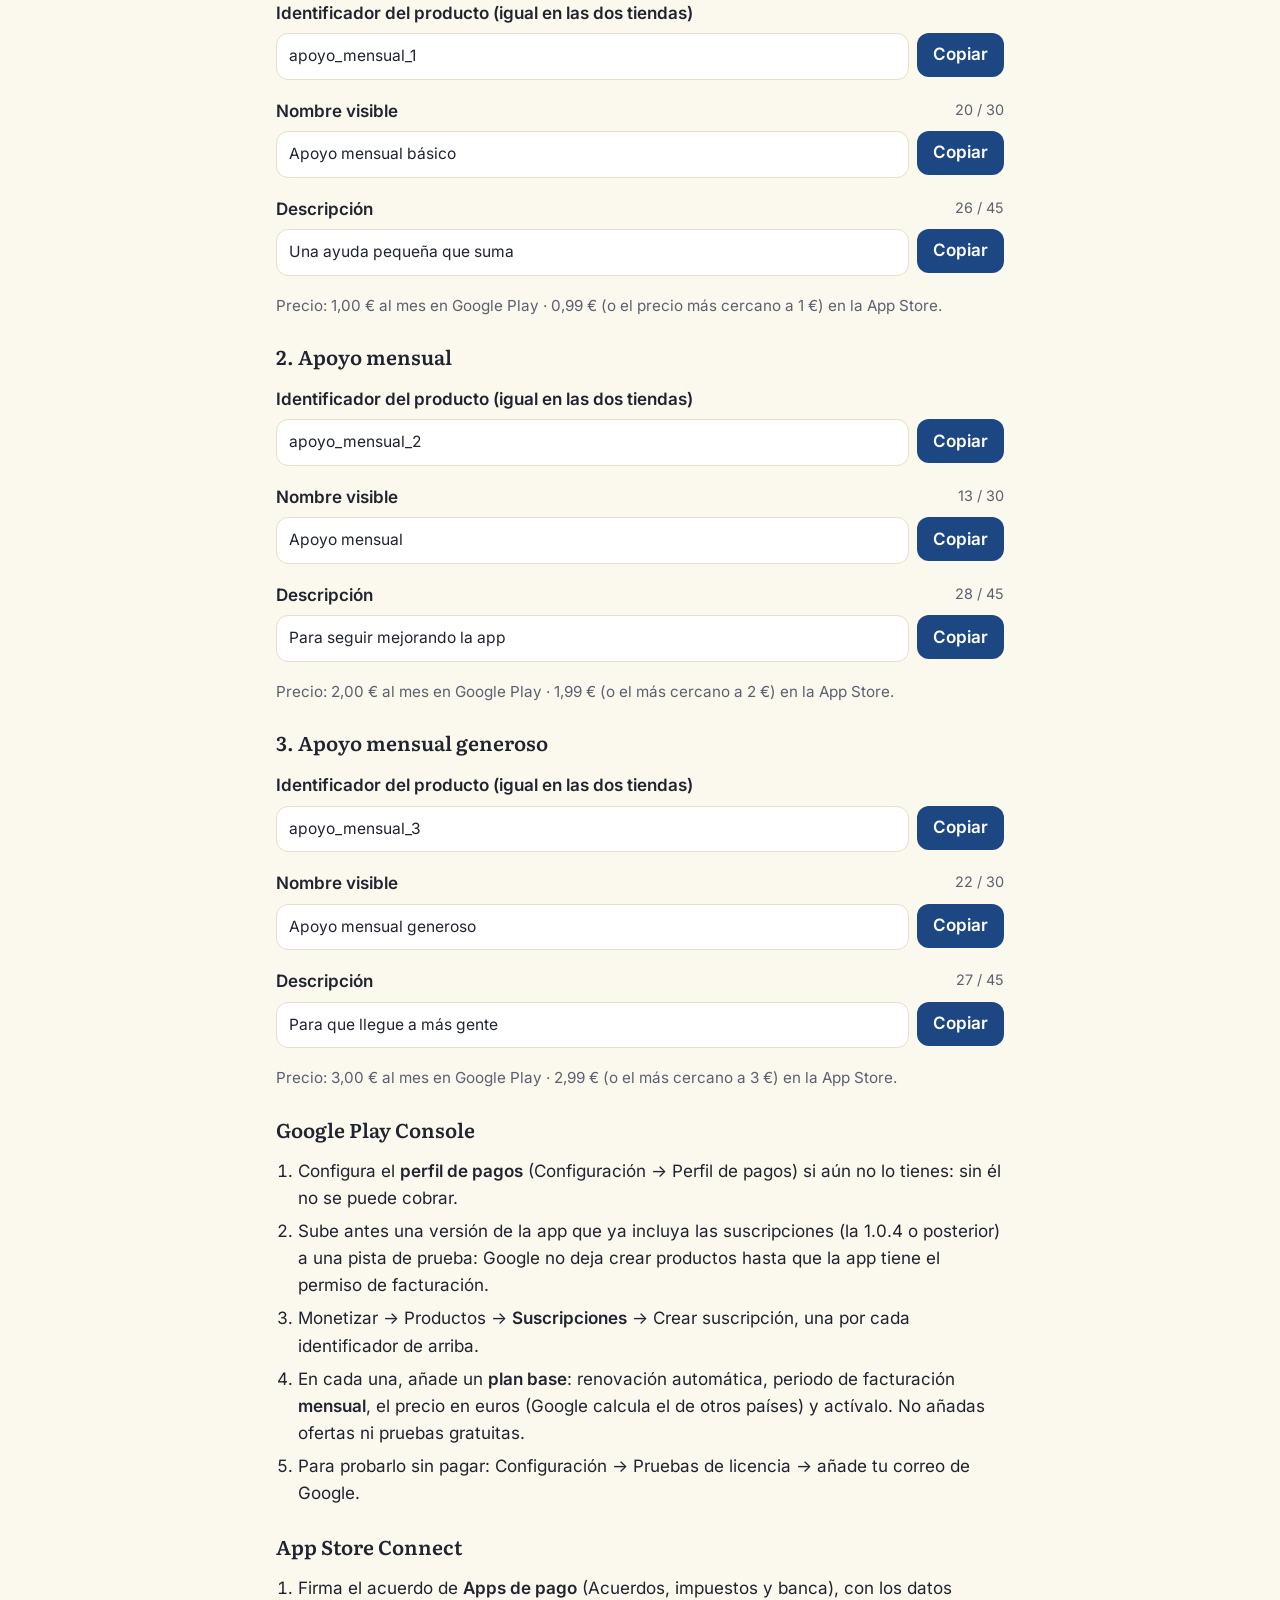
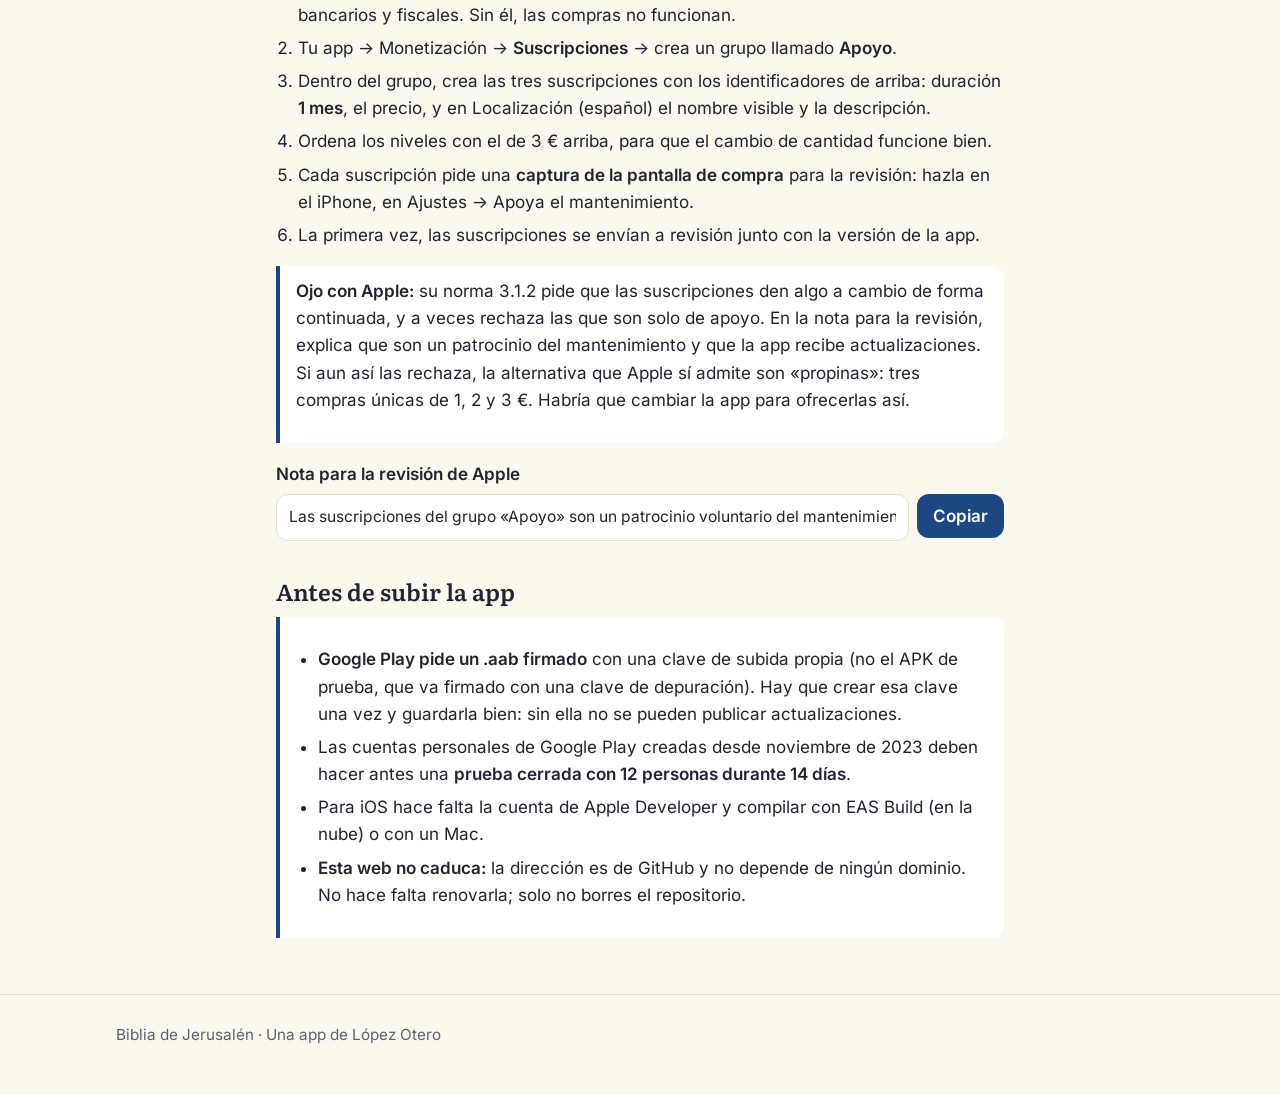
==== commit e7c64c19: "Identificador de iOS de la ficha que ya hay: tictapp.BibliaDeJerusalen (Apple ID 1507404075) En la p" ====
--- a/tienda/index.html
+++ b/tienda/index.html
@@ -74,8 +74,12 @@
   <div class="fila-copiar"><input id="desarrollador" type="text" readonly value="López Otero"><button type="button" class="copiar" data-para="desarrollador">Copiar</button></div>
 </div>
         <div class="campo">
-  <label for="paquete">Paquete (Android) e identificador (iOS)</label>
-  <div class="fila-copiar"><input id="paquete" type="text" readonly value="com.lopezotero.bibliajerusalen"><button type="button" class="copiar" data-para="paquete">Copiar</button></div>
+  <label for="paquete">Paquete (Android)</label>
+  <div class="fila-copiar"><input id="paquete" type="text" readonly value="bibliadejerusalen.bibliadejerusalen"><button type="button" class="copiar" data-para="paquete">Copiar</button></div>
+</div>
+        <div class="campo">
+  <label for="bundle-ios">Identificador (iOS), de la ficha «Biblia de Jerusalen» (Apple ID 1507404075)</label>
+  <div class="fila-copiar"><input id="bundle-ios" type="text" readonly value="tictapp.BibliaDeJerusalen"><button type="button" class="copiar" data-para="bundle-ios">Copiar</button></div>
 </div>
 
         <h2 id="google">Google Play</h2>
